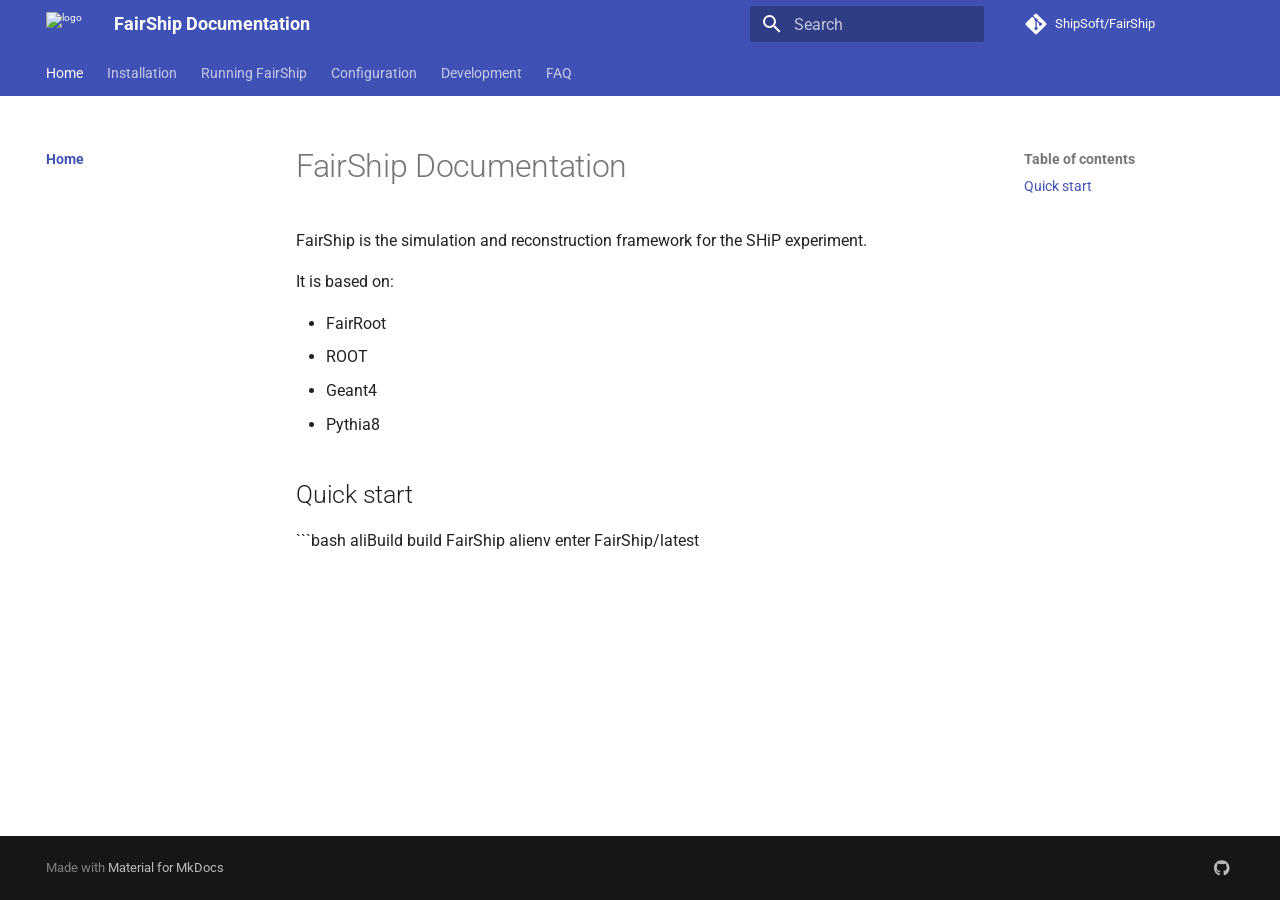
==== index.html @ b45bd94e "Deployed dbec555 with MkDocs version: 1.5.3" ====
<!doctype html>
<html lang="en" class="no-js">
  <head>
    
      <meta charset="utf-8">
      <meta name="viewport" content="width=device-width,initial-scale=1">
      
        <meta name="description" content="Official documentation for the FairShip simulation framework">
      
      
        <meta name="author" content="SHiP Collaboration">
      
      
      
      
        <link rel="next" href="installation/">
      
      
      <link rel="icon" href="https://ship.web.cern.ch/sites/default/files/favicon.ico">
      <meta name="generator" content="mkdocs-1.5.3, mkdocs-material-9.4.0">
    
    
      
        <title>FairShip Documentation</title>
      
    
    
      <link rel="stylesheet" href="assets/stylesheets/main.9f615399.min.css">
      
      


    
    
      
    
    
      
        
        
        <link rel="preconnect" href="https://fonts.gstatic.com" crossorigin>
        <link rel="stylesheet" href="https://fonts.googleapis.com/css?family=Roboto:300,300i,400,400i,700,700i%7CRoboto+Mono:400,400i,700,700i&display=fallback">
        <style>:root{--md-text-font:"Roboto";--md-code-font:"Roboto Mono"}</style>
      
    
    
    <script>__md_scope=new URL(".",location),__md_hash=e=>[...e].reduce((e,_)=>(e<<5)-e+_.charCodeAt(0),0),__md_get=(e,_=localStorage,t=__md_scope)=>JSON.parse(_.getItem(t.pathname+"."+e)),__md_set=(e,_,t=localStorage,a=__md_scope)=>{try{t.setItem(a.pathname+"."+e,JSON.stringify(_))}catch(e){}}</script>
    
      

    
    
    
  </head>
  
  
    <body dir="ltr">
  
    
    
      <script>var palette=__md_get("__palette");if(palette&&"object"==typeof palette.color)for(var key of Object.keys(palette.color))document.body.setAttribute("data-md-color-"+key,palette.color[key])</script>
    
    <input class="md-toggle" data-md-toggle="drawer" type="checkbox" id="__drawer" autocomplete="off">
    <input class="md-toggle" data-md-toggle="search" type="checkbox" id="__search" autocomplete="off">
    <label class="md-overlay" for="__drawer"></label>
    <div data-md-component="skip">
      
        
        <a href="#fairship-documentation" class="md-skip">
          Skip to content
        </a>
      
    </div>
    <div data-md-component="announce">
      
    </div>
    
    
      

<header class="md-header" data-md-component="header">
  <nav class="md-header__inner md-grid" aria-label="Header">
    <a href="." title="FairShip Documentation" class="md-header__button md-logo" aria-label="FairShip Documentation" data-md-component="logo">
      
  <img src="https://ship.web.cern.ch/sites/default/files/SHIP_logo.png" alt="logo">

    </a>
    <label class="md-header__button md-icon" for="__drawer">
      
      <svg xmlns="http://www.w3.org/2000/svg" viewBox="0 0 24 24"><path d="M3 6h18v2H3V6m0 5h18v2H3v-2m0 5h18v2H3v-2Z"/></svg>
    </label>
    <div class="md-header__title" data-md-component="header-title">
      <div class="md-header__ellipsis">
        <div class="md-header__topic">
          <span class="md-ellipsis">
            FairShip Documentation
          </span>
        </div>
        <div class="md-header__topic" data-md-component="header-topic">
          <span class="md-ellipsis">
            
              Home
            
          </span>
        </div>
      </div>
    </div>
    
    
    
      <label class="md-header__button md-icon" for="__search">
        
        <svg xmlns="http://www.w3.org/2000/svg" viewBox="0 0 24 24"><path d="M9.5 3A6.5 6.5 0 0 1 16 9.5c0 1.61-.59 3.09-1.56 4.23l.27.27h.79l5 5-1.5 1.5-5-5v-.79l-.27-.27A6.516 6.516 0 0 1 9.5 16 6.5 6.5 0 0 1 3 9.5 6.5 6.5 0 0 1 9.5 3m0 2C7 5 5 7 5 9.5S7 14 9.5 14 14 12 14 9.5 12 5 9.5 5Z"/></svg>
      </label>
      <div class="md-search" data-md-component="search" role="dialog">
  <label class="md-search__overlay" for="__search"></label>
  <div class="md-search__inner" role="search">
    <form class="md-search__form" name="search">
      <input type="text" class="md-search__input" name="query" aria-label="Search" placeholder="Search" autocapitalize="off" autocorrect="off" autocomplete="off" spellcheck="false" data-md-component="search-query" required>
      <label class="md-search__icon md-icon" for="__search">
        
        <svg xmlns="http://www.w3.org/2000/svg" viewBox="0 0 24 24"><path d="M9.5 3A6.5 6.5 0 0 1 16 9.5c0 1.61-.59 3.09-1.56 4.23l.27.27h.79l5 5-1.5 1.5-5-5v-.79l-.27-.27A6.516 6.516 0 0 1 9.5 16 6.5 6.5 0 0 1 3 9.5 6.5 6.5 0 0 1 9.5 3m0 2C7 5 5 7 5 9.5S7 14 9.5 14 14 12 14 9.5 12 5 9.5 5Z"/></svg>
        
        <svg xmlns="http://www.w3.org/2000/svg" viewBox="0 0 24 24"><path d="M20 11v2H8l5.5 5.5-1.42 1.42L4.16 12l7.92-7.92L13.5 5.5 8 11h12Z"/></svg>
      </label>
      <nav class="md-search__options" aria-label="Search">
        
        <button type="reset" class="md-search__icon md-icon" title="Clear" aria-label="Clear" tabindex="-1">
          
          <svg xmlns="http://www.w3.org/2000/svg" viewBox="0 0 24 24"><path d="M19 6.41 17.59 5 12 10.59 6.41 5 5 6.41 10.59 12 5 17.59 6.41 19 12 13.41 17.59 19 19 17.59 13.41 12 19 6.41Z"/></svg>
        </button>
      </nav>
      
    </form>
    <div class="md-search__output">
      <div class="md-search__scrollwrap" data-md-scrollfix>
        <div class="md-search-result" data-md-component="search-result">
          <div class="md-search-result__meta">
            Initializing search
          </div>
          <ol class="md-search-result__list" role="presentation"></ol>
        </div>
      </div>
    </div>
  </div>
</div>
    
    
      <div class="md-header__source">
        <a href="https://github.com/ShipSoft/FairShip" title="Go to repository" class="md-source" data-md-component="source">
  <div class="md-source__icon md-icon">
    
    <svg xmlns="http://www.w3.org/2000/svg" viewBox="0 0 448 512"><!--! Font Awesome Free 6.4.2 by @fontawesome - https://fontawesome.com License - https://fontawesome.com/license/free (Icons: CC BY 4.0, Fonts: SIL OFL 1.1, Code: MIT License) Copyright 2023 Fonticons, Inc.--><path d="M439.55 236.05 244 40.45a28.87 28.87 0 0 0-40.81 0l-40.66 40.63 51.52 51.52c27.06-9.14 52.68 16.77 43.39 43.68l49.66 49.66c34.23-11.8 61.18 31 35.47 56.69-26.49 26.49-70.21-2.87-56-37.34L240.22 199v121.85c25.3 12.54 22.26 41.85 9.08 55a34.34 34.34 0 0 1-48.55 0c-17.57-17.6-11.07-46.91 11.25-56v-123c-20.8-8.51-24.6-30.74-18.64-45L142.57 101 8.45 235.14a28.86 28.86 0 0 0 0 40.81l195.61 195.6a28.86 28.86 0 0 0 40.8 0l194.69-194.69a28.86 28.86 0 0 0 0-40.81z"/></svg>
  </div>
  <div class="md-source__repository">
    ShipSoft/FairShip
  </div>
</a>
      </div>
    
  </nav>
  
</header>
    
    <div class="md-container" data-md-component="container">
      
      
        
          
            
<nav class="md-tabs" aria-label="Tabs" data-md-component="tabs">
  <div class="md-grid">
    <ul class="md-tabs__list">
      
        
  
  
    
  
  
    <li class="md-tabs__item md-tabs__item--active">
      <a href="." class="md-tabs__link">
        
  
    
  
  Home

      </a>
    </li>
  

      
        
  
  
  
    <li class="md-tabs__item">
      <a href="installation/" class="md-tabs__link">
        
  
    
  
  Installation

      </a>
    </li>
  

      
        
  
  
  
    <li class="md-tabs__item">
      <a href="running/" class="md-tabs__link">
        
  
    
  
  Running FairShip

      </a>
    </li>
  

      
        
  
  
  
    <li class="md-tabs__item">
      <a href="configuration/" class="md-tabs__link">
        
  
    
  
  Configuration

      </a>
    </li>
  

      
        
  
  
  
    <li class="md-tabs__item">
      <a href="development/" class="md-tabs__link">
        
  
    
  
  Development

      </a>
    </li>
  

      
        
  
  
  
    <li class="md-tabs__item">
      <a href="faq/" class="md-tabs__link">
        
  
    
  
  FAQ

      </a>
    </li>
  

      
    </ul>
  </div>
</nav>
          
        
      
      <main class="md-main" data-md-component="main">
        <div class="md-main__inner md-grid">
          
            
              
              <div class="md-sidebar md-sidebar--primary" data-md-component="sidebar" data-md-type="navigation" >
                <div class="md-sidebar__scrollwrap">
                  <div class="md-sidebar__inner">
                    


  


<nav class="md-nav md-nav--primary md-nav--lifted" aria-label="Navigation" data-md-level="0">
  <label class="md-nav__title" for="__drawer">
    <a href="." title="FairShip Documentation" class="md-nav__button md-logo" aria-label="FairShip Documentation" data-md-component="logo">
      
  <img src="https://ship.web.cern.ch/sites/default/files/SHIP_logo.png" alt="logo">

    </a>
    FairShip Documentation
  </label>
  
    <div class="md-nav__source">
      <a href="https://github.com/ShipSoft/FairShip" title="Go to repository" class="md-source" data-md-component="source">
  <div class="md-source__icon md-icon">
    
    <svg xmlns="http://www.w3.org/2000/svg" viewBox="0 0 448 512"><!--! Font Awesome Free 6.4.2 by @fontawesome - https://fontawesome.com License - https://fontawesome.com/license/free (Icons: CC BY 4.0, Fonts: SIL OFL 1.1, Code: MIT License) Copyright 2023 Fonticons, Inc.--><path d="M439.55 236.05 244 40.45a28.87 28.87 0 0 0-40.81 0l-40.66 40.63 51.52 51.52c27.06-9.14 52.68 16.77 43.39 43.68l49.66 49.66c34.23-11.8 61.18 31 35.47 56.69-26.49 26.49-70.21-2.87-56-37.34L240.22 199v121.85c25.3 12.54 22.26 41.85 9.08 55a34.34 34.34 0 0 1-48.55 0c-17.57-17.6-11.07-46.91 11.25-56v-123c-20.8-8.51-24.6-30.74-18.64-45L142.57 101 8.45 235.14a28.86 28.86 0 0 0 0 40.81l195.61 195.6a28.86 28.86 0 0 0 40.8 0l194.69-194.69a28.86 28.86 0 0 0 0-40.81z"/></svg>
  </div>
  <div class="md-source__repository">
    ShipSoft/FairShip
  </div>
</a>
    </div>
  
  <ul class="md-nav__list" data-md-scrollfix>
    
      
      
  
  
    
  
  
    <li class="md-nav__item md-nav__item--active">
      
      <input class="md-nav__toggle md-toggle" type="checkbox" id="__toc">
      
      
        
      
      
        <label class="md-nav__link md-nav__link--active" for="__toc">
          
  
  <span class="md-ellipsis">
    Home
  </span>
  

          <span class="md-nav__icon md-icon"></span>
        </label>
      
      <a href="." class="md-nav__link md-nav__link--active">
        
  
  <span class="md-ellipsis">
    Home
  </span>
  

      </a>
      
        

<nav class="md-nav md-nav--secondary" aria-label="Table of contents">
  
  
  
    
  
  
    <label class="md-nav__title" for="__toc">
      <span class="md-nav__icon md-icon"></span>
      Table of contents
    </label>
    <ul class="md-nav__list" data-md-component="toc" data-md-scrollfix>
      
        <li class="md-nav__item">
  <a href="#quick-start" class="md-nav__link">
    Quick start
  </a>
  
</li>
      
    </ul>
  
</nav>
      
    </li>
  

    
      
      
  
  
  
    <li class="md-nav__item">
      <a href="installation/" class="md-nav__link">
        
  
  <span class="md-ellipsis">
    Installation
  </span>
  

      </a>
    </li>
  

    
      
      
  
  
  
    <li class="md-nav__item">
      <a href="running/" class="md-nav__link">
        
  
  <span class="md-ellipsis">
    Running FairShip
  </span>
  

      </a>
    </li>
  

    
      
      
  
  
  
    <li class="md-nav__item">
      <a href="configuration/" class="md-nav__link">
        
  
  <span class="md-ellipsis">
    Configuration
  </span>
  

      </a>
    </li>
  

    
      
      
  
  
  
    <li class="md-nav__item">
      <a href="development/" class="md-nav__link">
        
  
  <span class="md-ellipsis">
    Development
  </span>
  

      </a>
    </li>
  

    
      
      
  
  
  
    <li class="md-nav__item">
      <a href="faq/" class="md-nav__link">
        
  
  <span class="md-ellipsis">
    FAQ
  </span>
  

      </a>
    </li>
  

    
  </ul>
</nav>
                  </div>
                </div>
              </div>
            
            
              
              <div class="md-sidebar md-sidebar--secondary" data-md-component="sidebar" data-md-type="toc" >
                <div class="md-sidebar__scrollwrap">
                  <div class="md-sidebar__inner">
                    

<nav class="md-nav md-nav--secondary" aria-label="Table of contents">
  
  
  
    
  
  
    <label class="md-nav__title" for="__toc">
      <span class="md-nav__icon md-icon"></span>
      Table of contents
    </label>
    <ul class="md-nav__list" data-md-component="toc" data-md-scrollfix>
      
        <li class="md-nav__item">
  <a href="#quick-start" class="md-nav__link">
    Quick start
  </a>
  
</li>
      
    </ul>
  
</nav>
                  </div>
                </div>
              </div>
            
          
          
            <div class="md-content" data-md-component="content">
              <article class="md-content__inner md-typeset">
                
                  

  
  


<h1 id="fairship-documentation">FairShip Documentation<a class="headerlink" href="#fairship-documentation" title="Permanent link">&para;</a></h1>
<p>FairShip is the simulation and reconstruction framework for the SHiP experiment.</p>
<p>It is based on:</p>
<ul>
<li>FairRoot</li>
<li>ROOT</li>
<li>Geant4</li>
<li>Pythia8</li>
</ul>
<h2 id="quick-start">Quick start<a class="headerlink" href="#quick-start" title="Permanent link">&para;</a></h2>
<p>```bash
aliBuild build FairShip
alienv enter FairShip/latest</p>





                
              </article>
            </div>
          
          
        </div>
        
      </main>
      
        <footer class="md-footer">
  
  <div class="md-footer-meta md-typeset">
    <div class="md-footer-meta__inner md-grid">
      <div class="md-copyright">
  
  
    Made with
    <a href="https://squidfunk.github.io/mkdocs-material/" target="_blank" rel="noopener">
      Material for MkDocs
    </a>
  
</div>
      
        <div class="md-social">
  
    
    
    
    
      
      
    
    <a href="https://github.com/ShipSoft/FairShip" target="_blank" rel="noopener" title="github.com" class="md-social__link">
      <svg xmlns="http://www.w3.org/2000/svg" viewBox="0 0 496 512"><!--! Font Awesome Free 6.4.2 by @fontawesome - https://fontawesome.com License - https://fontawesome.com/license/free (Icons: CC BY 4.0, Fonts: SIL OFL 1.1, Code: MIT License) Copyright 2023 Fonticons, Inc.--><path d="M165.9 397.4c0 2-2.3 3.6-5.2 3.6-3.3.3-5.6-1.3-5.6-3.6 0-2 2.3-3.6 5.2-3.6 3-.3 5.6 1.3 5.6 3.6zm-31.1-4.5c-.7 2 1.3 4.3 4.3 4.9 2.6 1 5.6 0 6.2-2s-1.3-4.3-4.3-5.2c-2.6-.7-5.5.3-6.2 2.3zm44.2-1.7c-2.9.7-4.9 2.6-4.6 4.9.3 2 2.9 3.3 5.9 2.6 2.9-.7 4.9-2.6 4.6-4.6-.3-1.9-3-3.2-5.9-2.9zM244.8 8C106.1 8 0 113.3 0 252c0 110.9 69.8 205.8 169.5 239.2 12.8 2.3 17.3-5.6 17.3-12.1 0-6.2-.3-40.4-.3-61.4 0 0-70 15-84.7-29.8 0 0-11.4-29.1-27.8-36.6 0 0-22.9-15.7 1.6-15.4 0 0 24.9 2 38.6 25.8 21.9 38.6 58.6 27.5 72.9 20.9 2.3-16 8.8-27.1 16-33.7-55.9-6.2-112.3-14.3-112.3-110.5 0-27.5 7.6-41.3 23.6-58.9-2.6-6.5-11.1-33.3 2.6-67.9 20.9-6.5 69 27 69 27 20-5.6 41.5-8.5 62.8-8.5s42.8 2.9 62.8 8.5c0 0 48.1-33.6 69-27 13.7 34.7 5.2 61.4 2.6 67.9 16 17.7 25.8 31.5 25.8 58.9 0 96.5-58.9 104.2-114.8 110.5 9.2 7.9 17 22.9 17 46.4 0 33.7-.3 75.4-.3 83.6 0 6.5 4.6 14.4 17.3 12.1C428.2 457.8 496 362.9 496 252 496 113.3 383.5 8 244.8 8zM97.2 352.9c-1.3 1-1 3.3.7 5.2 1.6 1.6 3.9 2.3 5.2 1 1.3-1 1-3.3-.7-5.2-1.6-1.6-3.9-2.3-5.2-1zm-10.8-8.1c-.7 1.3.3 2.9 2.3 3.9 1.6 1 3.6.7 4.3-.7.7-1.3-.3-2.9-2.3-3.9-2-.6-3.6-.3-4.3.7zm32.4 35.6c-1.6 1.3-1 4.3 1.3 6.2 2.3 2.3 5.2 2.6 6.5 1 1.3-1.3.7-4.3-1.3-6.2-2.2-2.3-5.2-2.6-6.5-1zm-11.4-14.7c-1.6 1-1.6 3.6 0 5.9 1.6 2.3 4.3 3.3 5.6 2.3 1.6-1.3 1.6-3.9 0-6.2-1.4-2.3-4-3.3-5.6-2z"/></svg>
    </a>
  
</div>
      
    </div>
  </div>
</footer>
      
    </div>
    <div class="md-dialog" data-md-component="dialog">
      <div class="md-dialog__inner md-typeset"></div>
    </div>
    
    <script id="__config" type="application/json">{"base": ".", "features": ["navigation.tabs", "navigation.sections", "navigation.expand", "navigation.instant", "content.code.copy", "search.highlight"], "search": "assets/javascripts/workers/search.a264c092.min.js", "translations": {"clipboard.copied": "Copied to clipboard", "clipboard.copy": "Copy to clipboard", "search.result.more.one": "1 more on this page", "search.result.more.other": "# more on this page", "search.result.none": "No matching documents", "search.result.one": "1 matching document", "search.result.other": "# matching documents", "search.result.placeholder": "Type to start searching", "search.result.term.missing": "Missing", "select.version": "Select version"}}</script>
    
    
      <script src="assets/javascripts/bundle.4e0fa4ba.min.js"></script>
      
    
  </body>
</html>
---- assets/stylesheets/main.9f615399.min.css ----
@charset "UTF-8";html{-webkit-text-size-adjust:none;-moz-text-size-adjust:none;text-size-adjust:none;box-sizing:border-box}*,:after,:before{box-sizing:inherit}@media (prefers-reduced-motion){*,:after,:before{transition:none!important}}body{margin:0}a,button,input,label{-webkit-tap-highlight-color:transparent}a{color:inherit;text-decoration:none}hr{border:0;box-sizing:initial;display:block;height:.05rem;overflow:visible;padding:0}small{font-size:80%}sub,sup{line-height:1em}img{border-style:none}table{border-collapse:initial;border-spacing:0}td,th{font-weight:400;vertical-align:top}button{background:#0000;border:0;font-family:inherit;font-size:inherit;margin:0;padding:0}input{border:0;outline:none}:root{--md-primary-fg-color:#4051b5;--md-primary-fg-color--light:#5d6cc0;--md-primary-fg-color--dark:#303fa1;--md-primary-bg-color:#fff;--md-primary-bg-color--light:#ffffffb3;--md-accent-fg-color:#526cfe;--md-accent-fg-color--transparent:#526cfe1a;--md-accent-bg-color:#fff;--md-accent-bg-color--light:#ffffffb3}[data-md-color-scheme=default]{color-scheme:light}[data-md-color-scheme=default] img[src$="#gh-dark-mode-only"],[data-md-color-scheme=default] img[src$="#only-dark"]{display:none}:root,[data-md-color-scheme=default]{--md-hue:230;--md-default-fg-color:#000000de;--md-default-fg-color--light:#0000008a;--md-default-fg-color--lighter:#00000052;--md-default-fg-color--lightest:#00000012;--md-default-bg-color:#fff;--md-default-bg-color--light:#ffffffb3;--md-default-bg-color--lighter:#ffffff4d;--md-default-bg-color--lightest:#ffffff1f;--md-code-fg-color:#36464e;--md-code-bg-color:#f5f5f5;--md-code-hl-color:#4287ff;--md-code-hl-color--light:#4287ff1a;--md-code-hl-number-color:#d52a2a;--md-code-hl-special-color:#db1457;--md-code-hl-function-color:#a846b9;--md-code-hl-constant-color:#6e59d9;--md-code-hl-keyword-color:#3f6ec6;--md-code-hl-string-color:#1c7d4d;--md-code-hl-name-color:var(--md-code-fg-color);--md-code-hl-operator-color:var(--md-default-fg-color--light);--md-code-hl-punctuation-color:var(--md-default-fg-color--light);--md-code-hl-comment-color:var(--md-default-fg-color--light);--md-code-hl-generic-color:var(--md-default-fg-color--light);--md-code-hl-variable-color:var(--md-default-fg-color--light);--md-typeset-color:var(--md-default-fg-color);--md-typeset-a-color:var(--md-primary-fg-color);--md-typeset-del-color:#f5503d26;--md-typeset-ins-color:#0bd57026;--md-typeset-kbd-color:#fafafa;--md-typeset-kbd-accent-color:#fff;--md-typeset-kbd-border-color:#b8b8b8;--md-typeset-mark-color:#ffff0080;--md-typeset-strong-color:var(--md-default-fg-color);--md-typeset-table-color:#0000001f;--md-typeset-table-color--light:rgba(0,0,0,.035);--md-admonition-fg-color:var(--md-default-fg-color);--md-admonition-bg-color:var(--md-default-bg-color);--md-warning-fg-color:#000000de;--md-warning-bg-color:#ff9;--md-footer-fg-color:#fff;--md-footer-fg-color--light:#ffffffb3;--md-footer-fg-color--lighter:#ffffff73;--md-footer-bg-color:#000000de;--md-footer-bg-color--dark:#00000052;--md-shadow-z1:0 0.2rem 0.5rem #0000000d,0 0 0.05rem #0000001a;--md-shadow-z2:0 0.2rem 0.5rem #0000001a,0 0 0.05rem #00000040;--md-shadow-z3:0 0.2rem 0.5rem #0003,0 0 0.05rem #00000059}.md-icon svg{fill:currentcolor;display:block;height:1.2rem;width:1.2rem}body{-webkit-font-smoothing:antialiased;-moz-osx-font-smoothing:grayscale;--md-text-font-family:var(--md-text-font,_),-apple-system,BlinkMacSystemFont,Helvetica,Arial,sans-serif;--md-code-font-family:var(--md-code-font,_),SFMono-Regular,Consolas,Menlo,monospace}aside,body,input{font-feature-settings:"kern","liga";color:var(--md-typeset-color);font-family:var(--md-text-font-family)}code,kbd,pre{font-feature-settings:"kern";font-family:var(--md-code-font-family)}:root{--md-typeset-table-sort-icon:url('data:image/svg+xml;charset=utf-8,<svg xmlns="http://www.w3.org/2000/svg" viewBox="0 0 24 24"><path d="m18 21-4-4h3V7h-3l4-4 4 4h-3v10h3M2 19v-2h10v2M2 13v-2h7v2M2 7V5h4v2H2Z"/></svg>');--md-typeset-table-sort-icon--asc:url('data:image/svg+xml;charset=utf-8,<svg xmlns="http://www.w3.org/2000/svg" viewBox="0 0 24 24"><path d="M19 17h3l-4 4-4-4h3V3h2M2 17h10v2H2M6 5v2H2V5m0 6h7v2H2v-2Z"/></svg>');--md-typeset-table-sort-icon--desc:url('data:image/svg+xml;charset=utf-8,<svg xmlns="http://www.w3.org/2000/svg" viewBox="0 0 24 24"><path d="M19 7h3l-4-4-4 4h3v14h2M2 17h10v2H2M6 5v2H2V5m0 6h7v2H2v-2Z"/></svg>')}.md-typeset{-webkit-print-color-adjust:exact;color-adjust:exact;font-size:.8rem;line-height:1.6}@media print{.md-typeset{font-size:.68rem}}.md-typeset blockquote,.md-typeset dl,.md-typeset figure,.md-typeset ol,.md-typeset pre,.md-typeset ul{margin-bottom:1em;margin-top:1em}.md-typeset h1{color:var(--md-default-fg-color--light);font-size:2em;line-height:1.3;margin:0 0 1.25em}.md-typeset h1,.md-typeset h2{font-weight:300;letter-spacing:-.01em}.md-typeset h2{font-size:1.5625em;line-height:1.4;margin:1.6em 0 .64em}.md-typeset h3{font-size:1.25em;font-weight:400;letter-spacing:-.01em;line-height:1.5;margin:1.6em 0 .8em}.md-typeset h2+h3{margin-top:.8em}.md-typeset h4{font-weight:700;letter-spacing:-.01em;margin:1em 0}.md-typeset h5,.md-typeset h6{color:var(--md-default-fg-color--light);font-size:.8em;font-weight:700;letter-spacing:-.01em;margin:1.25em 0}.md-typeset h5{text-transform:uppercase}.md-typeset hr{border-bottom:.05rem solid var(--md-default-fg-color--lightest);display:flow-root;margin:1.5em 0}.md-typeset a{color:var(--md-typeset-a-color);word-break:break-word}.md-typeset a,.md-typeset a:before{transition:color 125ms}.md-typeset a:focus,.md-typeset a:hover{color:var(--md-accent-fg-color)}.md-typeset a:focus code,.md-typeset a:hover code{background-color:var(--md-accent-fg-color--transparent)}.md-typeset a code{color:currentcolor;transition:background-color 125ms}.md-typeset a strong{color:currentcolor}.md-typeset a.focus-visible{outline-color:var(--md-accent-fg-color);outline-offset:.2rem}.md-typeset code,.md-typeset kbd,.md-typeset pre{color:var(--md-code-fg-color);direction:ltr;font-variant-ligatures:none}@media print{.md-typeset code,.md-typeset kbd,.md-typeset pre{white-space:pre-wrap}}.md-typeset code{background-color:var(--md-code-bg-color);border-radius:.1rem;-webkit-box-decoration-break:clone;box-decoration-break:clone;font-size:.85em;padding:0 .2941176471em;word-break:break-word}.md-typeset code:not(.focus-visible){-webkit-tap-highlight-color:transparent;outline:none}.md-typeset pre{display:flow-root;line-height:1.4;position:relative}.md-typeset pre>code{-webkit-box-decoration-break:slice;box-decoration-break:slice;box-shadow:none;display:block;margin:0;outline-color:var(--md-accent-fg-color);overflow:auto;padding:.7720588235em 1.1764705882em;scrollbar-color:var(--md-default-fg-color--lighter) #0000;scrollbar-width:thin;touch-action:auto;word-break:normal}.md-typeset pre>code:hover{scrollbar-color:var(--md-accent-fg-color) #0000}.md-typeset pre>code::-webkit-scrollbar{height:.2rem;width:.2rem}.md-typeset pre>code::-webkit-scrollbar-thumb{background-color:var(--md-default-fg-color--lighter)}.md-typeset pre>code::-webkit-scrollbar-thumb:hover{background-color:var(--md-accent-fg-color)}.md-typeset kbd{background-color:var(--md-typeset-kbd-color);border-radius:.1rem;box-shadow:0 .1rem 0 .05rem var(--md-typeset-kbd-border-color),0 .1rem 0 var(--md-typeset-kbd-border-color),0 -.1rem .2rem var(--md-typeset-kbd-accent-color) inset;color:var(--md-default-fg-color);display:inline-block;font-size:.75em;padding:0 .6666666667em;vertical-align:text-top;word-break:break-word}.md-typeset mark{background-color:var(--md-typeset-mark-color);-webkit-box-decoration-break:clone;box-decoration-break:clone;color:inherit;word-break:break-word}.md-typeset abbr{border-bottom:.05rem dotted var(--md-default-fg-color--light);cursor:help;text-decoration:none}@media (hover:none){.md-typeset abbr[title]:focus:after,.md-typeset abbr[title]:hover:after{background-color:var(--md-default-fg-color);border-radius:.1rem;box-shadow:var(--md-shadow-z3);color:var(--md-default-bg-color);content:attr(title);font-size:.7rem;left:.8rem;margin-top:2em;padding:.2rem .3rem;position:absolute;right:.8rem}}.md-typeset small{opacity:.75}[dir=ltr] .md-typeset sub,[dir=ltr] .md-typeset sup{margin-left:.078125em}[dir=rtl] .md-typeset sub,[dir=rtl] .md-typeset sup{margin-right:.078125em}.md-typeset strong{color:var(--md-typeset-strong-color)}[dir=ltr] .md-typeset blockquote{padding-left:.6rem}[dir=rtl] .md-typeset blockquote{padding-right:.6rem}[dir=ltr] .md-typeset blockquote{border-left:.2rem solid var(--md-default-fg-color--lighter)}[dir=rtl] .md-typeset blockquote{border-right:.2rem solid var(--md-default-fg-color--lighter)}.md-typeset blockquote{color:var(--md-default-fg-color--light);margin-left:0;margin-right:0}.md-typeset ul{list-style-type:disc}[dir=ltr] .md-typeset ol,[dir=ltr] .md-typeset ul{margin-left:.625em}[dir=rtl] .md-typeset ol,[dir=rtl] .md-typeset ul{margin-right:.625em}.md-typeset ol,.md-typeset ul{padding:0}.md-typeset ol:not([hidden]),.md-typeset ul:not([hidden]){display:flow-root}.md-typeset ol ol,.md-typeset ul ol{list-style-type:lower-alpha}.md-typeset ol ol ol,.md-typeset ul ol ol{list-style-type:lower-roman}[dir=ltr] .md-typeset ol li,[dir=ltr] .md-typeset ul li{margin-left:1.25em}[dir=rtl] .md-typeset ol li,[dir=rtl] .md-typeset ul li{margin-right:1.25em}.md-typeset ol li,.md-typeset ul li{margin-bottom:.5em}.md-typeset ol li blockquote,.md-typeset ol li p,.md-typeset ul li blockquote,.md-typeset ul li p{margin:.5em 0}.md-typeset ol li:last-child,.md-typeset ul li:last-child{margin-bottom:0}[dir=ltr] .md-typeset ol li ol,[dir=ltr] .md-typeset ol li ul,[dir=ltr] .md-typeset ul li ol,[dir=ltr] .md-typeset ul li ul{margin-left:.625em}[dir=rtl] .md-typeset ol li ol,[dir=rtl] .md-typeset ol li ul,[dir=rtl] .md-typeset ul li ol,[dir=rtl] .md-typeset ul li ul{margin-right:.625em}.md-typeset ol li ol,.md-typeset ol li ul,.md-typeset ul li ol,.md-typeset ul li ul{margin-bottom:.5em;margin-top:.5em}[dir=ltr] .md-typeset dd{margin-left:1.875em}[dir=rtl] .md-typeset dd{margin-right:1.875em}.md-typeset dd{margin-bottom:1.5em;margin-top:1em}.md-typeset img,.md-typeset svg,.md-typeset video{height:auto;max-width:100%}.md-typeset img[align=left]{margin:1em 1em 1em 0}.md-typeset img[align=right]{margin:1em 0 1em 1em}.md-typeset img[align]:only-child{margin-top:0}.md-typeset figure{display:flow-root;margin:1em auto;max-width:100%;text-align:center;width:-webkit-fit-content;width:-moz-fit-content;width:fit-content}.md-typeset figure img{display:block}.md-typeset figcaption{font-style:italic;margin:1em auto;max-width:24rem}.md-typeset iframe{max-width:100%}.md-typeset table:not([class]){background-color:var(--md-default-bg-color);border:.05rem solid var(--md-typeset-table-color);border-radius:.1rem;display:inline-block;font-size:.64rem;max-width:100%;overflow:auto;touch-action:auto}@media print{.md-typeset table:not([class]){display:table}}.md-typeset table:not([class])+*{margin-top:1.5em}.md-typeset table:not([class]) td>:first-child,.md-typeset table:not([class]) th>:first-child{margin-top:0}.md-typeset table:not([class]) td>:last-child,.md-typeset table:not([class]) th>:last-child{margin-bottom:0}.md-typeset table:not([class]) td:not([align]),.md-typeset table:not([class]) th:not([align]){text-align:left}[dir=rtl] .md-typeset table:not([class]) td:not([align]),[dir=rtl] .md-typeset table:not([class]) th:not([align]){text-align:right}.md-typeset table:not([class]) th{font-weight:700;min-width:5rem;padding:.9375em 1.25em;vertical-align:top}.md-typeset table:not([class]) td{border-top:.05rem solid var(--md-typeset-table-color);padding:.9375em 1.25em;vertical-align:top}.md-typeset table:not([class]) tbody tr{transition:background-color 125ms}.md-typeset table:not([class]) tbody tr:hover{background-color:var(--md-typeset-table-color--light);box-shadow:0 .05rem 0 var(--md-default-bg-color) inset}.md-typeset table:not([class]) a{word-break:normal}.md-typeset table th[role=columnheader]{cursor:pointer}[dir=ltr] .md-typeset table th[role=columnheader]:after{margin-left:.5em}[dir=rtl] .md-typeset table th[role=columnheader]:after{margin-right:.5em}.md-typeset table th[role=columnheader]:after{content:"";display:inline-block;height:1.2em;-webkit-mask-image:var(--md-typeset-table-sort-icon);mask-image:var(--md-typeset-table-sort-icon);-webkit-mask-repeat:no-repeat;mask-repeat:no-repeat;-webkit-mask-size:contain;mask-size:contain;transition:background-color 125ms;vertical-align:text-bottom;width:1.2em}.md-typeset table th[role=columnheader]:hover:after{background-color:var(--md-default-fg-color--lighter)}.md-typeset table th[role=columnheader][aria-sort=ascending]:after{background-color:var(--md-default-fg-color--light);-webkit-mask-image:var(--md-typeset-table-sort-icon--asc);mask-image:var(--md-typeset-table-sort-icon--asc)}.md-typeset table th[role=columnheader][aria-sort=descending]:after{background-color:var(--md-default-fg-color--light);-webkit-mask-image:var(--md-typeset-table-sort-icon--desc);mask-image:var(--md-typeset-table-sort-icon--desc)}.md-typeset__scrollwrap{margin:1em -.8rem;overflow-x:auto;touch-action:auto}.md-typeset__table{display:inline-block;margin-bottom:.5em;padding:0 .8rem}@media print{.md-typeset__table{display:block}}html .md-typeset__table table{display:table;margin:0;overflow:hidden;width:100%}@media screen and (max-width:44.9375em){.md-content__inner>pre{margin:1em -.8rem}.md-content__inner>pre code{border-radius:0}}.md-typeset .md-author{display:block;flex-shrink:0;height:1.6rem;overflow:hidden;position:relative;transition:color 125ms,transform 125ms;width:1.6rem}.md-typeset .md-author img{border-radius:100%;display:block}.md-typeset .md-author--more{background:var(--md-default-fg-color--lightest);color:var(--md-default-fg-color--lighter);font-size:.6rem;font-weight:700;line-height:1.6rem;text-align:center}.md-typeset .md-author--long{height:2.4rem;width:2.4rem}.md-typeset a.md-author{transform:scale(1)}.md-typeset a.md-author img{filter:grayscale(100%) opacity(75%);transition:filter 125ms}.md-typeset a.md-author:focus,.md-typeset a.md-author:hover{transform:scale(1.1);z-index:1}.md-typeset a.md-author:focus img,.md-typeset a.md-author:hover img{filter:grayscale(0)}.md-banner{background-color:var(--md-footer-bg-color);color:var(--md-footer-fg-color);overflow:auto}@media print{.md-banner{display:none}}.md-banner--warning{background-color:var(--md-warning-bg-color);color:var(--md-warning-fg-color)}.md-banner__inner{font-size:.7rem;margin:.6rem auto;padding:0 .8rem}[dir=ltr] .md-banner__button{float:right}[dir=rtl] .md-banner__button{float:left}.md-banner__button{color:inherit;cursor:pointer;transition:opacity .25s}.no-js .md-banner__button{display:none}.md-banner__button:hover{opacity:.7}html{font-size:125%;height:100%;overflow-x:hidden}@media screen and (min-width:100em){html{font-size:137.5%}}@media screen and (min-width:125em){html{font-size:150%}}body{background-color:var(--md-default-bg-color);display:flex;flex-direction:column;font-size:.5rem;min-height:100%;position:relative;width:100%}@media print{body{display:block}}@media screen and (max-width:59.9375em){body[data-md-scrolllock]{position:fixed}}.md-grid{margin-left:auto;margin-right:auto;max-width:61rem}.md-container{display:flex;flex-direction:column;flex-grow:1}@media print{.md-container{display:block}}.md-main{flex-grow:1}.md-main__inner{display:flex;height:100%;margin-top:1.5rem}.md-ellipsis{overflow:hidden;text-overflow:ellipsis}.md-toggle{display:none}.md-option{height:0;opacity:0;position:absolute;width:0}.md-option:checked+label:not([hidden]){display:block}.md-option.focus-visible+label{outline-color:var(--md-accent-fg-color);outline-style:auto}.md-skip{background-color:var(--md-default-fg-color);border-radius:.1rem;color:var(--md-default-bg-color);font-size:.64rem;margin:.5rem;opacity:0;outline-color:var(--md-accent-fg-color);padding:.3rem .5rem;position:fixed;transform:translateY(.4rem);z-index:-1}.md-skip:focus{opacity:1;transform:translateY(0);transition:transform .25s cubic-bezier(.4,0,.2,1),opacity 175ms 75ms;z-index:10}@page{margin:25mm}:root{--md-clipboard-icon:url('data:image/svg+xml;charset=utf-8,<svg xmlns="http://www.w3.org/2000/svg" viewBox="0 0 24 24"><path d="M19 21H8V7h11m0-2H8a2 2 0 0 0-2 2v14a2 2 0 0 0 2 2h11a2 2 0 0 0 2-2V7a2 2 0 0 0-2-2m-3-4H4a2 2 0 0 0-2 2v14h2V3h12V1Z"/></svg>')}.md-clipboard{border-radius:.1rem;color:var(--md-default-fg-color--lightest);cursor:pointer;height:1.5em;outline-color:var(--md-accent-fg-color);outline-offset:.1rem;position:absolute;right:.5em;top:.5em;transition:color .25s;width:1.5em;z-index:1}@media print{.md-clipboard{display:none}}.md-clipboard:not(.focus-visible){-webkit-tap-highlight-color:transparent;outline:none}:hover>.md-clipboard{color:var(--md-default-fg-color--light)}.md-clipboard:focus,.md-clipboard:hover{color:var(--md-accent-fg-color)}.md-clipboard:after{background-color:currentcolor;content:"";display:block;height:1.125em;margin:0 auto;-webkit-mask-image:var(--md-clipboard-icon);mask-image:var(--md-clipboard-icon);-webkit-mask-position:center;mask-position:center;-webkit-mask-repeat:no-repeat;mask-repeat:no-repeat;-webkit-mask-size:contain;mask-size:contain;width:1.125em}.md-clipboard--inline{cursor:pointer}.md-clipboard--inline code{transition:color .25s,background-color .25s}.md-clipboard--inline:focus code,.md-clipboard--inline:hover code{background-color:var(--md-accent-fg-color--transparent);color:var(--md-accent-fg-color)}@keyframes consent{0%{opacity:0;transform:translateY(100%)}to{opacity:1;transform:translateY(0)}}@keyframes overlay{0%{opacity:0}to{opacity:1}}.md-consent__overlay{animation:overlay .25s both;-webkit-backdrop-filter:blur(.1rem);backdrop-filter:blur(.1rem);background-color:#0000008a;height:100%;opacity:1;position:fixed;top:0;width:100%;z-index:5}.md-consent__inner{animation:consent .5s cubic-bezier(.1,.7,.1,1) both;background-color:var(--md-default-bg-color);border:0;border-radius:.1rem;bottom:0;box-shadow:0 0 .2rem #0000001a,0 .2rem .4rem #0003;max-height:100%;overflow:auto;padding:0;position:fixed;width:100%;z-index:5}.md-consent__form{padding:.8rem}.md-consent__settings{display:none;margin:1em 0}input:checked+.md-consent__settings{display:block}.md-consent__controls{margin-bottom:.8rem}.md-typeset .md-consent__controls .md-button{display:inline}@media screen and (max-width:44.9375em){.md-typeset .md-consent__controls .md-button{display:block;margin-top:.4rem;text-align:center;width:100%}}.md-consent label{cursor:pointer}.md-content{flex-grow:1;min-width:0}.md-content__inner{margin:0 .8rem 1.2rem;padding-top:.6rem}@media screen and (min-width:76.25em){[dir=ltr] .md-sidebar--primary:not([hidden])~.md-content>.md-content__inner{margin-left:1.2rem}[dir=ltr] .md-sidebar--secondary:not([hidden])~.md-content>.md-content__inner,[dir=rtl] .md-sidebar--primary:not([hidden])~.md-content>.md-content__inner{margin-right:1.2rem}[dir=rtl] .md-sidebar--secondary:not([hidden])~.md-content>.md-content__inner{margin-left:1.2rem}}.md-content__inner:before{content:"";display:block;height:.4rem}.md-content__inner>:last-child{margin-bottom:0}[dir=ltr] .md-content__button{float:right}[dir=rtl] .md-content__button{float:left}[dir=ltr] .md-content__button{margin-left:.4rem}[dir=rtl] .md-content__button{margin-right:.4rem}.md-content__button{margin:.4rem 0;padding:0}@media print{.md-content__button{display:none}}.md-typeset .md-content__button{color:var(--md-default-fg-color--lighter)}.md-content__button svg{display:inline;vertical-align:top}[dir=rtl] .md-content__button svg{transform:scaleX(-1)}[dir=ltr] .md-dialog{right:.8rem}[dir=rtl] .md-dialog{left:.8rem}.md-dialog{background-color:var(--md-default-fg-color);border-radius:.1rem;bottom:.8rem;box-shadow:var(--md-shadow-z3);min-width:11.1rem;opacity:0;padding:.4rem .6rem;pointer-events:none;position:fixed;transform:translateY(100%);transition:transform 0ms .4s,opacity .4s;z-index:4}@media print{.md-dialog{display:none}}.md-dialog--active{opacity:1;pointer-events:auto;transform:translateY(0);transition:transform .4s cubic-bezier(.075,.85,.175,1),opacity .4s}.md-dialog__inner{color:var(--md-default-bg-color);font-size:.7rem}.md-feedback{margin:2em 0 1em;text-align:center}.md-feedback fieldset{border:none;margin:0;padding:0}.md-feedback__title{font-weight:700;margin:1em auto}.md-feedback__inner{position:relative}.md-feedback__list{align-content:baseline;display:flex;flex-wrap:wrap;justify-content:center;position:relative}.md-feedback__list:hover .md-icon:not(:disabled){color:var(--md-default-fg-color--lighter)}:disabled .md-feedback__list{min-height:1.8rem}.md-feedback__icon{color:var(--md-default-fg-color--light);cursor:pointer;flex-shrink:0;margin:0 .1rem;transition:color 125ms}.md-feedback__icon:not(:disabled).md-icon:hover{color:var(--md-accent-fg-color)}.md-feedback__icon:disabled{color:var(--md-default-fg-color--lightest);pointer-events:none}.md-feedback__note{opacity:0;position:relative;transform:translateY(.4rem);transition:transform .4s cubic-bezier(.1,.7,.1,1),opacity .15s}.md-feedback__note>*{margin:0 auto;max-width:16rem}:disabled .md-feedback__note{opacity:1;transform:translateY(0)}.md-footer{background-color:var(--md-footer-bg-color);color:var(--md-footer-fg-color)}@media print{.md-footer{display:none}}.md-footer__inner{justify-content:space-between;overflow:auto;padding:.2rem}.md-footer__inner:not([hidden]){display:flex}.md-footer__link{align-items:end;display:flex;flex-grow:0.01;margin-bottom:.4rem;margin-top:1rem;max-width:100%;outline-color:var(--md-accent-fg-color);overflow:hidden;transition:opacity .25s}.md-footer__link:focus,.md-footer__link:hover{opacity:.7}[dir=rtl] .md-footer__link svg{transform:scaleX(-1)}@media screen and (max-width:44.9375em){.md-footer__link--prev{flex-shrink:0}.md-footer__link--prev .md-footer__title{display:none}}[dir=ltr] .md-footer__link--next{margin-left:auto}[dir=rtl] .md-footer__link--next{margin-right:auto}.md-footer__link--next{text-align:right}[dir=rtl] .md-footer__link--next{text-align:left}.md-footer__title{flex-grow:1;font-size:.9rem;margin-bottom:.7rem;max-width:calc(100% - 2.4rem);padding:0 1rem;white-space:nowrap}.md-footer__button{margin:.2rem;padding:.4rem}.md-footer__direction{font-size:.64rem;opacity:.7}.md-footer-meta{background-color:var(--md-footer-bg-color--dark)}.md-footer-meta__inner{display:flex;flex-wrap:wrap;justify-content:space-between;padding:.2rem}html .md-footer-meta.md-typeset a{color:var(--md-footer-fg-color--light)}html .md-footer-meta.md-typeset a:focus,html .md-footer-meta.md-typeset a:hover{color:var(--md-footer-fg-color)}.md-copyright{color:var(--md-footer-fg-color--lighter);font-size:.64rem;margin:auto .6rem;padding:.4rem 0;width:100%}@media screen and (min-width:45em){.md-copyright{width:auto}}.md-copyright__highlight{color:var(--md-footer-fg-color--light)}.md-social{display:inline-flex;gap:.2rem;margin:0 .4rem;padding:.2rem 0 .6rem}@media screen and (min-width:45em){.md-social{padding:.6rem 0}}.md-social__link{display:inline-block;height:1.6rem;text-align:center;width:1.6rem}.md-social__link:before{line-height:1.9}.md-social__link svg{fill:currentcolor;max-height:.8rem;vertical-align:-25%}.md-typeset .md-button{border:.1rem solid;border-radius:.1rem;color:var(--md-primary-fg-color);cursor:pointer;display:inline-block;font-weight:700;padding:.625em 2em;transition:color 125ms,background-color 125ms,border-color 125ms}.md-typeset .md-button--primary{background-color:var(--md-primary-fg-color);border-color:var(--md-primary-fg-color);color:var(--md-primary-bg-color)}.md-typeset .md-button:focus,.md-typeset .md-button:hover{background-color:var(--md-accent-fg-color);border-color:var(--md-accent-fg-color);color:var(--md-accent-bg-color)}[dir=ltr] .md-typeset .md-input{border-top-left-radius:.1rem}[dir=ltr] .md-typeset .md-input,[dir=rtl] .md-typeset .md-input{border-top-right-radius:.1rem}[dir=rtl] .md-typeset .md-input{border-top-left-radius:.1rem}.md-typeset .md-input{border-bottom:.1rem solid var(--md-default-fg-color--lighter);box-shadow:var(--md-shadow-z1);font-size:.8rem;height:1.8rem;padding:0 .6rem;transition:border .25s,box-shadow .25s}.md-typeset .md-input:focus,.md-typeset .md-input:hover{border-bottom-color:var(--md-accent-fg-color);box-shadow:var(--md-shadow-z2)}.md-typeset .md-input--stretch{width:100%}.md-header{background-color:var(--md-primary-fg-color);box-shadow:0 0 .2rem #0000,0 .2rem .4rem #0000;color:var(--md-primary-bg-color);display:block;left:0;position:sticky;right:0;top:0;z-index:4}@media print{.md-header{display:none}}.md-header[hidden]{transform:translateY(-100%);transition:transform .25s cubic-bezier(.8,0,.6,1),box-shadow .25s}.md-header--shadow{box-shadow:0 0 .2rem #0000001a,0 .2rem .4rem #0003;transition:transform .25s cubic-bezier(.1,.7,.1,1),box-shadow .25s}.md-header__inner{align-items:center;display:flex;padding:0 .2rem}.md-header__button{color:currentcolor;cursor:pointer;margin:.2rem;outline-color:var(--md-accent-fg-color);padding:.4rem;position:relative;transition:opacity .25s;vertical-align:middle;z-index:1}.md-header__button:hover{opacity:.7}.md-header__button:not([hidden]){display:inline-block}.md-header__button:not(.focus-visible){-webkit-tap-highlight-color:transparent;outline:none}.md-header__button.md-logo{margin:.2rem;padding:.4rem}@media screen and (max-width:76.1875em){.md-header__button.md-logo{display:none}}.md-header__button.md-logo img,.md-header__button.md-logo svg{fill:currentcolor;display:block;height:1.2rem;width:auto}@media screen and (min-width:60em){.md-header__button[for=__search]{display:none}}.no-js .md-header__button[for=__search]{display:none}[dir=rtl] .md-header__button[for=__search] svg{transform:scaleX(-1)}@media screen and (min-width:76.25em){.md-header__button[for=__drawer]{display:none}}.md-header__topic{display:flex;max-width:100%;position:absolute;transition:transform .4s cubic-bezier(.1,.7,.1,1),opacity .15s;white-space:nowrap}.md-header__topic+.md-header__topic{opacity:0;pointer-events:none;transform:translateX(1.25rem);transition:transform .4s cubic-bezier(1,.7,.1,.1),opacity .15s;z-index:-1}[dir=rtl] .md-header__topic+.md-header__topic{transform:translateX(-1.25rem)}.md-header__topic:first-child{font-weight:700}[dir=ltr] .md-header__title{margin-left:1rem}[dir=rtl] .md-header__title{margin-right:1rem}[dir=ltr] .md-header__title{margin-right:.4rem}[dir=rtl] .md-header__title{margin-left:.4rem}.md-header__title{flex-grow:1;font-size:.9rem;height:2.4rem;line-height:2.4rem}.md-header__title--active .md-header__topic{opacity:0;pointer-events:none;transform:translateX(-1.25rem);transition:transform .4s cubic-bezier(1,.7,.1,.1),opacity .15s;z-index:-1}[dir=rtl] .md-header__title--active .md-header__topic{transform:translateX(1.25rem)}.md-header__title--active .md-header__topic+.md-header__topic{opacity:1;pointer-events:auto;transform:translateX(0);transition:transform .4s cubic-bezier(.1,.7,.1,1),opacity .15s;z-index:0}.md-header__title>.md-header__ellipsis{height:100%;position:relative;width:100%}.md-header__option{display:flex;flex-shrink:0;max-width:100%;transition:max-width 0ms .25s,opacity .25s .25s;white-space:nowrap}[data-md-toggle=search]:checked~.md-header .md-header__option{max-width:0;opacity:0;transition:max-width 0ms,opacity 0ms}.md-header__option>input{bottom:0}.md-header__source{display:none}@media screen and (min-width:60em){[dir=ltr] .md-header__source{margin-left:1rem}[dir=rtl] .md-header__source{margin-right:1rem}.md-header__source{display:block;max-width:11.7rem;width:11.7rem}}@media screen and (min-width:76.25em){[dir=ltr] .md-header__source{margin-left:1.4rem}[dir=rtl] .md-header__source{margin-right:1.4rem}}.md-meta{color:var(--md-default-fg-color--light);font-size:.7rem;line-height:1.3}.md-meta__list{display:inline-flex;flex-wrap:wrap;list-style:none;margin:0;padding:0}.md-meta__item:not(:last-child):after{content:"·";margin-left:.2rem;margin-right:.2rem}.md-meta__link{color:var(--md-typeset-a-color)}.md-meta__link:focus,.md-meta__link:hover{color:var(--md-accent-fg-color)}.md-draft{background-color:#ff1744;border-radius:.125em;color:#fff;display:inline-block;font-weight:700;padding-left:.5714285714em;padding-right:.5714285714em}:root{--md-nav-icon--prev:url('data:image/svg+xml;charset=utf-8,<svg xmlns="http://www.w3.org/2000/svg" viewBox="0 0 24 24"><path d="M20 11v2H8l5.5 5.5-1.42 1.42L4.16 12l7.92-7.92L13.5 5.5 8 11h12Z"/></svg>');--md-nav-icon--next:url('data:image/svg+xml;charset=utf-8,<svg xmlns="http://www.w3.org/2000/svg" viewBox="0 0 24 24"><path d="M8.59 16.58 13.17 12 8.59 7.41 10 6l6 6-6 6-1.41-1.42Z"/></svg>');--md-toc-icon:url('data:image/svg+xml;charset=utf-8,<svg xmlns="http://www.w3.org/2000/svg" viewBox="0 0 24 24"><path d="M3 9h14V7H3v2m0 4h14v-2H3v2m0 4h14v-2H3v2m16 0h2v-2h-2v2m0-10v2h2V7h-2m0 6h2v-2h-2v2Z"/></svg>')}.md-nav{font-size:.7rem;line-height:1.3}.md-nav__title{color:var(--md-default-fg-color--light);display:block;font-weight:700;overflow:hidden;padding:0 .6rem;text-overflow:ellipsis}.md-nav__title .md-nav__button{display:none}.md-nav__title .md-nav__button img{height:100%;width:auto}.md-nav__title .md-nav__button.md-logo img,.md-nav__title .md-nav__button.md-logo svg{fill:currentcolor;display:block;height:2.4rem;max-width:100%;object-fit:contain;width:auto}.md-nav__list{list-style:none;margin:0;padding:0}.md-nav__item{padding:0 .6rem}[dir=ltr] .md-nav__item .md-nav__item{padding-right:0}[dir=rtl] .md-nav__item .md-nav__item{padding-left:0}.md-nav__link{align-items:flex-start;display:flex;margin-top:.625em;scroll-snap-align:start;transition:color 125ms}.md-nav__link--passed{color:var(--md-default-fg-color--light)}.md-nav__item .md-nav__link--active,.md-nav__item .md-nav__link--active code{color:var(--md-typeset-a-color)}.md-nav__link .md-ellipsis{position:relative}.md-nav__link .md-icon:last-child{margin-left:auto}.md-nav__link svg{fill:currentcolor;flex-shrink:0;height:1.3em}[dir=ltr] .md-nav__link svg+*{margin-left:.4rem}[dir=rtl] .md-nav__link svg+*{margin-right:.4rem}.md-nav__link:not(.md-nav__container):focus,.md-nav__link:not(.md-nav__container):hover{color:var(--md-accent-fg-color);cursor:pointer}.md-nav__link.focus-visible{outline-color:var(--md-accent-fg-color);outline-offset:.2rem}.md-nav--primary .md-nav__link[for=__toc]{display:none}.md-nav--primary .md-nav__link[for=__toc] .md-icon:after{background-color:currentcolor;display:block;height:100%;-webkit-mask-image:var(--md-toc-icon);mask-image:var(--md-toc-icon);width:100%}.md-nav--primary .md-nav__link[for=__toc]~.md-nav{display:none}.md-nav__container>.md-nav__link{color:var(--md-typeset-strong-color);margin-top:0}.md-nav__container>.md-nav__link:first-child{flex-grow:1}.md-nav__icon{flex-shrink:0}.md-nav__source{display:none}@media screen and (max-width:76.1875em){.md-nav--primary,.md-nav--primary .md-nav{background-color:var(--md-default-bg-color);display:flex;flex-direction:column;height:100%;left:0;position:absolute;right:0;top:0;z-index:1}.md-nav--primary .md-nav__item,.md-nav--primary .md-nav__title{font-size:.8rem;line-height:1.5}.md-nav--primary .md-nav__title{background-color:var(--md-default-fg-color--lightest);color:var(--md-default-fg-color--light);cursor:pointer;height:5.6rem;line-height:2.4rem;padding:3rem .8rem .2rem;position:relative;white-space:nowrap}[dir=ltr] .md-nav--primary .md-nav__title .md-nav__icon{left:.4rem}[dir=rtl] .md-nav--primary .md-nav__title .md-nav__icon{right:.4rem}.md-nav--primary .md-nav__title .md-nav__icon{display:block;height:1.2rem;margin:.2rem;position:absolute;top:.4rem;width:1.2rem}.md-nav--primary .md-nav__title .md-nav__icon:after{background-color:currentcolor;content:"";display:block;height:100%;-webkit-mask-image:var(--md-nav-icon--prev);mask-image:var(--md-nav-icon--prev);-webkit-mask-position:center;mask-position:center;-webkit-mask-repeat:no-repeat;mask-repeat:no-repeat;-webkit-mask-size:contain;mask-size:contain;width:100%}.md-nav--primary .md-nav__title~.md-nav__list{background-color:var(--md-default-bg-color);box-shadow:0 .05rem 0 var(--md-default-fg-color--lightest) inset;overflow-y:auto;scroll-snap-type:y mandatory;touch-action:pan-y}.md-nav--primary .md-nav__title~.md-nav__list>:first-child{border-top:0}.md-nav--primary .md-nav__title[for=__drawer]{background-color:var(--md-primary-fg-color);color:var(--md-primary-bg-color);font-weight:700}.md-nav--primary .md-nav__title .md-logo{display:block;left:.2rem;margin:.2rem;padding:.4rem;position:absolute;right:.2rem;top:.2rem}.md-nav--primary .md-nav__list{flex:1}.md-nav--primary .md-nav__item{border-top:.05rem solid var(--md-default-fg-color--lightest);padding:0}.md-nav--primary .md-nav__item--active>.md-nav__link{color:var(--md-typeset-a-color)}.md-nav--primary .md-nav__item--active>.md-nav__link:focus,.md-nav--primary .md-nav__item--active>.md-nav__link:hover{color:var(--md-accent-fg-color)}.md-nav--primary .md-nav__link{margin-top:0;padding:.6rem .8rem}.md-nav--primary .md-nav__link svg{margin-top:.1em}.md-nav--primary .md-nav__link>.md-nav__link{padding:0}[dir=ltr] .md-nav--primary .md-nav__link .md-nav__icon{margin-right:-.2rem}[dir=rtl] .md-nav--primary .md-nav__link .md-nav__icon{margin-left:-.2rem}.md-nav--primary .md-nav__link .md-nav__icon{font-size:1.2rem;height:1.2rem;width:1.2rem}.md-nav--primary .md-nav__link .md-nav__icon:after{background-color:currentcolor;content:"";display:block;height:100%;-webkit-mask-image:var(--md-nav-icon--next);mask-image:var(--md-nav-icon--next);-webkit-mask-position:center;mask-position:center;-webkit-mask-repeat:no-repeat;mask-repeat:no-repeat;-webkit-mask-size:contain;mask-size:contain;width:100%}[dir=rtl] .md-nav--primary .md-nav__icon:after{transform:scale(-1)}.md-nav--primary .md-nav--secondary .md-nav{background-color:initial;position:static}[dir=ltr] .md-nav--primary .md-nav--secondary .md-nav .md-nav__link{padding-left:1.4rem}[dir=rtl] .md-nav--primary .md-nav--secondary .md-nav .md-nav__link{padding-right:1.4rem}[dir=ltr] .md-nav--primary .md-nav--secondary .md-nav .md-nav .md-nav__link{padding-left:2rem}[dir=rtl] .md-nav--primary .md-nav--secondary .md-nav .md-nav .md-nav__link{padding-right:2rem}[dir=ltr] .md-nav--primary .md-nav--secondary .md-nav .md-nav .md-nav .md-nav__link{padding-left:2.6rem}[dir=rtl] .md-nav--primary .md-nav--secondary .md-nav .md-nav .md-nav .md-nav__link{padding-right:2.6rem}[dir=ltr] .md-nav--primary .md-nav--secondary .md-nav .md-nav .md-nav .md-nav .md-nav__link{padding-left:3.2rem}[dir=rtl] .md-nav--primary .md-nav--secondary .md-nav .md-nav .md-nav .md-nav .md-nav__link{padding-right:3.2rem}.md-nav--secondary{background-color:initial}.md-nav__toggle~.md-nav{display:flex;opacity:0;transform:translateX(100%);transition:transform .25s cubic-bezier(.8,0,.6,1),opacity 125ms 50ms}[dir=rtl] .md-nav__toggle~.md-nav{transform:translateX(-100%)}.md-nav__toggle:checked~.md-nav{opacity:1;transform:translateX(0);transition:transform .25s cubic-bezier(.4,0,.2,1),opacity 125ms 125ms}.md-nav__toggle:checked~.md-nav>.md-nav__list{-webkit-backface-visibility:hidden;backface-visibility:hidden}}@media screen and (max-width:59.9375em){.md-nav--primary .md-nav__link[for=__toc]{display:flex}.md-nav--primary .md-nav__link[for=__toc] .md-icon:after{content:""}.md-nav--primary .md-nav__link[for=__toc]+.md-nav__link{display:none}.md-nav--primary .md-nav__link[for=__toc]~.md-nav{display:flex}.md-nav__source{background-color:var(--md-primary-fg-color--dark);color:var(--md-primary-bg-color);display:block;padding:0 .2rem}}@media screen and (min-width:60em) and (max-width:76.1875em){.md-nav--integrated .md-nav__link[for=__toc]{display:flex}.md-nav--integrated .md-nav__link[for=__toc] .md-icon:after{content:""}.md-nav--integrated .md-nav__link[for=__toc]+.md-nav__link{display:none}.md-nav--integrated .md-nav__link[for=__toc]~.md-nav{display:flex}}@media screen and (min-width:60em){.md-nav--secondary .md-nav__title{background:var(--md-default-bg-color);box-shadow:0 0 .4rem .4rem var(--md-default-bg-color);position:sticky;top:0;z-index:1}.md-nav--secondary .md-nav__title[for=__toc]{scroll-snap-align:start}.md-nav--secondary .md-nav__title .md-nav__icon{display:none}}@media screen and (min-width:76.25em){.md-nav{transition:max-height .25s cubic-bezier(.86,0,.07,1)}.md-nav--primary .md-nav__title{background:var(--md-default-bg-color);box-shadow:0 0 .4rem .4rem var(--md-default-bg-color);position:sticky;top:0;z-index:1}.md-nav--primary .md-nav__title[for=__drawer]{scroll-snap-align:start}.md-nav--primary .md-nav__title .md-nav__icon,.md-nav__toggle~.md-nav{display:none}.md-nav__toggle:checked~.md-nav,.md-nav__toggle:indeterminate~.md-nav{display:block}.md-nav__item--nested>.md-nav>.md-nav__title{display:none}.md-nav__item--section{display:block;margin:1.25em 0}.md-nav__item--section:last-child{margin-bottom:0}.md-nav__item--section>.md-nav__link{font-weight:700}.md-nav__item--section>.md-nav__link[for]{color:var(--md-default-fg-color--light)}.md-nav__item--section>.md-nav__link:not(.md-nav__container){pointer-events:none}.md-nav__item--section>.md-nav__link .md-nav__icon{display:none}.md-nav__item--section>.md-nav{display:block}.md-nav__item--section>.md-nav>.md-nav__list>.md-nav__item{padding:0}.md-nav__icon{border-radius:100%;height:.9rem;transition:background-color .25s;width:.9rem}.md-nav__icon:hover{background-color:var(--md-accent-fg-color--transparent)}.md-nav__icon:after{background-color:currentcolor;border-radius:100%;content:"";display:inline-block;height:100%;-webkit-mask-image:var(--md-nav-icon--next);mask-image:var(--md-nav-icon--next);-webkit-mask-position:center;mask-position:center;-webkit-mask-repeat:no-repeat;mask-repeat:no-repeat;-webkit-mask-size:contain;mask-size:contain;transition:transform .25s;vertical-align:-.1rem;width:100%}[dir=rtl] .md-nav__icon:after{transform:rotate(180deg)}.md-nav__item--nested .md-nav__toggle:checked~.md-nav__link .md-nav__icon:after,.md-nav__item--nested .md-nav__toggle:indeterminate~.md-nav__link .md-nav__icon:after{transform:rotate(90deg)}.md-nav--lifted>.md-nav__list>.md-nav__item,.md-nav--lifted>.md-nav__list>.md-nav__item--nested,.md-nav--lifted>.md-nav__title{display:none}.md-nav--lifted>.md-nav__list>.md-nav__item--active{display:block;padding:0}.md-nav--lifted>.md-nav__list>.md-nav__item--active>.md-nav__link{background:var(--md-default-bg-color);box-shadow:0 0 .4rem .4rem var(--md-default-bg-color);font-weight:700;margin-top:0;padding:0 .6rem;position:sticky;top:0;z-index:1}.md-nav--lifted>.md-nav__list>.md-nav__item--active>.md-nav__link:not(.md-nav__container){pointer-events:none}.md-nav--lifted>.md-nav__list>.md-nav__item--active>.md-nav__link .md-nav__icon{display:none}.md-nav--lifted>.md-nav__list>.md-nav__item>[for]{color:var(--md-default-fg-color--light)}.md-nav--lifted .md-nav[data-md-level="1"]{display:block}[dir=ltr] .md-nav--lifted .md-nav[data-md-level="1"]>.md-nav__list>.md-nav__item{padding-right:.6rem}[dir=rtl] .md-nav--lifted .md-nav[data-md-level="1"]>.md-nav__list>.md-nav__item{padding-left:.6rem}.md-nav--integrated>.md-nav__list>.md-nav__item--active:not(.md-nav__item--nested){padding:0 .6rem}.md-nav--integrated>.md-nav__list>.md-nav__item--active:not(.md-nav__item--nested)>.md-nav__link{padding:0}[dir=ltr] .md-nav--integrated>.md-nav__list>.md-nav__item--active .md-nav--secondary{border-left:.05rem solid var(--md-primary-fg-color)}[dir=rtl] .md-nav--integrated>.md-nav__list>.md-nav__item--active .md-nav--secondary{border-right:.05rem solid var(--md-primary-fg-color)}.md-nav--integrated>.md-nav__list>.md-nav__item--active .md-nav--secondary{display:block;margin-bottom:1.25em}.md-nav--integrated>.md-nav__list>.md-nav__item--active .md-nav--secondary>.md-nav__title{display:none}}.md-pagination{font-size:.8rem;font-weight:700;gap:.4rem}.md-pagination,.md-pagination>*{align-items:center;display:flex;justify-content:center}.md-pagination>*{border-radius:.2rem;height:1.8rem;min-width:1.8rem;text-align:center}.md-pagination__current{background-color:var(--md-default-fg-color--lightest);color:var(--md-default-fg-color--light)}.md-pagination__link{transition:color 125ms,background-color 125ms}.md-pagination__link:focus,.md-pagination__link:hover{background-color:var(--md-accent-fg-color--transparent);color:var(--md-accent-fg-color)}.md-pagination__link:focus svg,.md-pagination__link:hover svg{color:var(--md-accent-fg-color)}.md-pagination__link.focus-visible{outline-color:var(--md-accent-fg-color);outline-offset:.2rem}.md-pagination__link svg{fill:currentcolor;color:var(--md-default-fg-color--lighter);display:block;max-height:100%;width:1.2rem}.md-post__back{border-bottom:.05rem solid var(--md-default-fg-color--lightest);margin-bottom:1.2rem;padding-bottom:1.2rem}@media screen and (max-width:76.1875em){.md-post__back{display:none}}[dir=rtl] .md-post__back svg{transform:scaleX(-1)}.md-post__authors{display:flex;flex-direction:column;gap:.6rem;margin:0 .6rem}.md-post .md-post__meta a{transition:color 125ms}.md-post .md-post__meta a:focus,.md-post .md-post__meta a:hover{color:var(--md-accent-fg-color)}.md-post--excerpt{margin-bottom:3.2rem}.md-post--excerpt .md-post__header{align-items:center;display:flex;gap:.6rem;min-height:1.6rem}.md-post--excerpt .md-post__authors{align-items:center;display:inline-flex;flex-direction:row;gap:.2rem;margin:0;min-height:2.4rem}[dir=ltr] .md-post--excerpt .md-post__meta .md-meta__list{margin-right:.4rem}[dir=rtl] .md-post--excerpt .md-post__meta .md-meta__list{margin-left:.4rem}.md-post--excerpt .md-post__content>:first-child{--md-scroll-margin:6rem;margin-top:0}.md-post>.md-nav--secondary,.md-post>.md-nav:first-child>.md-nav__list{margin:1em 0}.md-profile{align-items:center;display:flex;font-size:.7rem;gap:.6rem;line-height:1.4;width:100%}.md-profile__description{flex-grow:1}.md-content--post{display:flex}@media screen and (max-width:76.1875em){.md-content--post{flex-flow:column-reverse}}.md-content--post>.md-content__inner{min-width:0}@media screen and (min-width:76.25em){[dir=ltr] .md-content--post>.md-content__inner{margin-left:1.2rem}[dir=rtl] .md-content--post>.md-content__inner{margin-right:1.2rem}}@media screen and (max-width:76.1875em){.md-sidebar.md-sidebar--post{padding:0}}:root{--md-search-result-icon:url('data:image/svg+xml;charset=utf-8,<svg xmlns="http://www.w3.org/2000/svg" viewBox="0 0 24 24"><path d="M14 2H6a2 2 0 0 0-2 2v16a2 2 0 0 0 2 2h7c-.41-.25-.8-.56-1.14-.9-.33-.33-.61-.7-.86-1.1H6V4h7v5h5v1.18c.71.16 1.39.43 2 .82V8l-6-6m6.31 16.9c1.33-2.11.69-4.9-1.4-6.22-2.11-1.33-4.91-.68-6.22 1.4-1.34 2.11-.69 4.89 1.4 6.22 1.46.93 3.32.93 4.79.02L22 23.39 23.39 22l-3.08-3.1m-3.81.1a2.5 2.5 0 0 1-2.5-2.5 2.5 2.5 0 0 1 2.5-2.5 2.5 2.5 0 0 1 2.5 2.5 2.5 2.5 0 0 1-2.5 2.5Z"/></svg>')}.md-search{position:relative}@media screen and (min-width:60em){.md-search{padding:.2rem 0}}.no-js .md-search{display:none}.md-search__overlay{opacity:0;z-index:1}@media screen and (max-width:59.9375em){[dir=ltr] .md-search__overlay{left:-2.2rem}[dir=rtl] .md-search__overlay{right:-2.2rem}.md-search__overlay{background-color:var(--md-default-bg-color);border-radius:1rem;height:2rem;overflow:hidden;pointer-events:none;position:absolute;top:-1rem;transform-origin:center;transition:transform .3s .1s,opacity .2s .2s;width:2rem}[data-md-toggle=search]:checked~.md-header .md-search__overlay{opacity:1;transition:transform .4s,opacity .1s}}@media screen and (min-width:60em){[dir=ltr] .md-search__overlay{left:0}[dir=rtl] .md-search__overlay{right:0}.md-search__overlay{background-color:#0000008a;cursor:pointer;height:0;position:fixed;top:0;transition:width 0ms .25s,height 0ms .25s,opacity .25s;width:0}[data-md-toggle=search]:checked~.md-header .md-search__overlay{height:200vh;opacity:1;transition:width 0ms,height 0ms,opacity .25s;width:100%}}@media screen and (max-width:29.9375em){[data-md-toggle=search]:checked~.md-header .md-search__overlay{transform:scale(45)}}@media screen and (min-width:30em) and (max-width:44.9375em){[data-md-toggle=search]:checked~.md-header .md-search__overlay{transform:scale(60)}}@media screen and (min-width:45em) and (max-width:59.9375em){[data-md-toggle=search]:checked~.md-header .md-search__overlay{transform:scale(75)}}.md-search__inner{-webkit-backface-visibility:hidden;backface-visibility:hidden}@media screen and (max-width:59.9375em){[dir=ltr] .md-search__inner{left:0}[dir=rtl] .md-search__inner{right:0}.md-search__inner{height:0;opacity:0;overflow:hidden;position:fixed;top:0;transform:translateX(5%);transition:width 0ms .3s,height 0ms .3s,transform .15s cubic-bezier(.4,0,.2,1) .15s,opacity .15s .15s;width:0;z-index:2}[dir=rtl] .md-search__inner{transform:translateX(-5%)}[data-md-toggle=search]:checked~.md-header .md-search__inner{height:100%;opacity:1;transform:translateX(0);transition:width 0ms 0ms,height 0ms 0ms,transform .15s cubic-bezier(.1,.7,.1,1) .15s,opacity .15s .15s;width:100%}}@media screen and (min-width:60em){[dir=ltr] .md-search__inner{float:right}[dir=rtl] .md-search__inner{float:left}.md-search__inner{padding:.1rem 0;position:relative;transition:width .25s cubic-bezier(.1,.7,.1,1);width:11.7rem}}@media screen and (min-width:60em) and (max-width:76.1875em){[data-md-toggle=search]:checked~.md-header .md-search__inner{width:23.4rem}}@media screen and (min-width:76.25em){[data-md-toggle=search]:checked~.md-header .md-search__inner{width:34.4rem}}.md-search__form{background-color:var(--md-default-bg-color);box-shadow:0 0 .6rem #0000;height:2.4rem;position:relative;transition:color .25s,background-color .25s;z-index:2}@media screen and (min-width:60em){.md-search__form{background-color:#00000042;border-radius:.1rem;height:1.8rem}.md-search__form:hover{background-color:#ffffff1f}}[data-md-toggle=search]:checked~.md-header .md-search__form{background-color:var(--md-default-bg-color);border-radius:.1rem .1rem 0 0;box-shadow:0 0 .6rem #00000012;color:var(--md-default-fg-color)}[dir=ltr] .md-search__input{padding-left:3.6rem;padding-right:2.2rem}[dir=rtl] .md-search__input{padding-left:2.2rem;padding-right:3.6rem}.md-search__input{background:#0000;font-size:.9rem;height:100%;position:relative;text-overflow:ellipsis;width:100%;z-index:2}.md-search__input::placeholder{transition:color .25s}.md-search__input::placeholder,.md-search__input~.md-search__icon{color:var(--md-default-fg-color--light)}.md-search__input::-ms-clear{display:none}@media screen and (max-width:59.9375em){.md-search__input{font-size:.9rem;height:2.4rem;width:100%}}@media screen and (min-width:60em){[dir=ltr] .md-search__input{padding-left:2.2rem}[dir=rtl] .md-search__input{padding-right:2.2rem}.md-search__input{color:inherit;font-size:.8rem}.md-search__input::placeholder{color:var(--md-primary-bg-color--light)}.md-search__input+.md-search__icon{color:var(--md-primary-bg-color)}[data-md-toggle=search]:checked~.md-header .md-search__input{text-overflow:clip}[data-md-toggle=search]:checked~.md-header .md-search__input+.md-search__icon{color:var(--md-default-fg-color--light)}[data-md-toggle=search]:checked~.md-header .md-search__input::placeholder{color:#0000}}.md-search__icon{cursor:pointer;display:inline-block;height:1.2rem;transition:color .25s,opacity .25s;width:1.2rem}.md-search__icon:hover{opacity:.7}[dir=ltr] .md-search__icon[for=__search]{left:.5rem}[dir=rtl] .md-search__icon[for=__search]{right:.5rem}.md-search__icon[for=__search]{position:absolute;top:.3rem;z-index:2}[dir=rtl] .md-search__icon[for=__search] svg{transform:scaleX(-1)}@media screen and (max-width:59.9375em){[dir=ltr] .md-search__icon[for=__search]{left:.8rem}[dir=rtl] .md-search__icon[for=__search]{right:.8rem}.md-search__icon[for=__search]{top:.6rem}.md-search__icon[for=__search] svg:first-child{display:none}}@media screen and (min-width:60em){.md-search__icon[for=__search]{pointer-events:none}.md-search__icon[for=__search] svg:last-child{display:none}}[dir=ltr] .md-search__options{right:.5rem}[dir=rtl] .md-search__options{left:.5rem}.md-search__options{pointer-events:none;position:absolute;top:.3rem;z-index:2}@media screen and (max-width:59.9375em){[dir=ltr] .md-search__options{right:.8rem}[dir=rtl] .md-search__options{left:.8rem}.md-search__options{top:.6rem}}[dir=ltr] .md-search__options>.md-icon{margin-left:.2rem}[dir=rtl] .md-search__options>.md-icon{margin-right:.2rem}.md-search__options>.md-icon{color:var(--md-default-fg-color--light);opacity:0;transform:scale(.75);transition:transform .15s cubic-bezier(.1,.7,.1,1),opacity .15s}.md-search__options>.md-icon:not(.focus-visible){-webkit-tap-highlight-color:transparent;outline:none}[data-md-toggle=search]:checked~.md-header .md-search__input:valid~.md-search__options>.md-icon{opacity:1;pointer-events:auto;transform:scale(1)}[data-md-toggle=search]:checked~.md-header .md-search__input:valid~.md-search__options>.md-icon:hover{opacity:.7}[dir=ltr] .md-search__suggest{padding-left:3.6rem;padding-right:2.2rem}[dir=rtl] .md-search__suggest{padding-left:2.2rem;padding-right:3.6rem}.md-search__suggest{align-items:center;color:var(--md-default-fg-color--lighter);display:flex;font-size:.9rem;height:100%;opacity:0;position:absolute;top:0;transition:opacity 50ms;white-space:nowrap;width:100%}@media screen and (min-width:60em){[dir=ltr] .md-search__suggest{padding-left:2.2rem}[dir=rtl] .md-search__suggest{padding-right:2.2rem}.md-search__suggest{font-size:.8rem}}[data-md-toggle=search]:checked~.md-header .md-search__suggest{opacity:1;transition:opacity .3s .1s}[dir=ltr] .md-search__output{border-bottom-left-radius:.1rem}[dir=ltr] .md-search__output,[dir=rtl] .md-search__output{border-bottom-right-radius:.1rem}[dir=rtl] .md-search__output{border-bottom-left-radius:.1rem}.md-search__output{overflow:hidden;position:absolute;width:100%;z-index:1}@media screen and (max-width:59.9375em){.md-search__output{bottom:0;top:2.4rem}}@media screen and (min-width:60em){.md-search__output{opacity:0;top:1.9rem;transition:opacity .4s}[data-md-toggle=search]:checked~.md-header .md-search__output{box-shadow:var(--md-shadow-z3);opacity:1}}.md-search__scrollwrap{-webkit-backface-visibility:hidden;backface-visibility:hidden;background-color:var(--md-default-bg-color);height:100%;overflow-y:auto;touch-action:pan-y}@media (-webkit-max-device-pixel-ratio:1),(max-resolution:1dppx){.md-search__scrollwrap{transform:translateZ(0)}}@media screen and (min-width:60em) and (max-width:76.1875em){.md-search__scrollwrap{width:23.4rem}}@media screen and (min-width:76.25em){.md-search__scrollwrap{width:34.4rem}}@media screen and (min-width:60em){.md-search__scrollwrap{max-height:0;scrollbar-color:var(--md-default-fg-color--lighter) #0000;scrollbar-width:thin}[data-md-toggle=search]:checked~.md-header .md-search__scrollwrap{max-height:75vh}.md-search__scrollwrap:hover{scrollbar-color:var(--md-accent-fg-color) #0000}.md-search__scrollwrap::-webkit-scrollbar{height:.2rem;width:.2rem}.md-search__scrollwrap::-webkit-scrollbar-thumb{background-color:var(--md-default-fg-color--lighter)}.md-search__scrollwrap::-webkit-scrollbar-thumb:hover{background-color:var(--md-accent-fg-color)}}.md-search-result{color:var(--md-default-fg-color);word-break:break-word}.md-search-result__meta{background-color:var(--md-default-fg-color--lightest);color:var(--md-default-fg-color--light);font-size:.64rem;line-height:1.8rem;padding:0 .8rem;scroll-snap-align:start}@media screen and (min-width:60em){[dir=ltr] .md-search-result__meta{padding-left:2.2rem}[dir=rtl] .md-search-result__meta{padding-right:2.2rem}}.md-search-result__list{list-style:none;margin:0;padding:0;-webkit-user-select:none;user-select:none}.md-search-result__item{box-shadow:0 -.05rem var(--md-default-fg-color--lightest)}.md-search-result__item:first-child{box-shadow:none}.md-search-result__link{display:block;outline:none;scroll-snap-align:start;transition:background-color .25s}.md-search-result__link:focus,.md-search-result__link:hover{background-color:var(--md-accent-fg-color--transparent)}.md-search-result__link:last-child p:last-child{margin-bottom:.6rem}.md-search-result__more>summary{cursor:pointer;display:block;outline:none;position:sticky;scroll-snap-align:start;top:0;z-index:1}.md-search-result__more>summary::marker{display:none}.md-search-result__more>summary::-webkit-details-marker{display:none}.md-search-result__more>summary>div{color:var(--md-typeset-a-color);font-size:.64rem;padding:.75em .8rem;transition:color .25s,background-color .25s}@media screen and (min-width:60em){[dir=ltr] .md-search-result__more>summary>div{padding-left:2.2rem}[dir=rtl] .md-search-result__more>summary>div{padding-right:2.2rem}}.md-search-result__more>summary:focus>div,.md-search-result__more>summary:hover>div{background-color:var(--md-accent-fg-color--transparent);color:var(--md-accent-fg-color)}.md-search-result__more[open]>summary{background-color:var(--md-default-bg-color)}.md-search-result__article{overflow:hidden;padding:0 .8rem;position:relative}@media screen and (min-width:60em){[dir=ltr] .md-search-result__article{padding-left:2.2rem}[dir=rtl] .md-search-result__article{padding-right:2.2rem}}[dir=ltr] .md-search-result__icon{left:0}[dir=rtl] .md-search-result__icon{right:0}.md-search-result__icon{color:var(--md-default-fg-color--light);height:1.2rem;margin:.5rem;position:absolute;width:1.2rem}@media screen and (max-width:59.9375em){.md-search-result__icon{display:none}}.md-search-result__icon:after{background-color:currentcolor;content:"";display:inline-block;height:100%;-webkit-mask-image:var(--md-search-result-icon);mask-image:var(--md-search-result-icon);-webkit-mask-position:center;mask-position:center;-webkit-mask-repeat:no-repeat;mask-repeat:no-repeat;-webkit-mask-size:contain;mask-size:contain;width:100%}[dir=rtl] .md-search-result__icon:after{transform:scaleX(-1)}.md-search-result .md-typeset{color:var(--md-default-fg-color--light);font-size:.64rem;line-height:1.6}.md-search-result .md-typeset h1{color:var(--md-default-fg-color);font-size:.8rem;font-weight:400;line-height:1.4;margin:.55rem 0}.md-search-result .md-typeset h1 mark{text-decoration:none}.md-search-result .md-typeset h2{color:var(--md-default-fg-color);font-size:.64rem;font-weight:700;line-height:1.6;margin:.5em 0}.md-search-result .md-typeset h2 mark{text-decoration:none}.md-search-result__terms{color:var(--md-default-fg-color);display:block;font-size:.64rem;font-style:italic;margin:.5em 0}.md-search-result mark{background-color:initial;color:var(--md-accent-fg-color);text-decoration:underline}.md-select{position:relative;z-index:1}.md-select__inner{background-color:var(--md-default-bg-color);border-radius:.1rem;box-shadow:var(--md-shadow-z2);color:var(--md-default-fg-color);left:50%;margin-top:.2rem;max-height:0;opacity:0;position:absolute;top:calc(100% - .2rem);transform:translate3d(-50%,.3rem,0);transition:transform .25s 375ms,opacity .25s .25s,max-height 0ms .5s}.md-select:focus-within .md-select__inner,.md-select:hover .md-select__inner{max-height:10rem;opacity:1;transform:translate3d(-50%,0,0);transition:transform .25s cubic-bezier(.1,.7,.1,1),opacity .25s,max-height 0ms}.md-select__inner:after{border-bottom:.2rem solid #0000;border-bottom-color:var(--md-default-bg-color);border-left:.2rem solid #0000;border-right:.2rem solid #0000;border-top:0;content:"";height:0;left:50%;margin-left:-.2rem;margin-top:-.2rem;position:absolute;top:0;width:0}.md-select__list{border-radius:.1rem;font-size:.8rem;list-style-type:none;margin:0;max-height:inherit;overflow:auto;padding:0}.md-select__item{line-height:1.8rem}[dir=ltr] .md-select__link{padding-left:.6rem;padding-right:1.2rem}[dir=rtl] .md-select__link{padding-left:1.2rem;padding-right:.6rem}.md-select__link{cursor:pointer;display:block;outline:none;scroll-snap-align:start;transition:background-color .25s,color .25s;width:100%}.md-select__link:focus,.md-select__link:hover{color:var(--md-accent-fg-color)}.md-select__link:focus{background-color:var(--md-default-fg-color--lightest)}.md-sidebar{align-self:flex-start;flex-shrink:0;padding:1.2rem 0;position:sticky;top:2.4rem;width:12.1rem}@media print{.md-sidebar{display:none}}@media screen and (max-width:76.1875em){[dir=ltr] .md-sidebar--primary{left:-12.1rem}[dir=rtl] .md-sidebar--primary{right:-12.1rem}.md-sidebar--primary{background-color:var(--md-default-bg-color);display:block;height:100%;position:fixed;top:0;transform:translateX(0);transition:transform .25s cubic-bezier(.4,0,.2,1),box-shadow .25s;width:12.1rem;z-index:5}[data-md-toggle=drawer]:checked~.md-container .md-sidebar--primary{box-shadow:var(--md-shadow-z3);transform:translateX(12.1rem)}[dir=rtl] [data-md-toggle=drawer]:checked~.md-container .md-sidebar--primary{transform:translateX(-12.1rem)}.md-sidebar--primary .md-sidebar__scrollwrap{bottom:0;left:0;margin:0;overflow:hidden;position:absolute;right:0;scroll-snap-type:none;top:0}}@media screen and (min-width:76.25em){.md-sidebar{height:0}.no-js .md-sidebar{height:auto}.md-header--lifted~.md-container .md-sidebar{top:4.8rem}}.md-sidebar--secondary{display:none;order:2}@media screen and (min-width:60em){.md-sidebar--secondary{height:0}.no-js .md-sidebar--secondary{height:auto}.md-sidebar--secondary:not([hidden]){display:block}.md-sidebar--secondary .md-sidebar__scrollwrap{touch-action:pan-y}}.md-sidebar__scrollwrap{scrollbar-gutter:stable;-webkit-backface-visibility:hidden;backface-visibility:hidden;margin:0 .2rem;overflow-y:auto;scrollbar-color:var(--md-default-fg-color--lighter) #0000;scrollbar-width:thin}.md-sidebar__scrollwrap::-webkit-scrollbar{height:.2rem;width:.2rem}.md-sidebar__scrollwrap:focus-within,.md-sidebar__scrollwrap:hover{scrollbar-color:var(--md-accent-fg-color) #0000}.md-sidebar__scrollwrap:focus-within::-webkit-scrollbar-thumb,.md-sidebar__scrollwrap:hover::-webkit-scrollbar-thumb{background-color:var(--md-default-fg-color--lighter)}.md-sidebar__scrollwrap:focus-within::-webkit-scrollbar-thumb:hover,.md-sidebar__scrollwrap:hover::-webkit-scrollbar-thumb:hover{background-color:var(--md-accent-fg-color)}@supports selector(::-webkit-scrollbar){.md-sidebar__scrollwrap{scrollbar-gutter:auto}[dir=ltr] .md-sidebar__inner{padding-right:calc(100% - 11.5rem)}[dir=rtl] .md-sidebar__inner{padding-left:calc(100% - 11.5rem)}}@media screen and (max-width:76.1875em){.md-overlay{background-color:#0000008a;height:0;opacity:0;position:fixed;top:0;transition:width 0ms .25s,height 0ms .25s,opacity .25s;width:0;z-index:5}[data-md-toggle=drawer]:checked~.md-overlay{height:100%;opacity:1;transition:width 0ms,height 0ms,opacity .25s;width:100%}}@keyframes facts{0%{height:0}to{height:.65rem}}@keyframes fact{0%{opacity:0;transform:translateY(100%)}50%{opacity:0}to{opacity:1;transform:translateY(0)}}:root{--md-source-forks-icon:url('data:image/svg+xml;charset=utf-8,<svg xmlns="http://www.w3.org/2000/svg" viewBox="0 0 16 16"><path d="M5 5.372v.878c0 .414.336.75.75.75h4.5a.75.75 0 0 0 .75-.75v-.878a2.25 2.25 0 1 1 1.5 0v.878a2.25 2.25 0 0 1-2.25 2.25h-1.5v2.128a2.251 2.251 0 1 1-1.5 0V8.5h-1.5A2.25 2.25 0 0 1 3.5 6.25v-.878a2.25 2.25 0 1 1 1.5 0ZM5 3.25a.75.75 0 1 0-1.5 0 .75.75 0 0 0 1.5 0Zm6.75.75a.75.75 0 1 0 0-1.5.75.75 0 0 0 0 1.5Zm-3 8.75a.75.75 0 1 0-1.5 0 .75.75 0 0 0 1.5 0Z"/></svg>');--md-source-repositories-icon:url('data:image/svg+xml;charset=utf-8,<svg xmlns="http://www.w3.org/2000/svg" viewBox="0 0 16 16"><path d="M2 2.5A2.5 2.5 0 0 1 4.5 0h8.75a.75.75 0 0 1 .75.75v12.5a.75.75 0 0 1-.75.75h-2.5a.75.75 0 0 1 0-1.5h1.75v-2h-8a1 1 0 0 0-.714 1.7.75.75 0 1 1-1.072 1.05A2.495 2.495 0 0 1 2 11.5Zm10.5-1h-8a1 1 0 0 0-1 1v6.708A2.486 2.486 0 0 1 4.5 9h8ZM5 12.25a.25.25 0 0 1 .25-.25h3.5a.25.25 0 0 1 .25.25v3.25a.25.25 0 0 1-.4.2l-1.45-1.087a.249.249 0 0 0-.3 0L5.4 15.7a.25.25 0 0 1-.4-.2Z"/></svg>');--md-source-stars-icon:url('data:image/svg+xml;charset=utf-8,<svg xmlns="http://www.w3.org/2000/svg" viewBox="0 0 16 16"><path d="M8 .25a.75.75 0 0 1 .673.418l1.882 3.815 4.21.612a.75.75 0 0 1 .416 1.279l-3.046 2.97.719 4.192a.751.751 0 0 1-1.088.791L8 12.347l-3.766 1.98a.75.75 0 0 1-1.088-.79l.72-4.194L.818 6.374a.75.75 0 0 1 .416-1.28l4.21-.611L7.327.668A.75.75 0 0 1 8 .25Zm0 2.445L6.615 5.5a.75.75 0 0 1-.564.41l-3.097.45 2.24 2.184a.75.75 0 0 1 .216.664l-.528 3.084 2.769-1.456a.75.75 0 0 1 .698 0l2.77 1.456-.53-3.084a.75.75 0 0 1 .216-.664l2.24-2.183-3.096-.45a.75.75 0 0 1-.564-.41L8 2.694Z"/></svg>');--md-source-version-icon:url('data:image/svg+xml;charset=utf-8,<svg xmlns="http://www.w3.org/2000/svg" viewBox="0 0 16 16"><path d="M1 7.775V2.75C1 1.784 1.784 1 2.75 1h5.025c.464 0 .91.184 1.238.513l6.25 6.25a1.75 1.75 0 0 1 0 2.474l-5.026 5.026a1.75 1.75 0 0 1-2.474 0l-6.25-6.25A1.752 1.752 0 0 1 1 7.775Zm1.5 0c0 .066.026.13.073.177l6.25 6.25a.25.25 0 0 0 .354 0l5.025-5.025a.25.25 0 0 0 0-.354l-6.25-6.25a.25.25 0 0 0-.177-.073H2.75a.25.25 0 0 0-.25.25ZM6 5a1 1 0 1 1 0 2 1 1 0 0 1 0-2Z"/></svg>')}.md-source{-webkit-backface-visibility:hidden;backface-visibility:hidden;display:block;font-size:.65rem;line-height:1.2;outline-color:var(--md-accent-fg-color);transition:opacity .25s;white-space:nowrap}.md-source:hover{opacity:.7}.md-source__icon{display:inline-block;height:2.4rem;vertical-align:middle;width:2rem}[dir=ltr] .md-source__icon svg{margin-left:.6rem}[dir=rtl] .md-source__icon svg{margin-right:.6rem}.md-source__icon svg{margin-top:.6rem}[dir=ltr] .md-source__icon+.md-source__repository{padding-left:2rem}[dir=rtl] .md-source__icon+.md-source__repository{padding-right:2rem}[dir=ltr] .md-source__icon+.md-source__repository{margin-left:-2rem}[dir=rtl] .md-source__icon+.md-source__repository{margin-right:-2rem}[dir=ltr] .md-source__repository{margin-left:.6rem}[dir=rtl] .md-source__repository{margin-right:.6rem}.md-source__repository{display:inline-block;max-width:calc(100% - 1.2rem);overflow:hidden;text-overflow:ellipsis;vertical-align:middle}.md-source__facts{display:flex;font-size:.55rem;gap:.4rem;list-style-type:none;margin:.1rem 0 0;opacity:.75;overflow:hidden;padding:0;width:100%}.md-source__repository--active .md-source__facts{animation:facts .25s ease-in}.md-source__fact{overflow:hidden;text-overflow:ellipsis}.md-source__repository--active .md-source__fact{animation:fact .4s ease-out}[dir=ltr] .md-source__fact:before{margin-right:.1rem}[dir=rtl] .md-source__fact:before{margin-left:.1rem}.md-source__fact:before{background-color:currentcolor;content:"";display:inline-block;height:.6rem;-webkit-mask-position:center;mask-position:center;-webkit-mask-repeat:no-repeat;mask-repeat:no-repeat;-webkit-mask-size:contain;mask-size:contain;vertical-align:text-top;width:.6rem}.md-source__fact:nth-child(1n+2){flex-shrink:0}.md-source__fact--version:before{-webkit-mask-image:var(--md-source-version-icon);mask-image:var(--md-source-version-icon)}.md-source__fact--stars:before{-webkit-mask-image:var(--md-source-stars-icon);mask-image:var(--md-source-stars-icon)}.md-source__fact--forks:before{-webkit-mask-image:var(--md-source-forks-icon);mask-image:var(--md-source-forks-icon)}.md-source__fact--repositories:before{-webkit-mask-image:var(--md-source-repositories-icon);mask-image:var(--md-source-repositories-icon)}:root{--md-status:url('data:image/svg+xml;charset=utf-8,<svg xmlns="http://www.w3.org/2000/svg" viewBox="0 0 24 24"><path d="M11 9h2V7h-2m1 13c-4.41 0-8-3.59-8-8s3.59-8 8-8 8 3.59 8 8-3.59 8-8 8m0-18A10 10 0 0 0 2 12a10 10 0 0 0 10 10 10 10 0 0 0 10-10A10 10 0 0 0 12 2m-1 15h2v-6h-2v6Z"/></svg>');--md-status--new:url('data:image/svg+xml;charset=utf-8,<svg xmlns="http://www.w3.org/2000/svg" viewBox="0 0 24 24"><path d="m23 12-2.44-2.78.34-3.68-3.61-.82-1.89-3.18L12 3 8.6 1.54 6.71 4.72l-3.61.81.34 3.68L1 12l2.44 2.78-.34 3.69 3.61.82 1.89 3.18L12 21l3.4 1.46 1.89-3.18 3.61-.82-.34-3.68L23 12m-10 5h-2v-2h2v2m0-4h-2V7h2v6Z"/></svg>');--md-status--deprecated:url('data:image/svg+xml;charset=utf-8,<svg xmlns="http://www.w3.org/2000/svg" viewBox="0 0 24 24"><path d="M9 3v1H4v2h1v13a2 2 0 0 0 2 2h10a2 2 0 0 0 2-2V6h1V4h-5V3H9m0 5h2v9H9V8m4 0h2v9h-2V8Z"/></svg>');--md-status--encrypted:url('data:image/svg+xml;charset=utf-8,<svg xmlns="http://www.w3.org/2000/svg" viewBox="0 0 24 24"><path d="M12 1 3 5v6c0 5.55 3.84 10.74 9 12 5.16-1.26 9-6.45 9-12V5l-9-4m0 6c1.4 0 2.8 1.1 2.8 2.5V11c.6 0 1.2.6 1.2 1.3v3.5c0 .6-.6 1.2-1.3 1.2H9.2c-.6 0-1.2-.6-1.2-1.3v-3.5c0-.6.6-1.2 1.2-1.2V9.5C9.2 8.1 10.6 7 12 7m0 1.2c-.8 0-1.5.5-1.5 1.3V11h3V9.5c0-.8-.7-1.3-1.5-1.3Z"/></svg>')}.md-status{margin-left:.2rem}.md-status:after{background-color:var(--md-default-fg-color--light);content:"";display:inline-block;height:1.125em;-webkit-mask-image:var(--md-status);mask-image:var(--md-status);-webkit-mask-position:center;mask-position:center;-webkit-mask-repeat:no-repeat;mask-repeat:no-repeat;-webkit-mask-size:contain;mask-size:contain;vertical-align:text-bottom;width:1.125em}.md-status:hover:after{background-color:currentcolor}.md-status--new:after{-webkit-mask-image:var(--md-status--new);mask-image:var(--md-status--new)}.md-status--deprecated:after{-webkit-mask-image:var(--md-status--deprecated);mask-image:var(--md-status--deprecated)}.md-status--encrypted:after{-webkit-mask-image:var(--md-status--encrypted);mask-image:var(--md-status--encrypted)}.md-tabs{background-color:var(--md-primary-fg-color);color:var(--md-primary-bg-color);display:block;line-height:1.3;overflow:auto;width:100%;z-index:3}@media print{.md-tabs{display:none}}@media screen and (max-width:76.1875em){.md-tabs{display:none}}.md-tabs[hidden]{pointer-events:none}[dir=ltr] .md-tabs__list{margin-left:.2rem}[dir=rtl] .md-tabs__list{margin-right:.2rem}.md-tabs__list{contain:content;display:flex;list-style:none;margin:0;overflow:auto;padding:0;scrollbar-width:none;white-space:nowrap}.md-tabs__list::-webkit-scrollbar{display:none}.md-tabs__item{height:2.4rem;padding-left:.6rem;padding-right:.6rem}.md-tabs__item--active .md-tabs__link{color:inherit;opacity:1}.md-tabs__link{-webkit-backface-visibility:hidden;backface-visibility:hidden;display:flex;font-size:.7rem;margin-top:.8rem;opacity:.7;outline-color:var(--md-accent-fg-color);outline-offset:.2rem;transition:transform .4s cubic-bezier(.1,.7,.1,1),opacity .25s}.md-tabs__link:focus,.md-tabs__link:hover{color:inherit;opacity:1}[dir=ltr] .md-tabs__link svg{margin-right:.4rem}[dir=rtl] .md-tabs__link svg{margin-left:.4rem}.md-tabs__link svg{fill:currentcolor;height:1.3em}.md-tabs__item:nth-child(2) .md-tabs__link{transition-delay:20ms}.md-tabs__item:nth-child(3) .md-tabs__link{transition-delay:40ms}.md-tabs__item:nth-child(4) .md-tabs__link{transition-delay:60ms}.md-tabs__item:nth-child(5) .md-tabs__link{transition-delay:80ms}.md-tabs__item:nth-child(6) .md-tabs__link{transition-delay:.1s}.md-tabs__item:nth-child(7) .md-tabs__link{transition-delay:.12s}.md-tabs__item:nth-child(8) .md-tabs__link{transition-delay:.14s}.md-tabs__item:nth-child(9) .md-tabs__link{transition-delay:.16s}.md-tabs__item:nth-child(10) .md-tabs__link{transition-delay:.18s}.md-tabs__item:nth-child(11) .md-tabs__link{transition-delay:.2s}.md-tabs__item:nth-child(12) .md-tabs__link{transition-delay:.22s}.md-tabs__item:nth-child(13) .md-tabs__link{transition-delay:.24s}.md-tabs__item:nth-child(14) .md-tabs__link{transition-delay:.26s}.md-tabs__item:nth-child(15) .md-tabs__link{transition-delay:.28s}.md-tabs__item:nth-child(16) .md-tabs__link{transition-delay:.3s}.md-tabs[hidden] .md-tabs__link{opacity:0;transform:translateY(50%);transition:transform 0ms .1s,opacity .1s}:root{--md-tag-icon:url('data:image/svg+xml;charset=utf-8,<svg xmlns="http://www.w3.org/2000/svg" viewBox="0 0 24 24"><path d="m5.41 21 .71-4h-4l.35-2h4l1.06-6h-4l.35-2h4l.71-4h2l-.71 4h6l.71-4h2l-.71 4h4l-.35 2h-4l-1.06 6h4l-.35 2h-4l-.71 4h-2l.71-4h-6l-.71 4h-2M9.53 9l-1.06 6h6l1.06-6h-6Z"/></svg>')}.md-typeset .md-tags{margin-bottom:.75em;margin-top:-.125em}[dir=ltr] .md-typeset .md-tag{margin-right:.5em}[dir=rtl] .md-typeset .md-tag{margin-left:.5em}.md-typeset .md-tag{background:var(--md-default-fg-color--lightest);border-radius:2.4rem;display:inline-block;font-size:.64rem;font-weight:700;letter-spacing:normal;line-height:1.6;margin-bottom:.5em;padding:.3125em .9375em}.md-typeset .md-tag[href]{-webkit-tap-highlight-color:transparent;color:inherit;outline:none;transition:color 125ms,background-color 125ms}.md-typeset .md-tag[href]:focus,.md-typeset .md-tag[href]:hover{background-color:var(--md-accent-fg-color);color:var(--md-accent-bg-color)}[id]>.md-typeset .md-tag{vertical-align:text-top}.md-typeset .md-tag-icon:before{background-color:var(--md-default-fg-color--lighter);content:"";display:inline-block;height:1.2em;margin-right:.4em;-webkit-mask-image:var(--md-tag-icon);mask-image:var(--md-tag-icon);-webkit-mask-position:center;mask-position:center;-webkit-mask-repeat:no-repeat;mask-repeat:no-repeat;-webkit-mask-size:contain;mask-size:contain;transition:background-color 125ms;vertical-align:text-bottom;width:1.2em}.md-typeset .md-tag-icon[href]:focus:before,.md-typeset .md-tag-icon[href]:hover:before{background-color:var(--md-accent-bg-color)}@keyframes pulse{0%{transform:scale(.95)}75%{transform:scale(1)}to{transform:scale(.95)}}:root{--md-annotation-bg-icon:url('data:image/svg+xml;charset=utf-8,<svg xmlns="http://www.w3.org/2000/svg" viewBox="0 0 24 24"><path d="M12 2A10 10 0 0 0 2 12a10 10 0 0 0 10 10 10 10 0 0 0 10-10A10 10 0 0 0 12 2Z"/></svg>');--md-annotation-icon:url('data:image/svg+xml;charset=utf-8,<svg xmlns="http://www.w3.org/2000/svg" viewBox="0 0 24 24"><path d="M17 13h-4v4h-2v-4H7v-2h4V7h2v4h4m-5-9A10 10 0 0 0 2 12a10 10 0 0 0 10 10 10 10 0 0 0 10-10A10 10 0 0 0 12 2Z"/></svg>');--md-tooltip-width:20rem}.md-tooltip{-webkit-backface-visibility:hidden;backface-visibility:hidden;background-color:var(--md-default-bg-color);border-radius:.1rem;box-shadow:var(--md-shadow-z2);color:var(--md-default-fg-color);font-family:var(--md-text-font-family);left:clamp(var(--md-tooltip-0,0rem) + .8rem,var(--md-tooltip-x),100vw + var(--md-tooltip-0,0rem) + .8rem - var(--md-tooltip-width) - 2 * .8rem);max-width:calc(100vw - 1.6rem);opacity:0;position:absolute;top:var(--md-tooltip-y);transform:translateY(-.4rem);transition:transform 0ms .25s,opacity .25s,z-index .25s;width:var(--md-tooltip-width);z-index:0}.md-tooltip--active{opacity:1;transform:translateY(0);transition:transform .25s cubic-bezier(.1,.7,.1,1),opacity .25s,z-index 0ms;z-index:2}.focus-visible>.md-tooltip,.md-tooltip:target{outline:var(--md-accent-fg-color) auto}.md-tooltip__inner{font-size:.64rem;padding:.8rem}.md-tooltip__inner.md-typeset>:first-child{margin-top:0}.md-tooltip__inner.md-typeset>:last-child{margin-bottom:0}.md-annotation{font-weight:400;outline:none;vertical-align:text-bottom;white-space:normal}[dir=rtl] .md-annotation{direction:rtl}code .md-annotation{font-family:var(--md-code-font-family);font-size:inherit}.md-annotation:not([hidden]){display:inline-block;line-height:1.25}.md-annotation__index{border-radius:.01px;cursor:pointer;display:inline-block;margin-left:.4ch;margin-right:.4ch;outline:none;overflow:hidden;position:relative;-webkit-user-select:none;user-select:none;vertical-align:text-top;z-index:0}.md-annotation .md-annotation__index{transition:z-index .25s}@media screen{.md-annotation__index{width:2.2ch}[data-md-visible]>.md-annotation__index{animation:pulse 2s infinite}.md-annotation__index:before{background:var(--md-default-bg-color);-webkit-mask-image:var(--md-annotation-bg-icon);mask-image:var(--md-annotation-bg-icon)}.md-annotation__index:after,.md-annotation__index:before{content:"";height:2.2ch;-webkit-mask-position:center;mask-position:center;-webkit-mask-repeat:no-repeat;mask-repeat:no-repeat;-webkit-mask-size:contain;mask-size:contain;position:absolute;top:-.1ch;width:2.2ch;z-index:-1}.md-annotation__index:after{background-color:var(--md-default-fg-color--lighter);-webkit-mask-image:var(--md-annotation-icon);mask-image:var(--md-annotation-icon);transform:scale(1.0001);transition:background-color .25s,transform .25s}.md-tooltip--active+.md-annotation__index:after{transform:rotate(45deg)}.md-tooltip--active+.md-annotation__index:after,:hover>.md-annotation__index:after{background-color:var(--md-accent-fg-color)}}.md-tooltip--active+.md-annotation__index{animation-play-state:paused;transition-duration:0ms;z-index:2}.md-annotation__index [data-md-annotation-id]{display:inline-block}@media print{.md-annotation__index [data-md-annotation-id]{background:var(--md-default-fg-color--lighter);border-radius:2ch;color:var(--md-default-bg-color);font-weight:700;padding:0 .6ch;white-space:nowrap}.md-annotation__index [data-md-annotation-id]:after{content:attr(data-md-annotation-id)}}.md-typeset .md-annotation-list{counter-reset:xxx;list-style:none}.md-typeset .md-annotation-list li{position:relative}[dir=ltr] .md-typeset .md-annotation-list li:before{left:-2.125em}[dir=rtl] .md-typeset .md-annotation-list li:before{right:-2.125em}.md-typeset .md-annotation-list li:before{background:var(--md-default-fg-color--lighter);border-radius:2ch;color:var(--md-default-bg-color);content:counter(xxx);counter-increment:xxx;font-size:.8875em;font-weight:700;height:2ch;line-height:1.25;min-width:2ch;padding:0 .6ch;position:absolute;text-align:center;top:.25em}[dir=ltr] .md-top{margin-left:50%}[dir=rtl] .md-top{margin-right:50%}.md-top{background-color:var(--md-default-bg-color);border-radius:1.6rem;box-shadow:var(--md-shadow-z2);color:var(--md-default-fg-color--light);cursor:pointer;display:block;font-size:.7rem;outline:none;padding:.4rem .8rem;position:fixed;top:3.2rem;transform:translate(-50%);transition:color 125ms,background-color 125ms,transform 125ms cubic-bezier(.4,0,.2,1),opacity 125ms;z-index:2}@media print{.md-top{display:none}}[dir=rtl] .md-top{transform:translate(50%)}.md-top[hidden]{opacity:0;pointer-events:none;transform:translate(-50%,.2rem);transition-duration:0ms}[dir=rtl] .md-top[hidden]{transform:translate(50%,.2rem)}.md-top:focus,.md-top:hover{background-color:var(--md-accent-fg-color);color:var(--md-accent-bg-color)}.md-top svg{display:inline-block;vertical-align:-.5em}@keyframes hoverfix{0%{pointer-events:none}}:root{--md-version-icon:url('data:image/svg+xml;charset=utf-8,<svg xmlns="http://www.w3.org/2000/svg" viewBox="0 0 320 512"><!--! Font Awesome Free 6.4.2 by @fontawesome - https://fontawesome.com License - https://fontawesome.com/license/free (Icons: CC BY 4.0, Fonts: SIL OFL 1.1, Code: MIT License) Copyright 2023 Fonticons, Inc.--><path d="M137.4 374.6c12.5 12.5 32.8 12.5 45.3 0l128-128c9.2-9.2 11.9-22.9 6.9-34.9S301 191.9 288 191.9L32 192c-12.9 0-24.6 7.8-29.6 19.8s-2.2 25.7 6.9 34.9l128 128z"/></svg>')}.md-version{flex-shrink:0;font-size:.8rem;height:2.4rem}[dir=ltr] .md-version__current{margin-left:1.4rem;margin-right:.4rem}[dir=rtl] .md-version__current{margin-left:.4rem;margin-right:1.4rem}.md-version__current{color:inherit;cursor:pointer;outline:none;position:relative;top:.05rem}[dir=ltr] .md-version__current:after{margin-left:.4rem}[dir=rtl] .md-version__current:after{margin-right:.4rem}.md-version__current:after{background-color:currentcolor;content:"";display:inline-block;height:.6rem;-webkit-mask-image:var(--md-version-icon);mask-image:var(--md-version-icon);-webkit-mask-position:center;mask-position:center;-webkit-mask-repeat:no-repeat;mask-repeat:no-repeat;-webkit-mask-size:contain;mask-size:contain;width:.4rem}.md-version__list{background-color:var(--md-default-bg-color);border-radius:.1rem;box-shadow:var(--md-shadow-z2);color:var(--md-default-fg-color);list-style-type:none;margin:.2rem .8rem;max-height:0;opacity:0;overflow:auto;padding:0;position:absolute;scroll-snap-type:y mandatory;top:.15rem;transition:max-height 0ms .5s,opacity .25s .25s;z-index:3}.md-version:focus-within .md-version__list,.md-version:hover .md-version__list{max-height:10rem;opacity:1;transition:max-height 0ms,opacity .25s}@media (hover:none),(pointer:coarse){.md-version:hover .md-version__list{animation:hoverfix .25s forwards}.md-version:focus-within .md-version__list{animation:none}}.md-version__item{line-height:1.8rem}[dir=ltr] .md-version__link{padding-left:.6rem;padding-right:1.2rem}[dir=rtl] .md-version__link{padding-left:1.2rem;padding-right:.6rem}.md-version__link{cursor:pointer;display:block;outline:none;scroll-snap-align:start;transition:color .25s,background-color .25s;white-space:nowrap;width:100%}.md-version__link:focus,.md-version__link:hover{color:var(--md-accent-fg-color)}.md-version__link:focus{background-color:var(--md-default-fg-color--lightest)}:root{--md-admonition-icon--note:url('data:image/svg+xml;charset=utf-8,<svg xmlns="http://www.w3.org/2000/svg" viewBox="0 0 24 24"><path d="M12 2C6.47 2 2 6.47 2 12s4.47 10 10 10 10-4.47 10-10S17.53 2 12 2m3.1 5.07c.14 0 .28.05.4.16l1.27 1.27c.23.22.23.57 0 .78l-1 1-2.05-2.05 1-1c.1-.11.24-.16.38-.16m-1.97 1.74 2.06 2.06-6.06 6.06H7.07v-2.06l6.06-6.06Z"/></svg>');--md-admonition-icon--abstract:url('data:image/svg+xml;charset=utf-8,<svg xmlns="http://www.w3.org/2000/svg" viewBox="0 0 24 24"><path d="M17 9H7V7h10m0 6H7v-2h10m-3 6H7v-2h7M12 3a1 1 0 0 1 1 1 1 1 0 0 1-1 1 1 1 0 0 1-1-1 1 1 0 0 1 1-1m7 0h-4.18C14.4 1.84 13.3 1 12 1c-1.3 0-2.4.84-2.82 2H5a2 2 0 0 0-2 2v14a2 2 0 0 0 2 2h14a2 2 0 0 0 2-2V5a2 2 0 0 0-2-2Z"/></svg>');--md-admonition-icon--info:url('data:image/svg+xml;charset=utf-8,<svg xmlns="http://www.w3.org/2000/svg" viewBox="0 0 24 24"><path d="M13 9h-2V7h2m0 10h-2v-6h2m-1-9A10 10 0 0 0 2 12a10 10 0 0 0 10 10 10 10 0 0 0 10-10A10 10 0 0 0 12 2Z"/></svg>');--md-admonition-icon--tip:url('data:image/svg+xml;charset=utf-8,<svg xmlns="http://www.w3.org/2000/svg" viewBox="0 0 24 24"><path d="M17.66 11.2c-.23-.3-.51-.56-.77-.82-.67-.6-1.43-1.03-2.07-1.66C13.33 7.26 13 4.85 13.95 3c-.95.23-1.78.75-2.49 1.32-2.59 2.08-3.61 5.75-2.39 8.9.04.1.08.2.08.33 0 .22-.15.42-.35.5-.23.1-.47.04-.66-.12a.58.58 0 0 1-.14-.17c-1.13-1.43-1.31-3.48-.55-5.12C5.78 10 4.87 12.3 5 14.47c.06.5.12 1 .29 1.5.14.6.41 1.2.71 1.73 1.08 1.73 2.95 2.97 4.96 3.22 2.14.27 4.43-.12 6.07-1.6 1.83-1.66 2.47-4.32 1.53-6.6l-.13-.26c-.21-.46-.77-1.26-.77-1.26m-3.16 6.3c-.28.24-.74.5-1.1.6-1.12.4-2.24-.16-2.9-.82 1.19-.28 1.9-1.16 2.11-2.05.17-.8-.15-1.46-.28-2.23-.12-.74-.1-1.37.17-2.06.19.38.39.76.63 1.06.77 1 1.98 1.44 2.24 2.8.04.14.06.28.06.43.03.82-.33 1.72-.93 2.27Z"/></svg>');--md-admonition-icon--success:url('data:image/svg+xml;charset=utf-8,<svg xmlns="http://www.w3.org/2000/svg" viewBox="0 0 24 24"><path d="M21 7 9 19l-5.5-5.5 1.41-1.41L9 16.17 19.59 5.59 21 7Z"/></svg>');--md-admonition-icon--question:url('data:image/svg+xml;charset=utf-8,<svg xmlns="http://www.w3.org/2000/svg" viewBox="0 0 24 24"><path d="m15.07 11.25-.9.92C13.45 12.89 13 13.5 13 15h-2v-.5c0-1.11.45-2.11 1.17-2.83l1.24-1.26c.37-.36.59-.86.59-1.41a2 2 0 0 0-2-2 2 2 0 0 0-2 2H8a4 4 0 0 1 4-4 4 4 0 0 1 4 4 3.2 3.2 0 0 1-.93 2.25M13 19h-2v-2h2M12 2A10 10 0 0 0 2 12a10 10 0 0 0 10 10 10 10 0 0 0 10-10c0-5.53-4.5-10-10-10Z"/></svg>');--md-admonition-icon--warning:url('data:image/svg+xml;charset=utf-8,<svg xmlns="http://www.w3.org/2000/svg" viewBox="0 0 24 24"><path d="M13 14h-2V9h2m0 9h-2v-2h2M1 21h22L12 2 1 21Z"/></svg>');--md-admonition-icon--failure:url('data:image/svg+xml;charset=utf-8,<svg xmlns="http://www.w3.org/2000/svg" viewBox="0 0 24 24"><path d="M19 6.41 17.59 5 12 10.59 6.41 5 5 6.41 10.59 12 5 17.59 6.41 19 12 13.41 17.59 19 19 17.59 13.41 12 19 6.41Z"/></svg>');--md-admonition-icon--danger:url('data:image/svg+xml;charset=utf-8,<svg xmlns="http://www.w3.org/2000/svg" viewBox="0 0 24 24"><path d="m11.5 20 4.86-9.73H13V4l-5 9.73h3.5V20M12 2c2.75 0 5.1 1 7.05 2.95C21 6.9 22 9.25 22 12s-1 5.1-2.95 7.05C17.1 21 14.75 22 12 22s-5.1-1-7.05-2.95C3 17.1 2 14.75 2 12s1-5.1 2.95-7.05C6.9 3 9.25 2 12 2Z"/></svg>');--md-admonition-icon--bug:url('data:image/svg+xml;charset=utf-8,<svg xmlns="http://www.w3.org/2000/svg" viewBox="0 0 24 24"><path d="M11 13h2v1h-2v-1m10-8v6c0 5.5-3.8 10.7-9 12-5.2-1.3-9-6.5-9-12V5l9-4 9 4m-4 5h-2.2c-.2-.6-.6-1.1-1.1-1.5l1.2-1.2-.7-.7L12.8 8H12c-.2 0-.5 0-.7.1L9.9 6.6l-.8.8 1.2 1.2c-.5.3-.9.8-1.1 1.4H7v1h2v1H7v1h2v1H7v1h2.2c.4 1.2 1.5 2 2.8 2s2.4-.8 2.8-2H17v-1h-2v-1h2v-1h-2v-1h2v-1m-6 2h2v-1h-2v1Z"/></svg>');--md-admonition-icon--example:url('data:image/svg+xml;charset=utf-8,<svg xmlns="http://www.w3.org/2000/svg" viewBox="0 0 24 24"><path d="M7 2v2h1v14a4 4 0 0 0 4 4 4 4 0 0 0 4-4V4h1V2H7m4 14c-.6 0-1-.4-1-1s.4-1 1-1 1 .4 1 1-.4 1-1 1m2-4c-.6 0-1-.4-1-1s.4-1 1-1 1 .4 1 1-.4 1-1 1m1-5h-4V4h4v3Z"/></svg>');--md-admonition-icon--quote:url('data:image/svg+xml;charset=utf-8,<svg xmlns="http://www.w3.org/2000/svg" viewBox="0 0 24 24"><path d="M14 17h3l2-4V7h-6v6h3M6 17h3l2-4V7H5v6h3l-2 4Z"/></svg>')}.md-typeset .admonition,.md-typeset details{background-color:var(--md-admonition-bg-color);border:.05rem solid #448aff;border-radius:.2rem;box-shadow:var(--md-shadow-z1);color:var(--md-admonition-fg-color);display:flow-root;font-size:.64rem;margin:1.5625em 0;padding:0 .6rem;page-break-inside:avoid;transition:box-shadow 125ms}@media print{.md-typeset .admonition,.md-typeset details{box-shadow:none}}.md-typeset .admonition:focus-within,.md-typeset details:focus-within{box-shadow:0 0 0 .2rem #448aff1a}.md-typeset .admonition>*,.md-typeset details>*{box-sizing:border-box}.md-typeset .admonition .admonition,.md-typeset .admonition details,.md-typeset details .admonition,.md-typeset details details{margin-bottom:1em;margin-top:1em}.md-typeset .admonition .md-typeset__scrollwrap,.md-typeset details .md-typeset__scrollwrap{margin:1em -.6rem}.md-typeset .admonition .md-typeset__table,.md-typeset details .md-typeset__table{padding:0 .6rem}.md-typeset .admonition>.tabbed-set:only-child,.md-typeset details>.tabbed-set:only-child{margin-top:0}html .md-typeset .admonition>:last-child,html .md-typeset details>:last-child{margin-bottom:.6rem}[dir=ltr] .md-typeset .admonition-title,[dir=ltr] .md-typeset summary{padding-left:2rem;padding-right:.6rem}[dir=rtl] .md-typeset .admonition-title,[dir=rtl] .md-typeset summary{padding-left:.6rem;padding-right:2rem}[dir=ltr] .md-typeset .admonition-title,[dir=ltr] .md-typeset summary{border-left-width:.2rem}[dir=rtl] .md-typeset .admonition-title,[dir=rtl] .md-typeset summary{border-right-width:.2rem}[dir=ltr] .md-typeset .admonition-title,[dir=ltr] .md-typeset summary{border-top-left-radius:.1rem}[dir=ltr] .md-typeset .admonition-title,[dir=ltr] .md-typeset summary,[dir=rtl] .md-typeset .admonition-title,[dir=rtl] .md-typeset summary{border-top-right-radius:.1rem}[dir=rtl] .md-typeset .admonition-title,[dir=rtl] .md-typeset summary{border-top-left-radius:.1rem}.md-typeset .admonition-title,.md-typeset summary{background-color:#448aff1a;border:none;font-weight:700;margin:0 -.6rem;padding-bottom:.4rem;padding-top:.4rem;position:relative}html .md-typeset .admonition-title:last-child,html .md-typeset summary:last-child{margin-bottom:0}[dir=ltr] .md-typeset .admonition-title:before,[dir=ltr] .md-typeset summary:before{left:.6rem}[dir=rtl] .md-typeset .admonition-title:before,[dir=rtl] .md-typeset summary:before{right:.6rem}.md-typeset .admonition-title:before,.md-typeset summary:before{background-color:#448aff;content:"";height:1rem;-webkit-mask-image:var(--md-admonition-icon--note);mask-image:var(--md-admonition-icon--note);-webkit-mask-position:center;mask-position:center;-webkit-mask-repeat:no-repeat;mask-repeat:no-repeat;-webkit-mask-size:contain;mask-size:contain;position:absolute;top:.625em;width:1rem}.md-typeset .admonition-title code,.md-typeset summary code{box-shadow:0 0 0 .05rem var(--md-default-fg-color--lightest)}.md-typeset .admonition.note,.md-typeset details.note{border-color:#448aff}.md-typeset .admonition.note:focus-within,.md-typeset details.note:focus-within{box-shadow:0 0 0 .2rem #448aff1a}.md-typeset .note>.admonition-title,.md-typeset .note>summary{background-color:#448aff1a}.md-typeset .note>.admonition-title:before,.md-typeset .note>summary:before{background-color:#448aff;-webkit-mask-image:var(--md-admonition-icon--note);mask-image:var(--md-admonition-icon--note)}.md-typeset .note>.admonition-title:after,.md-typeset .note>summary:after{color:#448aff}.md-typeset .admonition.abstract,.md-typeset details.abstract{border-color:#00b0ff}.md-typeset .admonition.abstract:focus-within,.md-typeset details.abstract:focus-within{box-shadow:0 0 0 .2rem #00b0ff1a}.md-typeset .abstract>.admonition-title,.md-typeset .abstract>summary{background-color:#00b0ff1a}.md-typeset .abstract>.admonition-title:before,.md-typeset .abstract>summary:before{background-color:#00b0ff;-webkit-mask-image:var(--md-admonition-icon--abstract);mask-image:var(--md-admonition-icon--abstract)}.md-typeset .abstract>.admonition-title:after,.md-typeset .abstract>summary:after{color:#00b0ff}.md-typeset .admonition.info,.md-typeset details.info{border-color:#00b8d4}.md-typeset .admonition.info:focus-within,.md-typeset details.info:focus-within{box-shadow:0 0 0 .2rem #00b8d41a}.md-typeset .info>.admonition-title,.md-typeset .info>summary{background-color:#00b8d41a}.md-typeset .info>.admonition-title:before,.md-typeset .info>summary:before{background-color:#00b8d4;-webkit-mask-image:var(--md-admonition-icon--info);mask-image:var(--md-admonition-icon--info)}.md-typeset .info>.admonition-title:after,.md-typeset .info>summary:after{color:#00b8d4}.md-typeset .admonition.tip,.md-typeset details.tip{border-color:#00bfa5}.md-typeset .admonition.tip:focus-within,.md-typeset details.tip:focus-within{box-shadow:0 0 0 .2rem #00bfa51a}.md-typeset .tip>.admonition-title,.md-typeset .tip>summary{background-color:#00bfa51a}.md-typeset .tip>.admonition-title:before,.md-typeset .tip>summary:before{background-color:#00bfa5;-webkit-mask-image:var(--md-admonition-icon--tip);mask-image:var(--md-admonition-icon--tip)}.md-typeset .tip>.admonition-title:after,.md-typeset .tip>summary:after{color:#00bfa5}.md-typeset .admonition.success,.md-typeset details.success{border-color:#00c853}.md-typeset .admonition.success:focus-within,.md-typeset details.success:focus-within{box-shadow:0 0 0 .2rem #00c8531a}.md-typeset .success>.admonition-title,.md-typeset .success>summary{background-color:#00c8531a}.md-typeset .success>.admonition-title:before,.md-typeset .success>summary:before{background-color:#00c853;-webkit-mask-image:var(--md-admonition-icon--success);mask-image:var(--md-admonition-icon--success)}.md-typeset .success>.admonition-title:after,.md-typeset .success>summary:after{color:#00c853}.md-typeset .admonition.question,.md-typeset details.question{border-color:#64dd17}.md-typeset .admonition.question:focus-within,.md-typeset details.question:focus-within{box-shadow:0 0 0 .2rem #64dd171a}.md-typeset .question>.admonition-title,.md-typeset .question>summary{background-color:#64dd171a}.md-typeset .question>.admonition-title:before,.md-typeset .question>summary:before{background-color:#64dd17;-webkit-mask-image:var(--md-admonition-icon--question);mask-image:var(--md-admonition-icon--question)}.md-typeset .question>.admonition-title:after,.md-typeset .question>summary:after{color:#64dd17}.md-typeset .admonition.warning,.md-typeset details.warning{border-color:#ff9100}.md-typeset .admonition.warning:focus-within,.md-typeset details.warning:focus-within{box-shadow:0 0 0 .2rem #ff91001a}.md-typeset .warning>.admonition-title,.md-typeset .warning>summary{background-color:#ff91001a}.md-typeset .warning>.admonition-title:before,.md-typeset .warning>summary:before{background-color:#ff9100;-webkit-mask-image:var(--md-admonition-icon--warning);mask-image:var(--md-admonition-icon--warning)}.md-typeset .warning>.admonition-title:after,.md-typeset .warning>summary:after{color:#ff9100}.md-typeset .admonition.failure,.md-typeset details.failure{border-color:#ff5252}.md-typeset .admonition.failure:focus-within,.md-typeset details.failure:focus-within{box-shadow:0 0 0 .2rem #ff52521a}.md-typeset .failure>.admonition-title,.md-typeset .failure>summary{background-color:#ff52521a}.md-typeset .failure>.admonition-title:before,.md-typeset .failure>summary:before{background-color:#ff5252;-webkit-mask-image:var(--md-admonition-icon--failure);mask-image:var(--md-admonition-icon--failure)}.md-typeset .failure>.admonition-title:after,.md-typeset .failure>summary:after{color:#ff5252}.md-typeset .admonition.danger,.md-typeset details.danger{border-color:#ff1744}.md-typeset .admonition.danger:focus-within,.md-typeset details.danger:focus-within{box-shadow:0 0 0 .2rem #ff17441a}.md-typeset .danger>.admonition-title,.md-typeset .danger>summary{background-color:#ff17441a}.md-typeset .danger>.admonition-title:before,.md-typeset .danger>summary:before{background-color:#ff1744;-webkit-mask-image:var(--md-admonition-icon--danger);mask-image:var(--md-admonition-icon--danger)}.md-typeset .danger>.admonition-title:after,.md-typeset .danger>summary:after{color:#ff1744}.md-typeset .admonition.bug,.md-typeset details.bug{border-color:#f50057}.md-typeset .admonition.bug:focus-within,.md-typeset details.bug:focus-within{box-shadow:0 0 0 .2rem #f500571a}.md-typeset .bug>.admonition-title,.md-typeset .bug>summary{background-color:#f500571a}.md-typeset .bug>.admonition-title:before,.md-typeset .bug>summary:before{background-color:#f50057;-webkit-mask-image:var(--md-admonition-icon--bug);mask-image:var(--md-admonition-icon--bug)}.md-typeset .bug>.admonition-title:after,.md-typeset .bug>summary:after{color:#f50057}.md-typeset .admonition.example,.md-typeset details.example{border-color:#7c4dff}.md-typeset .admonition.example:focus-within,.md-typeset details.example:focus-within{box-shadow:0 0 0 .2rem #7c4dff1a}.md-typeset .example>.admonition-title,.md-typeset .example>summary{background-color:#7c4dff1a}.md-typeset .example>.admonition-title:before,.md-typeset .example>summary:before{background-color:#7c4dff;-webkit-mask-image:var(--md-admonition-icon--example);mask-image:var(--md-admonition-icon--example)}.md-typeset .example>.admonition-title:after,.md-typeset .example>summary:after{color:#7c4dff}.md-typeset .admonition.quote,.md-typeset details.quote{border-color:#9e9e9e}.md-typeset .admonition.quote:focus-within,.md-typeset details.quote:focus-within{box-shadow:0 0 0 .2rem #9e9e9e1a}.md-typeset .quote>.admonition-title,.md-typeset .quote>summary{background-color:#9e9e9e1a}.md-typeset .quote>.admonition-title:before,.md-typeset .quote>summary:before{background-color:#9e9e9e;-webkit-mask-image:var(--md-admonition-icon--quote);mask-image:var(--md-admonition-icon--quote)}.md-typeset .quote>.admonition-title:after,.md-typeset .quote>summary:after{color:#9e9e9e}:root{--md-footnotes-icon:url('data:image/svg+xml;charset=utf-8,<svg xmlns="http://www.w3.org/2000/svg" viewBox="0 0 24 24"><path d="M19 7v4H5.83l3.58-3.59L8 6l-6 6 6 6 1.41-1.42L5.83 13H21V7h-2Z"/></svg>')}.md-typeset .footnote{color:var(--md-default-fg-color--light);font-size:.64rem}[dir=ltr] .md-typeset .footnote>ol{margin-left:0}[dir=rtl] .md-typeset .footnote>ol{margin-right:0}.md-typeset .footnote>ol>li{transition:color 125ms}.md-typeset .footnote>ol>li:target{color:var(--md-default-fg-color)}.md-typeset .footnote>ol>li:focus-within .footnote-backref{opacity:1;transform:translateX(0);transition:none}.md-typeset .footnote>ol>li:hover .footnote-backref,.md-typeset .footnote>ol>li:target .footnote-backref{opacity:1;transform:translateX(0)}.md-typeset .footnote>ol>li>:first-child{margin-top:0}.md-typeset .footnote-ref{font-size:.75em;font-weight:700}html .md-typeset .footnote-ref{outline-offset:.1rem}.md-typeset [id^="fnref:"]:target>.footnote-ref{outline:auto}.md-typeset .footnote-backref{color:var(--md-typeset-a-color);display:inline-block;font-size:0;opacity:0;transform:translateX(.25rem);transition:color .25s,transform .25s .25s,opacity 125ms .25s;vertical-align:text-bottom}@media print{.md-typeset .footnote-backref{color:var(--md-typeset-a-color);opacity:1;transform:translateX(0)}}[dir=rtl] .md-typeset .footnote-backref{transform:translateX(-.25rem)}.md-typeset .footnote-backref:hover{color:var(--md-accent-fg-color)}.md-typeset .footnote-backref:before{background-color:currentcolor;content:"";display:inline-block;height:.8rem;-webkit-mask-image:var(--md-footnotes-icon);mask-image:var(--md-footnotes-icon);-webkit-mask-position:center;mask-position:center;-webkit-mask-repeat:no-repeat;mask-repeat:no-repeat;-webkit-mask-size:contain;mask-size:contain;width:.8rem}[dir=rtl] .md-typeset .footnote-backref:before svg{transform:scaleX(-1)}[dir=ltr] .md-typeset .headerlink{margin-left:.5rem}[dir=rtl] .md-typeset .headerlink{margin-right:.5rem}.md-typeset .headerlink{color:var(--md-default-fg-color--lighter);display:inline-block;opacity:0;transition:color .25s,opacity 125ms}@media print{.md-typeset .headerlink{display:none}}.md-typeset .headerlink:focus,.md-typeset :hover>.headerlink,.md-typeset :target>.headerlink{opacity:1;transition:color .25s,opacity 125ms}.md-typeset .headerlink:focus,.md-typeset .headerlink:hover,.md-typeset :target>.headerlink{color:var(--md-accent-fg-color)}.md-typeset :target{--md-scroll-margin:3.6rem;--md-scroll-offset:0rem;scroll-margin-top:calc(var(--md-scroll-margin) - var(--md-scroll-offset))}@media screen and (min-width:76.25em){.md-header--lifted~.md-container .md-typeset :target{--md-scroll-margin:6rem}}.md-typeset h1:target,.md-typeset h2:target,.md-typeset h3:target{--md-scroll-offset:0.2rem}.md-typeset h4:target{--md-scroll-offset:0.15rem}.md-typeset div.arithmatex{overflow:auto}@media screen and (max-width:44.9375em){.md-typeset div.arithmatex{margin:0 -.8rem}}.md-typeset div.arithmatex>*{margin-left:auto!important;margin-right:auto!important;padding:0 .8rem;touch-action:auto;width:-webkit-min-content;width:min-content}.md-typeset div.arithmatex>* mjx-container{margin:0!important}.md-typeset del.critic{background-color:var(--md-typeset-del-color)}.md-typeset del.critic,.md-typeset ins.critic{-webkit-box-decoration-break:clone;box-decoration-break:clone}.md-typeset ins.critic{background-color:var(--md-typeset-ins-color)}.md-typeset .critic.comment{-webkit-box-decoration-break:clone;box-decoration-break:clone;color:var(--md-code-hl-comment-color)}.md-typeset .critic.comment:before{content:"/* "}.md-typeset .critic.comment:after{content:" */"}.md-typeset .critic.block{box-shadow:none;display:block;margin:1em 0;overflow:auto;padding-left:.8rem;padding-right:.8rem}.md-typeset .critic.block>:first-child{margin-top:.5em}.md-typeset .critic.block>:last-child{margin-bottom:.5em}:root{--md-details-icon:url('data:image/svg+xml;charset=utf-8,<svg xmlns="http://www.w3.org/2000/svg" viewBox="0 0 24 24"><path d="M8.59 16.58 13.17 12 8.59 7.41 10 6l6 6-6 6-1.41-1.42Z"/></svg>')}.md-typeset details{display:flow-root;overflow:visible;padding-top:0}.md-typeset details[open]>summary:after{transform:rotate(90deg)}.md-typeset details:not([open]){box-shadow:none;padding-bottom:0}.md-typeset details:not([open])>summary{border-radius:.1rem}[dir=ltr] .md-typeset summary{padding-right:1.8rem}[dir=rtl] .md-typeset summary{padding-left:1.8rem}[dir=ltr] .md-typeset summary{border-top-left-radius:.1rem}[dir=ltr] .md-typeset summary,[dir=rtl] .md-typeset summary{border-top-right-radius:.1rem}[dir=rtl] .md-typeset summary{border-top-left-radius:.1rem}.md-typeset summary{cursor:pointer;display:block;min-height:1rem}.md-typeset summary.focus-visible{outline-color:var(--md-accent-fg-color);outline-offset:.2rem}.md-typeset summary:not(.focus-visible){-webkit-tap-highlight-color:transparent;outline:none}[dir=ltr] .md-typeset summary:after{right:.4rem}[dir=rtl] .md-typeset summary:after{left:.4rem}.md-typeset summary:after{background-color:currentcolor;content:"";height:1rem;-webkit-mask-image:var(--md-details-icon);mask-image:var(--md-details-icon);-webkit-mask-position:center;mask-position:center;-webkit-mask-repeat:no-repeat;mask-repeat:no-repeat;-webkit-mask-size:contain;mask-size:contain;position:absolute;top:.625em;transform:rotate(0deg);transition:transform .25s;width:1rem}[dir=rtl] .md-typeset summary:after{transform:rotate(180deg)}.md-typeset summary::marker{display:none}.md-typeset summary::-webkit-details-marker{display:none}.md-typeset .emojione,.md-typeset .gemoji,.md-typeset .twemoji{display:inline-flex;height:1.125em;vertical-align:text-top}.md-typeset .emojione svg,.md-typeset .gemoji svg,.md-typeset .twemoji svg{fill:currentcolor;max-height:100%;width:1.125em}.highlight .o,.highlight .ow{color:var(--md-code-hl-operator-color)}.highlight .p{color:var(--md-code-hl-punctuation-color)}.highlight .cpf,.highlight .l,.highlight .s,.highlight .s1,.highlight .s2,.highlight .sb,.highlight .sc,.highlight .si,.highlight .ss{color:var(--md-code-hl-string-color)}.highlight .cp,.highlight .se,.highlight .sh,.highlight .sr,.highlight .sx{color:var(--md-code-hl-special-color)}.highlight .il,.highlight .m,.highlight .mb,.highlight .mf,.highlight .mh,.highlight .mi,.highlight .mo{color:var(--md-code-hl-number-color)}.highlight .k,.highlight .kd,.highlight .kn,.highlight .kp,.highlight .kr,.highlight .kt{color:var(--md-code-hl-keyword-color)}.highlight .kc,.highlight .n{color:var(--md-code-hl-name-color)}.highlight .bp,.highlight .nb,.highlight .no{color:var(--md-code-hl-constant-color)}.highlight .nc,.highlight .ne,.highlight .nf,.highlight .nn{color:var(--md-code-hl-function-color)}.highlight .nd,.highlight .ni,.highlight .nl,.highlight .nt{color:var(--md-code-hl-keyword-color)}.highlight .c,.highlight .c1,.highlight .ch,.highlight .cm,.highlight .cs,.highlight .sd{color:var(--md-code-hl-comment-color)}.highlight .na,.highlight .nv,.highlight .vc,.highlight .vg,.highlight .vi{color:var(--md-code-hl-variable-color)}.highlight .ge,.highlight .gh,.highlight .go,.highlight .gp,.highlight .gr,.highlight .gs,.highlight .gt,.highlight .gu{color:var(--md-code-hl-generic-color)}.highlight .gd,.highlight .gi{border-radius:.1rem;margin:0 -.125em;padding:0 .125em}.highlight .gd{background-color:var(--md-typeset-del-color)}.highlight .gi{background-color:var(--md-typeset-ins-color)}.highlight .hll{background-color:var(--md-code-hl-color--light);box-shadow:2px 0 0 0 var(--md-code-hl-color) inset;display:block;margin:0 -1.1764705882em;padding:0 1.1764705882em}.highlight span.filename{background-color:var(--md-code-bg-color);border-bottom:.05rem solid var(--md-default-fg-color--lightest);border-top-left-radius:.1rem;border-top-right-radius:.1rem;display:flow-root;font-size:.85em;font-weight:700;margin-top:1em;padding:.6617647059em 1.1764705882em;position:relative}.highlight span.filename+pre{margin-top:0}.highlight span.filename+pre>code{border-top-left-radius:0;border-top-right-radius:0}.highlight [data-linenos]:before{background-color:var(--md-code-bg-color);box-shadow:-.05rem 0 var(--md-default-fg-color--lightest) inset;color:var(--md-default-fg-color--light);content:attr(data-linenos);float:left;left:-1.1764705882em;margin-left:-1.1764705882em;margin-right:1.1764705882em;padding-left:1.1764705882em;position:sticky;-webkit-user-select:none;user-select:none;z-index:3}.highlight code a[id]{position:absolute;visibility:hidden}.highlight code[data-md-copying] .hll{display:contents}.highlight code[data-md-copying] .md-annotation{display:none}.highlighttable{display:flow-root}.highlighttable tbody,.highlighttable td{display:block;padding:0}.highlighttable tr{display:flex}.highlighttable pre{margin:0}.highlighttable th.filename{flex-grow:1;padding:0;text-align:left}.highlighttable th.filename span.filename{margin-top:0}.highlighttable .linenos{background-color:var(--md-code-bg-color);border-bottom-left-radius:.1rem;border-top-left-radius:.1rem;font-size:.85em;padding:.7720588235em 0 .7720588235em 1.1764705882em;-webkit-user-select:none;user-select:none}.highlighttable .linenodiv{box-shadow:-.05rem 0 var(--md-default-fg-color--lightest) inset;padding-right:.5882352941em}.highlighttable .linenodiv pre{color:var(--md-default-fg-color--light);text-align:right}.highlighttable .code{flex:1;min-width:0}.linenodiv a{color:inherit}.md-typeset .highlighttable{direction:ltr;margin:1em 0}.md-typeset .highlighttable>tbody>tr>.code>div>pre>code{border-bottom-left-radius:0;border-top-left-radius:0}.md-typeset .highlight+.result{border:.05rem solid var(--md-code-bg-color);border-bottom-left-radius:.1rem;border-bottom-right-radius:.1rem;border-top-width:.1rem;margin-top:-1.125em;overflow:visible;padding:0 1em}.md-typeset .highlight+.result:after{clear:both;content:"";display:block}@media screen and (max-width:44.9375em){.md-content__inner>.highlight{margin:1em -.8rem}.md-content__inner>.highlight>.filename,.md-content__inner>.highlight>.highlighttable>tbody>tr>.code>div>pre>code,.md-content__inner>.highlight>.highlighttable>tbody>tr>.filename span.filename,.md-content__inner>.highlight>.highlighttable>tbody>tr>.linenos,.md-content__inner>.highlight>pre>code{border-radius:0}.md-content__inner>.highlight+.result{border-left-width:0;border-radius:0;border-right-width:0;margin-left:-.8rem;margin-right:-.8rem}}.md-typeset .keys kbd:after,.md-typeset .keys kbd:before{-moz-osx-font-smoothing:initial;-webkit-font-smoothing:initial;color:inherit;margin:0;position:relative}.md-typeset .keys span{color:var(--md-default-fg-color--light);padding:0 .2em}.md-typeset .keys .key-alt:before,.md-typeset .keys .key-left-alt:before,.md-typeset .keys .key-right-alt:before{content:"⎇";padding-right:.4em}.md-typeset .keys .key-command:before,.md-typeset .keys .key-left-command:before,.md-typeset .keys .key-right-command:before{content:"⌘";padding-right:.4em}.md-typeset .keys .key-control:before,.md-typeset .keys .key-left-control:before,.md-typeset .keys .key-right-control:before{content:"⌃";padding-right:.4em}.md-typeset .keys .key-left-meta:before,.md-typeset .keys .key-meta:before,.md-typeset .keys .key-right-meta:before{content:"◆";padding-right:.4em}.md-typeset .keys .key-left-option:before,.md-typeset .keys .key-option:before,.md-typeset .keys .key-right-option:before{content:"⌥";padding-right:.4em}.md-typeset .keys .key-left-shift:before,.md-typeset .keys .key-right-shift:before,.md-typeset .keys .key-shift:before{content:"⇧";padding-right:.4em}.md-typeset .keys .key-left-super:before,.md-typeset .keys .key-right-super:before,.md-typeset .keys .key-super:before{content:"❖";padding-right:.4em}.md-typeset .keys .key-left-windows:before,.md-typeset .keys .key-right-windows:before,.md-typeset .keys .key-windows:before{content:"⊞";padding-right:.4em}.md-typeset .keys .key-arrow-down:before{content:"↓";padding-right:.4em}.md-typeset .keys .key-arrow-left:before{content:"←";padding-right:.4em}.md-typeset .keys .key-arrow-right:before{content:"→";padding-right:.4em}.md-typeset .keys .key-arrow-up:before{content:"↑";padding-right:.4em}.md-typeset .keys .key-backspace:before{content:"⌫";padding-right:.4em}.md-typeset .keys .key-backtab:before{content:"⇤";padding-right:.4em}.md-typeset .keys .key-caps-lock:before{content:"⇪";padding-right:.4em}.md-typeset .keys .key-clear:before{content:"⌧";padding-right:.4em}.md-typeset .keys .key-context-menu:before{content:"☰";padding-right:.4em}.md-typeset .keys .key-delete:before{content:"⌦";padding-right:.4em}.md-typeset .keys .key-eject:before{content:"⏏";padding-right:.4em}.md-typeset .keys .key-end:before{content:"⤓";padding-right:.4em}.md-typeset .keys .key-escape:before{content:"⎋";padding-right:.4em}.md-typeset .keys .key-home:before{content:"⤒";padding-right:.4em}.md-typeset .keys .key-insert:before{content:"⎀";padding-right:.4em}.md-typeset .keys .key-page-down:before{content:"⇟";padding-right:.4em}.md-typeset .keys .key-page-up:before{content:"⇞";padding-right:.4em}.md-typeset .keys .key-print-screen:before{content:"⎙";padding-right:.4em}.md-typeset .keys .key-tab:after{content:"⇥";padding-left:.4em}.md-typeset .keys .key-num-enter:after{content:"⌤";padding-left:.4em}.md-typeset .keys .key-enter:after{content:"⏎";padding-left:.4em}:root{--md-tabbed-icon--prev:url('data:image/svg+xml;charset=utf-8,<svg xmlns="http://www.w3.org/2000/svg" viewBox="0 0 24 24"><path d="M15.41 16.58 10.83 12l4.58-4.59L14 6l-6 6 6 6 1.41-1.42Z"/></svg>');--md-tabbed-icon--next:url('data:image/svg+xml;charset=utf-8,<svg xmlns="http://www.w3.org/2000/svg" viewBox="0 0 24 24"><path d="M8.59 16.58 13.17 12 8.59 7.41 10 6l6 6-6 6-1.41-1.42Z"/></svg>')}.md-typeset .tabbed-set{border-radius:.1rem;display:flex;flex-flow:column wrap;margin:1em 0;position:relative}.md-typeset .tabbed-set>input{height:0;opacity:0;position:absolute;width:0}.md-typeset .tabbed-set>input:target{--md-scroll-offset:0.625em}.md-typeset .tabbed-labels{-ms-overflow-style:none;box-shadow:0 -.05rem var(--md-default-fg-color--lightest) inset;display:flex;max-width:100%;overflow:auto;scrollbar-width:none}@media print{.md-typeset .tabbed-labels{display:contents}}@media screen{.js .md-typeset .tabbed-labels{position:relative}.js .md-typeset .tabbed-labels:before{background:var(--md-accent-fg-color);bottom:0;content:"";display:block;height:2px;left:0;position:absolute;transform:translateX(var(--md-indicator-x));transition:width 225ms,transform .25s;transition-timing-function:cubic-bezier(.4,0,.2,1);width:var(--md-indicator-width)}}.md-typeset .tabbed-labels::-webkit-scrollbar{display:none}.md-typeset .tabbed-labels>label{border-bottom:.1rem solid #0000;border-radius:.1rem .1rem 0 0;color:var(--md-default-fg-color--light);cursor:pointer;flex-shrink:0;font-size:.64rem;font-weight:700;padding:.78125em 1.25em .625em;scroll-margin-inline-start:1rem;transition:background-color .25s,color .25s;white-space:nowrap;width:auto}@media print{.md-typeset .tabbed-labels>label:first-child{order:1}.md-typeset .tabbed-labels>label:nth-child(2){order:2}.md-typeset .tabbed-labels>label:nth-child(3){order:3}.md-typeset .tabbed-labels>label:nth-child(4){order:4}.md-typeset .tabbed-labels>label:nth-child(5){order:5}.md-typeset .tabbed-labels>label:nth-child(6){order:6}.md-typeset .tabbed-labels>label:nth-child(7){order:7}.md-typeset .tabbed-labels>label:nth-child(8){order:8}.md-typeset .tabbed-labels>label:nth-child(9){order:9}.md-typeset .tabbed-labels>label:nth-child(10){order:10}.md-typeset .tabbed-labels>label:nth-child(11){order:11}.md-typeset .tabbed-labels>label:nth-child(12){order:12}.md-typeset .tabbed-labels>label:nth-child(13){order:13}.md-typeset .tabbed-labels>label:nth-child(14){order:14}.md-typeset .tabbed-labels>label:nth-child(15){order:15}.md-typeset .tabbed-labels>label:nth-child(16){order:16}.md-typeset .tabbed-labels>label:nth-child(17){order:17}.md-typeset .tabbed-labels>label:nth-child(18){order:18}.md-typeset .tabbed-labels>label:nth-child(19){order:19}.md-typeset .tabbed-labels>label:nth-child(20){order:20}}.md-typeset .tabbed-labels>label:hover{color:var(--md-accent-fg-color)}.md-typeset .tabbed-content{width:100%}@media print{.md-typeset .tabbed-content{display:contents}}.md-typeset .tabbed-block{display:none}@media print{.md-typeset .tabbed-block{display:block}.md-typeset .tabbed-block:first-child{order:1}.md-typeset .tabbed-block:nth-child(2){order:2}.md-typeset .tabbed-block:nth-child(3){order:3}.md-typeset .tabbed-block:nth-child(4){order:4}.md-typeset .tabbed-block:nth-child(5){order:5}.md-typeset .tabbed-block:nth-child(6){order:6}.md-typeset .tabbed-block:nth-child(7){order:7}.md-typeset .tabbed-block:nth-child(8){order:8}.md-typeset .tabbed-block:nth-child(9){order:9}.md-typeset .tabbed-block:nth-child(10){order:10}.md-typeset .tabbed-block:nth-child(11){order:11}.md-typeset .tabbed-block:nth-child(12){order:12}.md-typeset .tabbed-block:nth-child(13){order:13}.md-typeset .tabbed-block:nth-child(14){order:14}.md-typeset .tabbed-block:nth-child(15){order:15}.md-typeset .tabbed-block:nth-child(16){order:16}.md-typeset .tabbed-block:nth-child(17){order:17}.md-typeset .tabbed-block:nth-child(18){order:18}.md-typeset .tabbed-block:nth-child(19){order:19}.md-typeset .tabbed-block:nth-child(20){order:20}}.md-typeset .tabbed-block>.highlight:first-child>pre,.md-typeset .tabbed-block>pre:first-child{margin:0}.md-typeset .tabbed-block>.highlight:first-child>pre>code,.md-typeset .tabbed-block>pre:first-child>code{border-top-left-radius:0;border-top-right-radius:0}.md-typeset .tabbed-block>.highlight:first-child>.filename{border-top-left-radius:0;border-top-right-radius:0;margin:0}.md-typeset .tabbed-block>.highlight:first-child>.highlighttable{margin:0}.md-typeset .tabbed-block>.highlight:first-child>.highlighttable>tbody>tr>.filename span.filename,.md-typeset .tabbed-block>.highlight:first-child>.highlighttable>tbody>tr>.linenos{border-top-left-radius:0;border-top-right-radius:0;margin:0}.md-typeset .tabbed-block>.highlight:first-child>.highlighttable>tbody>tr>.code>div>pre>code{border-top-left-radius:0;border-top-right-radius:0}.md-typeset .tabbed-block>.highlight:first-child+.result{margin-top:-.125em}.md-typeset .tabbed-block>.tabbed-set{margin:0}.md-typeset .tabbed-button{align-self:center;border-radius:100%;color:var(--md-default-fg-color--light);cursor:pointer;display:block;height:.9rem;margin-top:.1rem;pointer-events:auto;transition:background-color .25s;width:.9rem}.md-typeset .tabbed-button:hover{background-color:var(--md-accent-fg-color--transparent);color:var(--md-accent-fg-color)}.md-typeset .tabbed-button:after{background-color:currentcolor;content:"";display:block;height:100%;-webkit-mask-image:var(--md-tabbed-icon--prev);mask-image:var(--md-tabbed-icon--prev);-webkit-mask-position:center;mask-position:center;-webkit-mask-repeat:no-repeat;mask-repeat:no-repeat;-webkit-mask-size:contain;mask-size:contain;transition:background-color .25s,transform .25s;width:100%}.md-typeset .tabbed-control{background:linear-gradient(to right,var(--md-default-bg-color) 60%,#0000);display:flex;height:1.9rem;justify-content:start;pointer-events:none;position:absolute;transition:opacity 125ms;width:1.2rem}[dir=rtl] .md-typeset .tabbed-control{transform:rotate(180deg)}.md-typeset .tabbed-control[hidden]{opacity:0}.md-typeset .tabbed-control--next{background:linear-gradient(to left,var(--md-default-bg-color) 60%,#0000);justify-content:end;right:0}.md-typeset .tabbed-control--next .tabbed-button:after{-webkit-mask-image:var(--md-tabbed-icon--next);mask-image:var(--md-tabbed-icon--next)}@media screen and (max-width:44.9375em){[dir=ltr] .md-content__inner>.tabbed-set .tabbed-labels{padding-left:.8rem}[dir=rtl] .md-content__inner>.tabbed-set .tabbed-labels{padding-right:.8rem}.md-content__inner>.tabbed-set .tabbed-labels{margin:0 -.8rem;max-width:100vw;scroll-padding-inline-start:.8rem}[dir=ltr] .md-content__inner>.tabbed-set .tabbed-labels:after{padding-right:.8rem}[dir=rtl] .md-content__inner>.tabbed-set .tabbed-labels:after{padding-left:.8rem}.md-content__inner>.tabbed-set .tabbed-labels:after{content:""}[dir=ltr] .md-content__inner>.tabbed-set .tabbed-labels~.tabbed-control--prev{padding-left:.8rem}[dir=rtl] .md-content__inner>.tabbed-set .tabbed-labels~.tabbed-control--prev{padding-right:.8rem}[dir=ltr] .md-content__inner>.tabbed-set .tabbed-labels~.tabbed-control--prev{margin-left:-.8rem}[dir=rtl] .md-content__inner>.tabbed-set .tabbed-labels~.tabbed-control--prev{margin-right:-.8rem}.md-content__inner>.tabbed-set .tabbed-labels~.tabbed-control--prev{width:2rem}[dir=ltr] .md-content__inner>.tabbed-set .tabbed-labels~.tabbed-control--next{padding-right:.8rem}[dir=rtl] .md-content__inner>.tabbed-set .tabbed-labels~.tabbed-control--next{padding-left:.8rem}[dir=ltr] .md-content__inner>.tabbed-set .tabbed-labels~.tabbed-control--next{margin-right:-.8rem}[dir=rtl] .md-content__inner>.tabbed-set .tabbed-labels~.tabbed-control--next{margin-left:-.8rem}.md-content__inner>.tabbed-set .tabbed-labels~.tabbed-control--next{width:2rem}}@media screen{.md-typeset .tabbed-set>input:first-child:checked~.tabbed-labels>:first-child,.md-typeset .tabbed-set>input:nth-child(10):checked~.tabbed-labels>:nth-child(10),.md-typeset .tabbed-set>input:nth-child(11):checked~.tabbed-labels>:nth-child(11),.md-typeset .tabbed-set>input:nth-child(12):checked~.tabbed-labels>:nth-child(12),.md-typeset .tabbed-set>input:nth-child(13):checked~.tabbed-labels>:nth-child(13),.md-typeset .tabbed-set>input:nth-child(14):checked~.tabbed-labels>:nth-child(14),.md-typeset .tabbed-set>input:nth-child(15):checked~.tabbed-labels>:nth-child(15),.md-typeset .tabbed-set>input:nth-child(16):checked~.tabbed-labels>:nth-child(16),.md-typeset .tabbed-set>input:nth-child(17):checked~.tabbed-labels>:nth-child(17),.md-typeset .tabbed-set>input:nth-child(18):checked~.tabbed-labels>:nth-child(18),.md-typeset .tabbed-set>input:nth-child(19):checked~.tabbed-labels>:nth-child(19),.md-typeset .tabbed-set>input:nth-child(2):checked~.tabbed-labels>:nth-child(2),.md-typeset .tabbed-set>input:nth-child(20):checked~.tabbed-labels>:nth-child(20),.md-typeset .tabbed-set>input:nth-child(3):checked~.tabbed-labels>:nth-child(3),.md-typeset .tabbed-set>input:nth-child(4):checked~.tabbed-labels>:nth-child(4),.md-typeset .tabbed-set>input:nth-child(5):checked~.tabbed-labels>:nth-child(5),.md-typeset .tabbed-set>input:nth-child(6):checked~.tabbed-labels>:nth-child(6),.md-typeset .tabbed-set>input:nth-child(7):checked~.tabbed-labels>:nth-child(7),.md-typeset .tabbed-set>input:nth-child(8):checked~.tabbed-labels>:nth-child(8),.md-typeset .tabbed-set>input:nth-child(9):checked~.tabbed-labels>:nth-child(9){color:var(--md-accent-fg-color)}.md-typeset .no-js .tabbed-set>input:first-child:checked~.tabbed-labels>:first-child,.md-typeset .no-js .tabbed-set>input:nth-child(10):checked~.tabbed-labels>:nth-child(10),.md-typeset .no-js .tabbed-set>input:nth-child(11):checked~.tabbed-labels>:nth-child(11),.md-typeset .no-js .tabbed-set>input:nth-child(12):checked~.tabbed-labels>:nth-child(12),.md-typeset .no-js .tabbed-set>input:nth-child(13):checked~.tabbed-labels>:nth-child(13),.md-typeset .no-js .tabbed-set>input:nth-child(14):checked~.tabbed-labels>:nth-child(14),.md-typeset .no-js .tabbed-set>input:nth-child(15):checked~.tabbed-labels>:nth-child(15),.md-typeset .no-js .tabbed-set>input:nth-child(16):checked~.tabbed-labels>:nth-child(16),.md-typeset .no-js .tabbed-set>input:nth-child(17):checked~.tabbed-labels>:nth-child(17),.md-typeset .no-js .tabbed-set>input:nth-child(18):checked~.tabbed-labels>:nth-child(18),.md-typeset .no-js .tabbed-set>input:nth-child(19):checked~.tabbed-labels>:nth-child(19),.md-typeset .no-js .tabbed-set>input:nth-child(2):checked~.tabbed-labels>:nth-child(2),.md-typeset .no-js .tabbed-set>input:nth-child(20):checked~.tabbed-labels>:nth-child(20),.md-typeset .no-js .tabbed-set>input:nth-child(3):checked~.tabbed-labels>:nth-child(3),.md-typeset .no-js .tabbed-set>input:nth-child(4):checked~.tabbed-labels>:nth-child(4),.md-typeset .no-js .tabbed-set>input:nth-child(5):checked~.tabbed-labels>:nth-child(5),.md-typeset .no-js .tabbed-set>input:nth-child(6):checked~.tabbed-labels>:nth-child(6),.md-typeset .no-js .tabbed-set>input:nth-child(7):checked~.tabbed-labels>:nth-child(7),.md-typeset .no-js .tabbed-set>input:nth-child(8):checked~.tabbed-labels>:nth-child(8),.md-typeset .no-js .tabbed-set>input:nth-child(9):checked~.tabbed-labels>:nth-child(9),.no-js .md-typeset .tabbed-set>input:first-child:checked~.tabbed-labels>:first-child,.no-js .md-typeset .tabbed-set>input:nth-child(10):checked~.tabbed-labels>:nth-child(10),.no-js .md-typeset .tabbed-set>input:nth-child(11):checked~.tabbed-labels>:nth-child(11),.no-js .md-typeset .tabbed-set>input:nth-child(12):checked~.tabbed-labels>:nth-child(12),.no-js .md-typeset .tabbed-set>input:nth-child(13):checked~.tabbed-labels>:nth-child(13),.no-js .md-typeset .tabbed-set>input:nth-child(14):checked~.tabbed-labels>:nth-child(14),.no-js .md-typeset .tabbed-set>input:nth-child(15):checked~.tabbed-labels>:nth-child(15),.no-js .md-typeset .tabbed-set>input:nth-child(16):checked~.tabbed-labels>:nth-child(16),.no-js .md-typeset .tabbed-set>input:nth-child(17):checked~.tabbed-labels>:nth-child(17),.no-js .md-typeset .tabbed-set>input:nth-child(18):checked~.tabbed-labels>:nth-child(18),.no-js .md-typeset .tabbed-set>input:nth-child(19):checked~.tabbed-labels>:nth-child(19),.no-js .md-typeset .tabbed-set>input:nth-child(2):checked~.tabbed-labels>:nth-child(2),.no-js .md-typeset .tabbed-set>input:nth-child(20):checked~.tabbed-labels>:nth-child(20),.no-js .md-typeset .tabbed-set>input:nth-child(3):checked~.tabbed-labels>:nth-child(3),.no-js .md-typeset .tabbed-set>input:nth-child(4):checked~.tabbed-labels>:nth-child(4),.no-js .md-typeset .tabbed-set>input:nth-child(5):checked~.tabbed-labels>:nth-child(5),.no-js .md-typeset .tabbed-set>input:nth-child(6):checked~.tabbed-labels>:nth-child(6),.no-js .md-typeset .tabbed-set>input:nth-child(7):checked~.tabbed-labels>:nth-child(7),.no-js .md-typeset .tabbed-set>input:nth-child(8):checked~.tabbed-labels>:nth-child(8),.no-js .md-typeset .tabbed-set>input:nth-child(9):checked~.tabbed-labels>:nth-child(9){border-color:var(--md-accent-fg-color)}}.md-typeset .tabbed-set>input:first-child.focus-visible~.tabbed-labels>:first-child,.md-typeset .tabbed-set>input:nth-child(10).focus-visible~.tabbed-labels>:nth-child(10),.md-typeset .tabbed-set>input:nth-child(11).focus-visible~.tabbed-labels>:nth-child(11),.md-typeset .tabbed-set>input:nth-child(12).focus-visible~.tabbed-labels>:nth-child(12),.md-typeset .tabbed-set>input:nth-child(13).focus-visible~.tabbed-labels>:nth-child(13),.md-typeset .tabbed-set>input:nth-child(14).focus-visible~.tabbed-labels>:nth-child(14),.md-typeset .tabbed-set>input:nth-child(15).focus-visible~.tabbed-labels>:nth-child(15),.md-typeset .tabbed-set>input:nth-child(16).focus-visible~.tabbed-labels>:nth-child(16),.md-typeset .tabbed-set>input:nth-child(17).focus-visible~.tabbed-labels>:nth-child(17),.md-typeset .tabbed-set>input:nth-child(18).focus-visible~.tabbed-labels>:nth-child(18),.md-typeset .tabbed-set>input:nth-child(19).focus-visible~.tabbed-labels>:nth-child(19),.md-typeset .tabbed-set>input:nth-child(2).focus-visible~.tabbed-labels>:nth-child(2),.md-typeset .tabbed-set>input:nth-child(20).focus-visible~.tabbed-labels>:nth-child(20),.md-typeset .tabbed-set>input:nth-child(3).focus-visible~.tabbed-labels>:nth-child(3),.md-typeset .tabbed-set>input:nth-child(4).focus-visible~.tabbed-labels>:nth-child(4),.md-typeset .tabbed-set>input:nth-child(5).focus-visible~.tabbed-labels>:nth-child(5),.md-typeset .tabbed-set>input:nth-child(6).focus-visible~.tabbed-labels>:nth-child(6),.md-typeset .tabbed-set>input:nth-child(7).focus-visible~.tabbed-labels>:nth-child(7),.md-typeset .tabbed-set>input:nth-child(8).focus-visible~.tabbed-labels>:nth-child(8),.md-typeset .tabbed-set>input:nth-child(9).focus-visible~.tabbed-labels>:nth-child(9){background-color:var(--md-accent-fg-color--transparent)}.md-typeset .tabbed-set>input:first-child:checked~.tabbed-content>:first-child,.md-typeset .tabbed-set>input:nth-child(10):checked~.tabbed-content>:nth-child(10),.md-typeset .tabbed-set>input:nth-child(11):checked~.tabbed-content>:nth-child(11),.md-typeset .tabbed-set>input:nth-child(12):checked~.tabbed-content>:nth-child(12),.md-typeset .tabbed-set>input:nth-child(13):checked~.tabbed-content>:nth-child(13),.md-typeset .tabbed-set>input:nth-child(14):checked~.tabbed-content>:nth-child(14),.md-typeset .tabbed-set>input:nth-child(15):checked~.tabbed-content>:nth-child(15),.md-typeset .tabbed-set>input:nth-child(16):checked~.tabbed-content>:nth-child(16),.md-typeset .tabbed-set>input:nth-child(17):checked~.tabbed-content>:nth-child(17),.md-typeset .tabbed-set>input:nth-child(18):checked~.tabbed-content>:nth-child(18),.md-typeset .tabbed-set>input:nth-child(19):checked~.tabbed-content>:nth-child(19),.md-typeset .tabbed-set>input:nth-child(2):checked~.tabbed-content>:nth-child(2),.md-typeset .tabbed-set>input:nth-child(20):checked~.tabbed-content>:nth-child(20),.md-typeset .tabbed-set>input:nth-child(3):checked~.tabbed-content>:nth-child(3),.md-typeset .tabbed-set>input:nth-child(4):checked~.tabbed-content>:nth-child(4),.md-typeset .tabbed-set>input:nth-child(5):checked~.tabbed-content>:nth-child(5),.md-typeset .tabbed-set>input:nth-child(6):checked~.tabbed-content>:nth-child(6),.md-typeset .tabbed-set>input:nth-child(7):checked~.tabbed-content>:nth-child(7),.md-typeset .tabbed-set>input:nth-child(8):checked~.tabbed-content>:nth-child(8),.md-typeset .tabbed-set>input:nth-child(9):checked~.tabbed-content>:nth-child(9){display:block}:root{--md-tasklist-icon:url('data:image/svg+xml;charset=utf-8,<svg xmlns="http://www.w3.org/2000/svg" viewBox="0 0 24 24"><path d="M1 12C1 5.925 5.925 1 12 1s11 4.925 11 11-4.925 11-11 11S1 18.075 1 12Zm16.28-2.72a.751.751 0 0 0-.018-1.042.751.751 0 0 0-1.042-.018l-5.97 5.97-2.47-2.47a.751.751 0 0 0-1.042.018.751.751 0 0 0-.018 1.042l3 3a.75.75 0 0 0 1.06 0Z"/></svg>');--md-tasklist-icon--checked:url('data:image/svg+xml;charset=utf-8,<svg xmlns="http://www.w3.org/2000/svg" viewBox="0 0 24 24"><path d="M1 12C1 5.925 5.925 1 12 1s11 4.925 11 11-4.925 11-11 11S1 18.075 1 12Zm16.28-2.72a.751.751 0 0 0-.018-1.042.751.751 0 0 0-1.042-.018l-5.97 5.97-2.47-2.47a.751.751 0 0 0-1.042.018.751.751 0 0 0-.018 1.042l3 3a.75.75 0 0 0 1.06 0Z"/></svg>')}.md-typeset .task-list-item{list-style-type:none;position:relative}[dir=ltr] .md-typeset .task-list-item [type=checkbox]{left:-2em}[dir=rtl] .md-typeset .task-list-item [type=checkbox]{right:-2em}.md-typeset .task-list-item [type=checkbox]{position:absolute;top:.45em}.md-typeset .task-list-control [type=checkbox]{opacity:0;z-index:-1}[dir=ltr] .md-typeset .task-list-indicator:before{left:-1.5em}[dir=rtl] .md-typeset .task-list-indicator:before{right:-1.5em}.md-typeset .task-list-indicator:before{background-color:var(--md-default-fg-color--lightest);content:"";height:1.25em;-webkit-mask-image:var(--md-tasklist-icon);mask-image:var(--md-tasklist-icon);-webkit-mask-position:center;mask-position:center;-webkit-mask-repeat:no-repeat;mask-repeat:no-repeat;-webkit-mask-size:contain;mask-size:contain;position:absolute;top:.15em;width:1.25em}.md-typeset [type=checkbox]:checked+.task-list-indicator:before{background-color:#00e676;-webkit-mask-image:var(--md-tasklist-icon--checked);mask-image:var(--md-tasklist-icon--checked)}:root>*{--md-mermaid-font-family:var(--md-text-font-family),sans-serif;--md-mermaid-edge-color:var(--md-code-fg-color);--md-mermaid-node-bg-color:var(--md-accent-fg-color--transparent);--md-mermaid-node-fg-color:var(--md-accent-fg-color);--md-mermaid-label-bg-color:var(--md-default-bg-color);--md-mermaid-label-fg-color:var(--md-code-fg-color);--md-mermaid-sequence-actor-bg-color:var(--md-mermaid-label-bg-color);--md-mermaid-sequence-actor-fg-color:var(--md-mermaid-label-fg-color);--md-mermaid-sequence-actor-border-color:var(--md-mermaid-node-fg-color);--md-mermaid-sequence-actor-line-color:var(--md-default-fg-color--lighter);--md-mermaid-sequence-actorman-bg-color:var(--md-mermaid-label-bg-color);--md-mermaid-sequence-actorman-line-color:var(--md-mermaid-node-fg-color);--md-mermaid-sequence-box-bg-color:var(--md-mermaid-node-bg-color);--md-mermaid-sequence-box-fg-color:var(--md-mermaid-edge-color);--md-mermaid-sequence-label-bg-color:var(--md-mermaid-node-bg-color);--md-mermaid-sequence-label-fg-color:var(--md-mermaid-node-fg-color);--md-mermaid-sequence-loop-bg-color:var(--md-mermaid-node-bg-color);--md-mermaid-sequence-loop-fg-color:var(--md-mermaid-edge-color);--md-mermaid-sequence-loop-border-color:var(--md-mermaid-node-fg-color);--md-mermaid-sequence-message-fg-color:var(--md-mermaid-edge-color);--md-mermaid-sequence-message-line-color:var(--md-mermaid-edge-color);--md-mermaid-sequence-note-bg-color:var(--md-mermaid-label-bg-color);--md-mermaid-sequence-note-fg-color:var(--md-mermaid-edge-color);--md-mermaid-sequence-note-border-color:var(--md-mermaid-label-fg-color);--md-mermaid-sequence-number-bg-color:var(--md-mermaid-node-fg-color);--md-mermaid-sequence-number-fg-color:var(--md-accent-bg-color)}.mermaid{line-height:normal;margin:1em 0}@media screen and (min-width:45em){[dir=ltr] .md-typeset .inline{float:left}[dir=rtl] .md-typeset .inline{float:right}[dir=ltr] .md-typeset .inline{margin-right:.8rem}[dir=rtl] .md-typeset .inline{margin-left:.8rem}.md-typeset .inline{margin-bottom:.8rem;margin-top:0;width:11.7rem}[dir=ltr] .md-typeset .inline.end{float:right}[dir=rtl] .md-typeset .inline.end{float:left}[dir=ltr] .md-typeset .inline.end{margin-left:.8rem;margin-right:0}[dir=rtl] .md-typeset .inline.end{margin-left:0;margin-right:.8rem}}
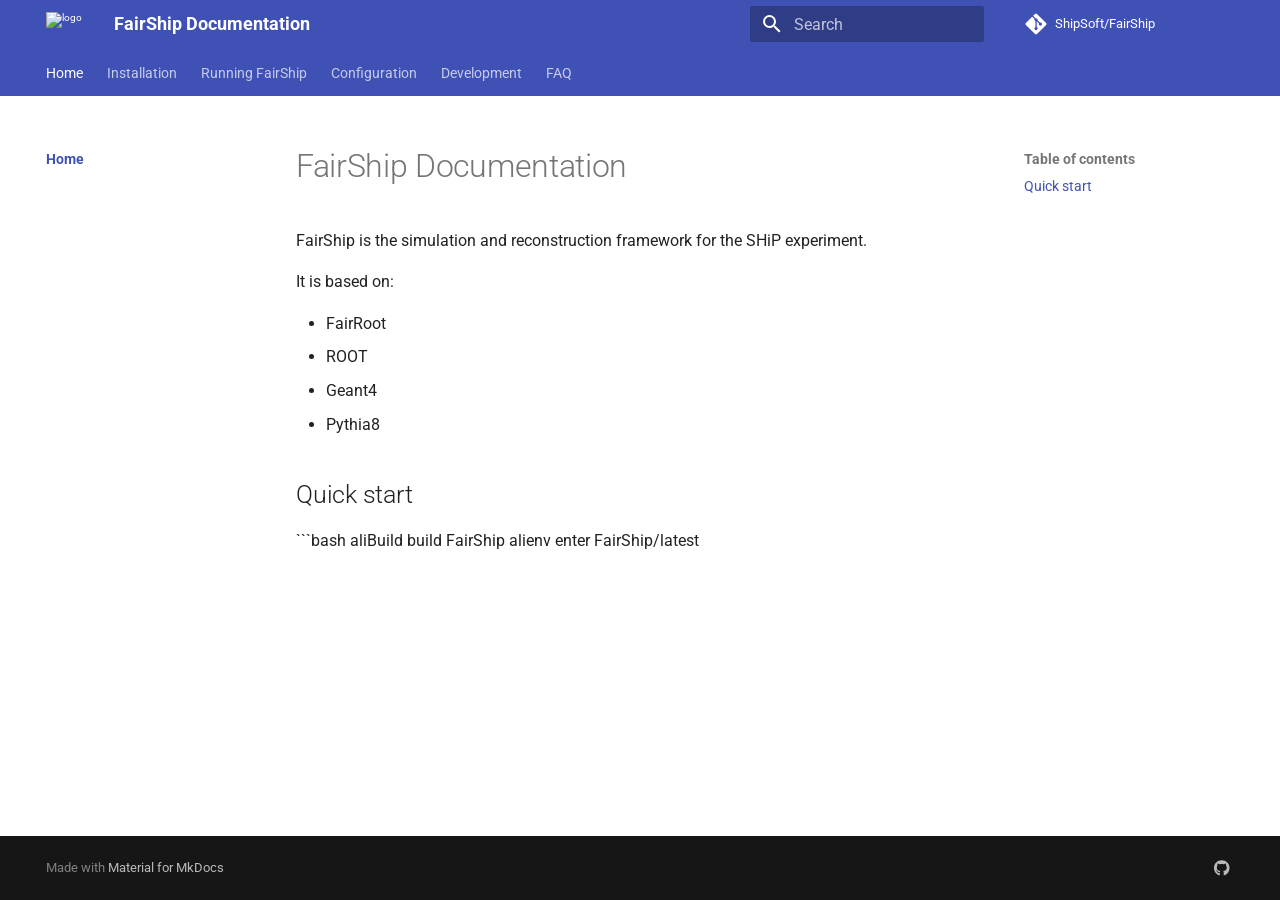
==== commit 6c502d06: "Deployed dbec555 with MkDocs version: 1.5.3" ====
--- a/index.html
+++ b/index.html
@@ -11,6 +11,8 @@
       
         <meta name="author" content="SHiP Collaboration">
       
+      
+        <link rel="canonical" href="https://shipsoft.github.io/Documentation/">
       
       
       
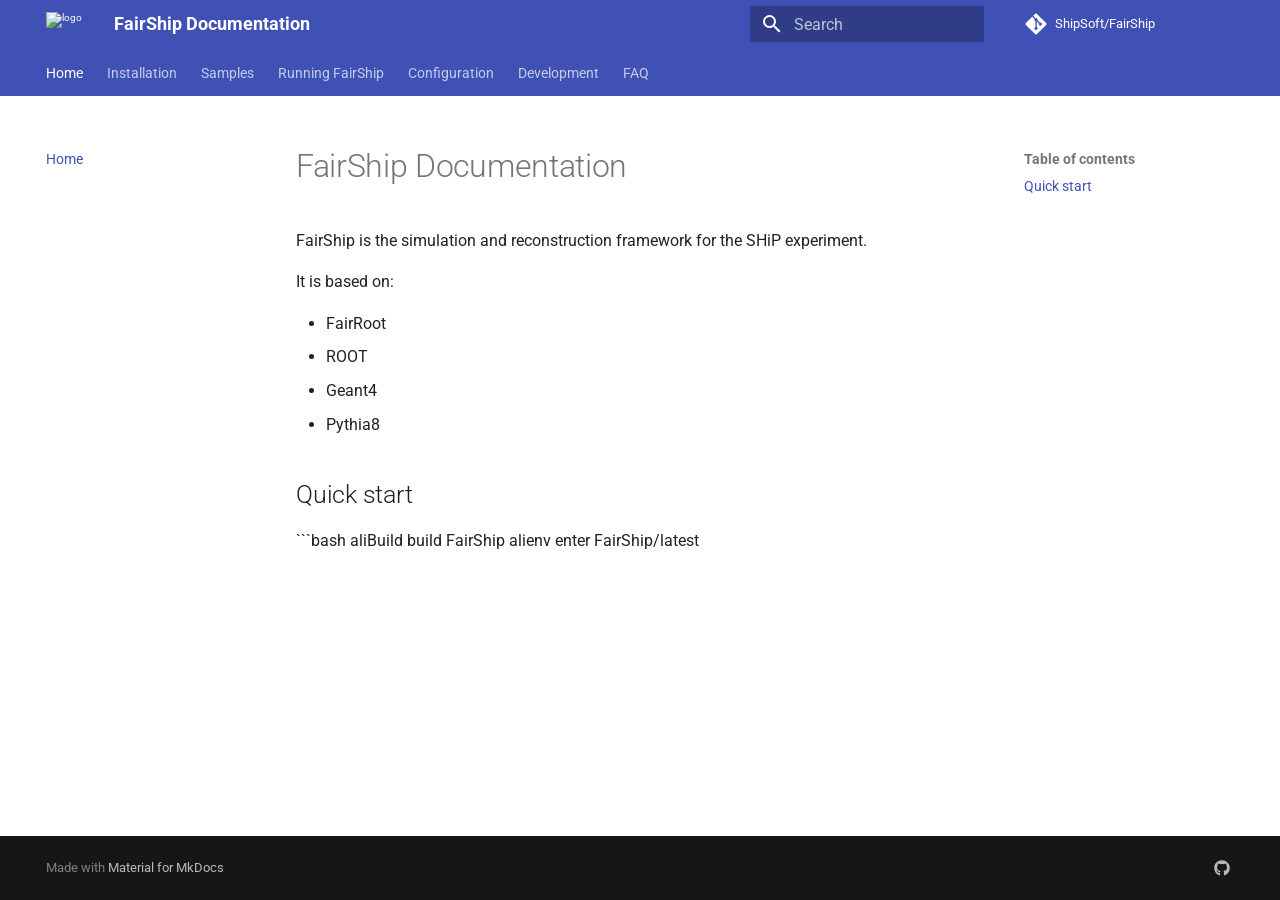
==== commit a8dfd510: "Deployed 947e2d8 with MkDocs version: 1.6.1" ====
--- a/index.html
+++ b/index.html
@@ -12,15 +12,16 @@
         <meta name="author" content="SHiP Collaboration">
       
       
-        <link rel="canonical" href="https://shipsoft.github.io/Documentation/">
-      
       
       
         <link rel="next" href="installation/">
       
       
+        
+      
+      
       <link rel="icon" href="https://ship.web.cern.ch/sites/default/files/favicon.ico">
-      <meta name="generator" content="mkdocs-1.5.3, mkdocs-material-9.4.0">
+      <meta name="generator" content="mkdocs-1.6.1, mkdocs-material-9.7.2">
     
     
       
@@ -28,7 +29,7 @@
       
     
     
-      <link rel="stylesheet" href="assets/stylesheets/main.9f615399.min.css">
+      <link rel="stylesheet" href="assets/stylesheets/main.484c7ddc.min.css">
       
       
 
@@ -47,11 +48,10 @@
       
     
     
-    <script>__md_scope=new URL(".",location),__md_hash=e=>[...e].reduce((e,_)=>(e<<5)-e+_.charCodeAt(0),0),__md_get=(e,_=localStorage,t=__md_scope)=>JSON.parse(_.getItem(t.pathname+"."+e)),__md_set=(e,_,t=localStorage,a=__md_scope)=>{try{t.setItem(a.pathname+"."+e,JSON.stringify(_))}catch(e){}}</script>
-    
-      
-
-    
+    <script>__md_scope=new URL(".",location),__md_hash=e=>[...e].reduce(((e,_)=>(e<<5)-e+_.charCodeAt(0)),0),__md_get=(e,_=localStorage,t=__md_scope)=>JSON.parse(_.getItem(t.pathname+"."+e)),__md_set=(e,_,t=localStorage,a=__md_scope)=>{try{t.setItem(a.pathname+"."+e,JSON.stringify(_))}catch(e){}}</script>
+    
+      
+
     
     
   </head>
@@ -59,9 +59,6 @@
   
     <body dir="ltr">
   
-    
-    
-      <script>var palette=__md_get("__palette");if(palette&&"object"==typeof palette.color)for(var key of Object.keys(palette.color))document.body.setAttribute("data-md-color-"+key,palette.color[key])</script>
     
     <input class="md-toggle" data-md-toggle="drawer" type="checkbox" id="__drawer" autocomplete="off">
     <input class="md-toggle" data-md-toggle="search" type="checkbox" id="__search" autocomplete="off">
@@ -90,7 +87,7 @@
     </a>
     <label class="md-header__button md-icon" for="__drawer">
       
-      <svg xmlns="http://www.w3.org/2000/svg" viewBox="0 0 24 24"><path d="M3 6h18v2H3V6m0 5h18v2H3v-2m0 5h18v2H3v-2Z"/></svg>
+      <svg xmlns="http://www.w3.org/2000/svg" viewBox="0 0 24 24"><path d="M3 6h18v2H3zm0 5h18v2H3zm0 5h18v2H3z"/></svg>
     </label>
     <div class="md-header__title" data-md-component="header-title">
       <div class="md-header__ellipsis">
@@ -110,33 +107,38 @@
     </div>
     
     
-    
-      <label class="md-header__button md-icon" for="__search">
-        
-        <svg xmlns="http://www.w3.org/2000/svg" viewBox="0 0 24 24"><path d="M9.5 3A6.5 6.5 0 0 1 16 9.5c0 1.61-.59 3.09-1.56 4.23l.27.27h.79l5 5-1.5 1.5-5-5v-.79l-.27-.27A6.516 6.516 0 0 1 9.5 16 6.5 6.5 0 0 1 3 9.5 6.5 6.5 0 0 1 9.5 3m0 2C7 5 5 7 5 9.5S7 14 9.5 14 14 12 14 9.5 12 5 9.5 5Z"/></svg>
-      </label>
-      <div class="md-search" data-md-component="search" role="dialog">
+      <script>var palette=__md_get("__palette");if(palette&&palette.color){if("(prefers-color-scheme)"===palette.color.media){var media=matchMedia("(prefers-color-scheme: light)"),input=document.querySelector(media.matches?"[data-md-color-media='(prefers-color-scheme: light)']":"[data-md-color-media='(prefers-color-scheme: dark)']");palette.color.media=input.getAttribute("data-md-color-media"),palette.color.scheme=input.getAttribute("data-md-color-scheme"),palette.color.primary=input.getAttribute("data-md-color-primary"),palette.color.accent=input.getAttribute("data-md-color-accent")}for(var[key,value]of Object.entries(palette.color))document.body.setAttribute("data-md-color-"+key,value)}</script>
+    
+    
+    
+      
+      
+        <label class="md-header__button md-icon" for="__search">
+          
+          <svg xmlns="http://www.w3.org/2000/svg" viewBox="0 0 24 24"><path d="M9.5 3A6.5 6.5 0 0 1 16 9.5c0 1.61-.59 3.09-1.56 4.23l.27.27h.79l5 5-1.5 1.5-5-5v-.79l-.27-.27A6.52 6.52 0 0 1 9.5 16 6.5 6.5 0 0 1 3 9.5 6.5 6.5 0 0 1 9.5 3m0 2C7 5 5 7 5 9.5S7 14 9.5 14 14 12 14 9.5 12 5 9.5 5"/></svg>
+        </label>
+        <div class="md-search" data-md-component="search" role="dialog">
   <label class="md-search__overlay" for="__search"></label>
   <div class="md-search__inner" role="search">
     <form class="md-search__form" name="search">
       <input type="text" class="md-search__input" name="query" aria-label="Search" placeholder="Search" autocapitalize="off" autocorrect="off" autocomplete="off" spellcheck="false" data-md-component="search-query" required>
       <label class="md-search__icon md-icon" for="__search">
         
-        <svg xmlns="http://www.w3.org/2000/svg" viewBox="0 0 24 24"><path d="M9.5 3A6.5 6.5 0 0 1 16 9.5c0 1.61-.59 3.09-1.56 4.23l.27.27h.79l5 5-1.5 1.5-5-5v-.79l-.27-.27A6.516 6.516 0 0 1 9.5 16 6.5 6.5 0 0 1 3 9.5 6.5 6.5 0 0 1 9.5 3m0 2C7 5 5 7 5 9.5S7 14 9.5 14 14 12 14 9.5 12 5 9.5 5Z"/></svg>
-        
-        <svg xmlns="http://www.w3.org/2000/svg" viewBox="0 0 24 24"><path d="M20 11v2H8l5.5 5.5-1.42 1.42L4.16 12l7.92-7.92L13.5 5.5 8 11h12Z"/></svg>
+        <svg xmlns="http://www.w3.org/2000/svg" viewBox="0 0 24 24"><path d="M9.5 3A6.5 6.5 0 0 1 16 9.5c0 1.61-.59 3.09-1.56 4.23l.27.27h.79l5 5-1.5 1.5-5-5v-.79l-.27-.27A6.52 6.52 0 0 1 9.5 16 6.5 6.5 0 0 1 3 9.5 6.5 6.5 0 0 1 9.5 3m0 2C7 5 5 7 5 9.5S7 14 9.5 14 14 12 14 9.5 12 5 9.5 5"/></svg>
+        
+        <svg xmlns="http://www.w3.org/2000/svg" viewBox="0 0 24 24"><path d="M20 11v2H8l5.5 5.5-1.42 1.42L4.16 12l7.92-7.92L13.5 5.5 8 11z"/></svg>
       </label>
       <nav class="md-search__options" aria-label="Search">
         
         <button type="reset" class="md-search__icon md-icon" title="Clear" aria-label="Clear" tabindex="-1">
           
-          <svg xmlns="http://www.w3.org/2000/svg" viewBox="0 0 24 24"><path d="M19 6.41 17.59 5 12 10.59 6.41 5 5 6.41 10.59 12 5 17.59 6.41 19 12 13.41 17.59 19 19 17.59 13.41 12 19 6.41Z"/></svg>
+          <svg xmlns="http://www.w3.org/2000/svg" viewBox="0 0 24 24"><path d="M19 6.41 17.59 5 12 10.59 6.41 5 5 6.41 10.59 12 5 17.59 6.41 19 12 13.41 17.59 19 19 17.59 13.41 12z"/></svg>
         </button>
       </nav>
       
     </form>
     <div class="md-search__output">
-      <div class="md-search__scrollwrap" data-md-scrollfix>
+      <div class="md-search__scrollwrap" tabindex="0" data-md-scrollfix>
         <div class="md-search-result" data-md-component="search-result">
           <div class="md-search-result__meta">
             Initializing search
@@ -147,13 +149,14 @@
     </div>
   </div>
 </div>
+      
     
     
       <div class="md-header__source">
         <a href="https://github.com/ShipSoft/FairShip" title="Go to repository" class="md-source" data-md-component="source">
   <div class="md-source__icon md-icon">
     
-    <svg xmlns="http://www.w3.org/2000/svg" viewBox="0 0 448 512"><!--! Font Awesome Free 6.4.2 by @fontawesome - https://fontawesome.com License - https://fontawesome.com/license/free (Icons: CC BY 4.0, Fonts: SIL OFL 1.1, Code: MIT License) Copyright 2023 Fonticons, Inc.--><path d="M439.55 236.05 244 40.45a28.87 28.87 0 0 0-40.81 0l-40.66 40.63 51.52 51.52c27.06-9.14 52.68 16.77 43.39 43.68l49.66 49.66c34.23-11.8 61.18 31 35.47 56.69-26.49 26.49-70.21-2.87-56-37.34L240.22 199v121.85c25.3 12.54 22.26 41.85 9.08 55a34.34 34.34 0 0 1-48.55 0c-17.57-17.6-11.07-46.91 11.25-56v-123c-20.8-8.51-24.6-30.74-18.64-45L142.57 101 8.45 235.14a28.86 28.86 0 0 0 0 40.81l195.61 195.6a28.86 28.86 0 0 0 40.8 0l194.69-194.69a28.86 28.86 0 0 0 0-40.81z"/></svg>
+    <svg xmlns="http://www.w3.org/2000/svg" viewBox="0 0 448 512"><!--! Font Awesome Free 7.1.0 by @fontawesome - https://fontawesome.com License - https://fontawesome.com/license/free (Icons: CC BY 4.0, Fonts: SIL OFL 1.1, Code: MIT License) Copyright 2025 Fonticons, Inc.--><path d="M439.6 236.1 244 40.5c-5.4-5.5-12.8-8.5-20.4-8.5s-15 3-20.4 8.4L162.5 81l51.5 51.5c27.1-9.1 52.7 16.8 43.4 43.7l49.7 49.7c34.2-11.8 61.2 31 35.5 56.7-26.5 26.5-70.2-2.9-56-37.3L240.3 199v121.9c25.3 12.5 22.3 41.8 9.1 55-6.4 6.4-15.2 10.1-24.3 10.1s-17.8-3.6-24.3-10.1c-17.6-17.6-11.1-46.9 11.2-56v-123c-20.8-8.5-24.6-30.7-18.6-45L142.6 101 8.5 235.1C3 240.6 0 247.9 0 255.5s3 15 8.5 20.4l195.6 195.7c5.4 5.4 12.7 8.4 20.4 8.4s15-3 20.4-8.4l194.7-194.7c5.4-5.4 8.4-12.8 8.4-20.4s-3-15-8.4-20.4"/></svg>
   </div>
   <div class="md-source__repository">
     ShipSoft/FairShip
@@ -178,6 +181,7 @@
         
   
   
+  
     
   
   
@@ -185,6 +189,7 @@
       <a href="." class="md-tabs__link">
         
   
+  
     
   
   Home
@@ -195,6 +200,7 @@
 
       
         
+  
   
   
   
@@ -202,6 +208,7 @@
       <a href="installation/" class="md-tabs__link">
         
   
+  
     
   
   Installation
@@ -212,6 +219,26 @@
 
       
         
+  
+  
+  
+  
+    <li class="md-tabs__item">
+      <a href="samples/" class="md-tabs__link">
+        
+  
+  
+    
+  
+  Samples
+
+      </a>
+    </li>
+  
+
+      
+        
+  
   
   
   
@@ -219,6 +246,7 @@
       <a href="running/" class="md-tabs__link">
         
   
+  
     
   
   Running FairShip
@@ -229,6 +257,7 @@
 
       
         
+  
   
   
   
@@ -236,6 +265,7 @@
       <a href="configuration/" class="md-tabs__link">
         
   
+  
     
   
   Configuration
@@ -246,6 +276,7 @@
 
       
         
+  
   
   
   
@@ -253,6 +284,7 @@
       <a href="development/" class="md-tabs__link">
         
   
+  
     
   
   Development
@@ -263,12 +295,14 @@
 
       
         
+  
   
   
   
     <li class="md-tabs__item">
       <a href="faq/" class="md-tabs__link">
         
+  
   
     
   
@@ -313,7 +347,7 @@
       <a href="https://github.com/ShipSoft/FairShip" title="Go to repository" class="md-source" data-md-component="source">
   <div class="md-source__icon md-icon">
     
-    <svg xmlns="http://www.w3.org/2000/svg" viewBox="0 0 448 512"><!--! Font Awesome Free 6.4.2 by @fontawesome - https://fontawesome.com License - https://fontawesome.com/license/free (Icons: CC BY 4.0, Fonts: SIL OFL 1.1, Code: MIT License) Copyright 2023 Fonticons, Inc.--><path d="M439.55 236.05 244 40.45a28.87 28.87 0 0 0-40.81 0l-40.66 40.63 51.52 51.52c27.06-9.14 52.68 16.77 43.39 43.68l49.66 49.66c34.23-11.8 61.18 31 35.47 56.69-26.49 26.49-70.21-2.87-56-37.34L240.22 199v121.85c25.3 12.54 22.26 41.85 9.08 55a34.34 34.34 0 0 1-48.55 0c-17.57-17.6-11.07-46.91 11.25-56v-123c-20.8-8.51-24.6-30.74-18.64-45L142.57 101 8.45 235.14a28.86 28.86 0 0 0 0 40.81l195.61 195.6a28.86 28.86 0 0 0 40.8 0l194.69-194.69a28.86 28.86 0 0 0 0-40.81z"/></svg>
+    <svg xmlns="http://www.w3.org/2000/svg" viewBox="0 0 448 512"><!--! Font Awesome Free 7.1.0 by @fontawesome - https://fontawesome.com License - https://fontawesome.com/license/free (Icons: CC BY 4.0, Fonts: SIL OFL 1.1, Code: MIT License) Copyright 2025 Fonticons, Inc.--><path d="M439.6 236.1 244 40.5c-5.4-5.5-12.8-8.5-20.4-8.5s-15 3-20.4 8.4L162.5 81l51.5 51.5c27.1-9.1 52.7 16.8 43.4 43.7l49.7 49.7c34.2-11.8 61.2 31 35.5 56.7-26.5 26.5-70.2-2.9-56-37.3L240.3 199v121.9c25.3 12.5 22.3 41.8 9.1 55-6.4 6.4-15.2 10.1-24.3 10.1s-17.8-3.6-24.3-10.1c-17.6-17.6-11.1-46.9 11.2-56v-123c-20.8-8.5-24.6-30.7-18.6-45L142.6 101 8.5 235.1C3 240.6 0 247.9 0 255.5s3 15 8.5 20.4l195.6 195.7c5.4 5.4 12.7 8.4 20.4 8.4s15-3 20.4-8.4l194.7-194.7c5.4-5.4 8.4-12.8 8.4-20.4s-3-15-8.4-20.4"/></svg>
   </div>
   <div class="md-source__repository">
     ShipSoft/FairShip
@@ -330,6 +364,7 @@
     
   
   
+  
     <li class="md-nav__item md-nav__item--active">
       
       <input class="md-nav__toggle md-toggle" type="checkbox" id="__toc">
@@ -341,9 +376,16 @@
         <label class="md-nav__link md-nav__link--active" for="__toc">
           
   
+  
   <span class="md-ellipsis">
+    
+  
     Home
+  
+
+    
   </span>
+  
   
 
           <span class="md-nav__icon md-icon"></span>
@@ -352,9 +394,16 @@
       <a href="." class="md-nav__link md-nav__link--active">
         
   
+  
   <span class="md-ellipsis">
+    
+  
     Home
+  
+
+    
   </span>
+  
   
 
       </a>
@@ -376,7 +425,11 @@
       
         <li class="md-nav__item">
   <a href="#quick-start" class="md-nav__link">
-    Quick start
+    <span class="md-ellipsis">
+      
+        Quick start
+      
+    </span>
   </a>
   
 </li>
@@ -391,6 +444,7 @@
     
       
       
+  
   
   
   
@@ -398,18 +452,53 @@
       <a href="installation/" class="md-nav__link">
         
   
+  
   <span class="md-ellipsis">
+    
+  
     Installation
+  
+
+    
   </span>
   
-
-      </a>
-    </li>
-  
-
-    
-      
-      
+  
+
+      </a>
+    </li>
+  
+
+    
+      
+      
+  
+  
+  
+  
+    <li class="md-nav__item">
+      <a href="samples/" class="md-nav__link">
+        
+  
+  
+  <span class="md-ellipsis">
+    
+  
+    Samples
+  
+
+    
+  </span>
+  
+  
+
+      </a>
+    </li>
+  
+
+    
+      
+      
+  
   
   
   
@@ -417,18 +506,26 @@
       <a href="running/" class="md-nav__link">
         
   
+  
   <span class="md-ellipsis">
+    
+  
     Running FairShip
+  
+
+    
   </span>
   
-
-      </a>
-    </li>
-  
-
-    
-      
-      
+  
+
+      </a>
+    </li>
+  
+
+    
+      
+      
+  
   
   
   
@@ -436,18 +533,26 @@
       <a href="configuration/" class="md-nav__link">
         
   
+  
   <span class="md-ellipsis">
+    
+  
     Configuration
+  
+
+    
   </span>
   
-
-      </a>
-    </li>
-  
-
-    
-      
-      
+  
+
+      </a>
+    </li>
+  
+
+    
+      
+      
+  
   
   
   
@@ -455,18 +560,26 @@
       <a href="development/" class="md-nav__link">
         
   
+  
   <span class="md-ellipsis">
+    
+  
     Development
+  
+
+    
   </span>
   
-
-      </a>
-    </li>
-  
-
-    
-      
-      
+  
+
+      </a>
+    </li>
+  
+
+    
+      
+      
+  
   
   
   
@@ -474,9 +587,16 @@
       <a href="faq/" class="md-nav__link">
         
   
+  
   <span class="md-ellipsis">
+    
+  
     FAQ
+  
+
+    
   </span>
+  
   
 
       </a>
@@ -512,7 +632,11 @@
       
         <li class="md-nav__item">
   <a href="#quick-start" class="md-nav__link">
-    Quick start
+    <span class="md-ellipsis">
+      
+        Quick start
+      
+    </span>
   </a>
   
 </li>
@@ -527,9 +651,11 @@
           
           
             <div class="md-content" data-md-component="content">
+              
               <article class="md-content__inner md-typeset">
                 
                   
+
 
   
   
@@ -553,11 +679,19 @@
 
 
 
+
+
+
+
+
+
+
                 
               </article>
             </div>
           
           
+<script>var target=document.getElementById(location.hash.slice(1));target&&target.name&&(target.checked=target.name.startsWith("__tabbed_"))</script>
         </div>
         
       </main>
@@ -576,7 +710,8 @@
   
 </div>
       
-        <div class="md-social">
+        
+<div class="md-social">
   
     
     
@@ -586,7 +721,7 @@
       
     
     <a href="https://github.com/ShipSoft/FairShip" target="_blank" rel="noopener" title="github.com" class="md-social__link">
-      <svg xmlns="http://www.w3.org/2000/svg" viewBox="0 0 496 512"><!--! Font Awesome Free 6.4.2 by @fontawesome - https://fontawesome.com License - https://fontawesome.com/license/free (Icons: CC BY 4.0, Fonts: SIL OFL 1.1, Code: MIT License) Copyright 2023 Fonticons, Inc.--><path d="M165.9 397.4c0 2-2.3 3.6-5.2 3.6-3.3.3-5.6-1.3-5.6-3.6 0-2 2.3-3.6 5.2-3.6 3-.3 5.6 1.3 5.6 3.6zm-31.1-4.5c-.7 2 1.3 4.3 4.3 4.9 2.6 1 5.6 0 6.2-2s-1.3-4.3-4.3-5.2c-2.6-.7-5.5.3-6.2 2.3zm44.2-1.7c-2.9.7-4.9 2.6-4.6 4.9.3 2 2.9 3.3 5.9 2.6 2.9-.7 4.9-2.6 4.6-4.6-.3-1.9-3-3.2-5.9-2.9zM244.8 8C106.1 8 0 113.3 0 252c0 110.9 69.8 205.8 169.5 239.2 12.8 2.3 17.3-5.6 17.3-12.1 0-6.2-.3-40.4-.3-61.4 0 0-70 15-84.7-29.8 0 0-11.4-29.1-27.8-36.6 0 0-22.9-15.7 1.6-15.4 0 0 24.9 2 38.6 25.8 21.9 38.6 58.6 27.5 72.9 20.9 2.3-16 8.8-27.1 16-33.7-55.9-6.2-112.3-14.3-112.3-110.5 0-27.5 7.6-41.3 23.6-58.9-2.6-6.5-11.1-33.3 2.6-67.9 20.9-6.5 69 27 69 27 20-5.6 41.5-8.5 62.8-8.5s42.8 2.9 62.8 8.5c0 0 48.1-33.6 69-27 13.7 34.7 5.2 61.4 2.6 67.9 16 17.7 25.8 31.5 25.8 58.9 0 96.5-58.9 104.2-114.8 110.5 9.2 7.9 17 22.9 17 46.4 0 33.7-.3 75.4-.3 83.6 0 6.5 4.6 14.4 17.3 12.1C428.2 457.8 496 362.9 496 252 496 113.3 383.5 8 244.8 8zM97.2 352.9c-1.3 1-1 3.3.7 5.2 1.6 1.6 3.9 2.3 5.2 1 1.3-1 1-3.3-.7-5.2-1.6-1.6-3.9-2.3-5.2-1zm-10.8-8.1c-.7 1.3.3 2.9 2.3 3.9 1.6 1 3.6.7 4.3-.7.7-1.3-.3-2.9-2.3-3.9-2-.6-3.6-.3-4.3.7zm32.4 35.6c-1.6 1.3-1 4.3 1.3 6.2 2.3 2.3 5.2 2.6 6.5 1 1.3-1.3.7-4.3-1.3-6.2-2.2-2.3-5.2-2.6-6.5-1zm-11.4-14.7c-1.6 1-1.6 3.6 0 5.9 1.6 2.3 4.3 3.3 5.6 2.3 1.6-1.3 1.6-3.9 0-6.2-1.4-2.3-4-3.3-5.6-2z"/></svg>
+      <svg xmlns="http://www.w3.org/2000/svg" viewBox="0 0 512 512"><!--! Font Awesome Free 7.1.0 by @fontawesome - https://fontawesome.com License - https://fontawesome.com/license/free (Icons: CC BY 4.0, Fonts: SIL OFL 1.1, Code: MIT License) Copyright 2025 Fonticons, Inc.--><path d="M173.9 397.4c0 2-2.3 3.6-5.2 3.6-3.3.3-5.6-1.3-5.6-3.6 0-2 2.3-3.6 5.2-3.6 3-.3 5.6 1.3 5.6 3.6m-31.1-4.5c-.7 2 1.3 4.3 4.3 4.9 2.6 1 5.6 0 6.2-2s-1.3-4.3-4.3-5.2c-2.6-.7-5.5.3-6.2 2.3m44.2-1.7c-2.9.7-4.9 2.6-4.6 4.9.3 2 2.9 3.3 5.9 2.6 2.9-.7 4.9-2.6 4.6-4.6-.3-1.9-3-3.2-5.9-2.9M252.8 8C114.1 8 8 113.3 8 252c0 110.9 69.8 205.8 169.5 239.2 12.8 2.3 17.3-5.6 17.3-12.1 0-6.2-.3-40.4-.3-61.4 0 0-70 15-84.7-29.8 0 0-11.4-29.1-27.8-36.6 0 0-22.9-15.7 1.6-15.4 0 0 24.9 2 38.6 25.8 21.9 38.6 58.6 27.5 72.9 20.9 2.3-16 8.8-27.1 16-33.7-55.9-6.2-112.3-14.3-112.3-110.5 0-27.5 7.6-41.3 23.6-58.9-2.6-6.5-11.1-33.3 2.6-67.9 20.9-6.5 69 27 69 27 20-5.6 41.5-8.5 62.8-8.5s42.8 2.9 62.8 8.5c0 0 48.1-33.6 69-27 13.7 34.7 5.2 61.4 2.6 67.9 16 17.7 25.8 31.5 25.8 58.9 0 96.5-58.9 104.2-114.8 110.5 9.2 7.9 17 22.9 17 46.4 0 33.7-.3 75.4-.3 83.6 0 6.5 4.6 14.4 17.3 12.1C436.2 457.8 504 362.9 504 252 504 113.3 391.5 8 252.8 8M105.2 352.9c-1.3 1-1 3.3.7 5.2 1.6 1.6 3.9 2.3 5.2 1 1.3-1 1-3.3-.7-5.2-1.6-1.6-3.9-2.3-5.2-1m-10.8-8.1c-.7 1.3.3 2.9 2.3 3.9 1.6 1 3.6.7 4.3-.7.7-1.3-.3-2.9-2.3-3.9-2-.6-3.6-.3-4.3.7m32.4 35.6c-1.6 1.3-1 4.3 1.3 6.2 2.3 2.3 5.2 2.6 6.5 1 1.3-1.3.7-4.3-1.3-6.2-2.2-2.3-5.2-2.6-6.5-1m-11.4-14.7c-1.6 1-1.6 3.6 0 5.9s4.3 3.3 5.6 2.3c1.6-1.3 1.6-3.9 0-6.2-1.4-2.3-4-3.3-5.6-2"/></svg>
     </a>
   
 </div>
@@ -600,10 +735,14 @@
       <div class="md-dialog__inner md-typeset"></div>
     </div>
     
-    <script id="__config" type="application/json">{"base": ".", "features": ["navigation.tabs", "navigation.sections", "navigation.expand", "navigation.instant", "content.code.copy", "search.highlight"], "search": "assets/javascripts/workers/search.a264c092.min.js", "translations": {"clipboard.copied": "Copied to clipboard", "clipboard.copy": "Copy to clipboard", "search.result.more.one": "1 more on this page", "search.result.more.other": "# more on this page", "search.result.none": "No matching documents", "search.result.one": "1 matching document", "search.result.other": "# matching documents", "search.result.placeholder": "Type to start searching", "search.result.term.missing": "Missing", "select.version": "Select version"}}</script>
-    
-    
-      <script src="assets/javascripts/bundle.4e0fa4ba.min.js"></script>
+    
+    
+      
+      
+      <script id="__config" type="application/json">{"annotate": null, "base": ".", "features": ["navigation.tabs", "navigation.sections", "navigation.expand", "navigation.instant", "content.code.copy", "search.highlight"], "search": "assets/javascripts/workers/search.2c215733.min.js", "tags": null, "translations": {"clipboard.copied": "Copied to clipboard", "clipboard.copy": "Copy to clipboard", "search.result.more.one": "1 more on this page", "search.result.more.other": "# more on this page", "search.result.none": "No matching documents", "search.result.one": "1 matching document", "search.result.other": "# matching documents", "search.result.placeholder": "Type to start searching", "search.result.term.missing": "Missing", "select.version": "Select version"}, "version": null}</script>
+    
+    
+      <script src="assets/javascripts/bundle.79ae519e.min.js"></script>
       
     
   </body>
--- a/assets/stylesheets/main.484c7ddc.min.css
+++ b/assets/stylesheets/main.484c7ddc.min.css
@@ -0,0 +1 @@
+@charset "UTF-8";html{-webkit-text-size-adjust:none;-moz-text-size-adjust:none;text-size-adjust:none;box-sizing:border-box}*,:after,:before{box-sizing:inherit}@media (prefers-reduced-motion){*,:after,:before{transition:none!important}}body{margin:0}a,button,input,label{-webkit-tap-highlight-color:transparent}a{color:inherit;text-decoration:none}hr{border:0;box-sizing:initial;display:block;height:.05rem;overflow:visible;padding:0}small{font-size:80%}sub,sup{line-height:1em}img{border-style:none}table{border-collapse:initial;border-spacing:0}td,th{font-weight:400;vertical-align:top}button{background:#0000;border:0;font-family:inherit;font-size:inherit;margin:0;padding:0}input{border:0;outline:none}:root{--md-primary-fg-color:#4051b5;--md-primary-fg-color--light:#5d6cc0;--md-primary-fg-color--dark:#303fa1;--md-primary-bg-color:#fff;--md-primary-bg-color--light:#ffffffb3;--md-accent-fg-color:#526cfe;--md-accent-fg-color--transparent:#526cfe1a;--md-accent-bg-color:#fff;--md-accent-bg-color--light:#ffffffb3}[data-md-color-scheme=default]{color-scheme:light}[data-md-color-scheme=default] img[src$="#gh-dark-mode-only"],[data-md-color-scheme=default] img[src$="#only-dark"]{display:none}:root,[data-md-color-scheme=default]{--md-hue:225deg;--md-default-fg-color:#000000de;--md-default-fg-color--light:#0000008a;--md-default-fg-color--lighter:#00000052;--md-default-fg-color--lightest:#00000012;--md-default-bg-color:#fff;--md-default-bg-color--light:#ffffffb3;--md-default-bg-color--lighter:#ffffff4d;--md-default-bg-color--lightest:#ffffff1f;--md-code-fg-color:#36464e;--md-code-bg-color:#f5f5f5;--md-code-bg-color--light:#f5f5f5b3;--md-code-bg-color--lighter:#f5f5f54d;--md-code-hl-color:#4287ff;--md-code-hl-color--light:#4287ff1a;--md-code-hl-number-color:#d52a2a;--md-code-hl-special-color:#db1457;--md-code-hl-function-color:#a846b9;--md-code-hl-constant-color:#6e59d9;--md-code-hl-keyword-color:#3f6ec6;--md-code-hl-string-color:#1c7d4d;--md-code-hl-name-color:var(--md-code-fg-color);--md-code-hl-operator-color:var(--md-default-fg-color--light);--md-code-hl-punctuation-color:var(--md-default-fg-color--light);--md-code-hl-comment-color:var(--md-default-fg-color--light);--md-code-hl-generic-color:var(--md-default-fg-color--light);--md-code-hl-variable-color:var(--md-default-fg-color--light);--md-typeset-color:var(--md-default-fg-color);--md-typeset-a-color:var(--md-primary-fg-color);--md-typeset-del-color:#f5503d26;--md-typeset-ins-color:#0bd57026;--md-typeset-kbd-color:#fafafa;--md-typeset-kbd-accent-color:#fff;--md-typeset-kbd-border-color:#b8b8b8;--md-typeset-mark-color:#ffff0080;--md-typeset-table-color:#0000001f;--md-typeset-table-color--light:rgba(0,0,0,.035);--md-admonition-fg-color:var(--md-default-fg-color);--md-admonition-bg-color:var(--md-default-bg-color);--md-warning-fg-color:#000000de;--md-warning-bg-color:#ff9;--md-footer-fg-color:#fff;--md-footer-fg-color--light:#ffffffb3;--md-footer-fg-color--lighter:#ffffff73;--md-footer-bg-color:#000000de;--md-footer-bg-color--dark:#00000052;--md-shadow-z1:0 0.2rem 0.5rem #0000000d,0 0 0.05rem #0000001a;--md-shadow-z2:0 0.2rem 0.5rem #0000001a,0 0 0.05rem #00000040;--md-shadow-z3:0 0.2rem 0.5rem #0003,0 0 0.05rem #00000059}.md-icon svg{fill:currentcolor;display:block;height:1.2rem;width:1.2rem}body{-webkit-font-smoothing:antialiased;-moz-osx-font-smoothing:grayscale;--md-text-font-family:var(--md-text-font,_),-apple-system,BlinkMacSystemFont,Helvetica,Arial,sans-serif;--md-code-font-family:var(--md-code-font,_),SFMono-Regular,Consolas,Menlo,monospace}aside,body,input{font-feature-settings:"kern","liga";color:var(--md-typeset-color);font-family:var(--md-text-font-family)}code,kbd,pre{font-feature-settings:"kern";font-family:var(--md-code-font-family)}:root{--md-typeset-table-sort-icon:url('data:image/svg+xml;charset=utf-8,<svg xmlns="http://www.w3.org/2000/svg" viewBox="0 0 24 24"><path d="m18 21-4-4h3V7h-3l4-4 4 4h-3v10h3M2 19v-2h10v2M2 13v-2h7v2M2 7V5h4v2z"/></svg>');--md-typeset-table-sort-icon--asc:url('data:image/svg+xml;charset=utf-8,<svg xmlns="http://www.w3.org/2000/svg" viewBox="0 0 24 24"><path d="M19 17h3l-4 4-4-4h3V3h2M2 17h10v2H2M6 5v2H2V5m0 6h7v2H2z"/></svg>');--md-typeset-table-sort-icon--desc:url('data:image/svg+xml;charset=utf-8,<svg xmlns="http://www.w3.org/2000/svg" viewBox="0 0 24 24"><path d="M19 7h3l-4-4-4 4h3v14h2M2 17h10v2H2M6 5v2H2V5m0 6h7v2H2z"/></svg>')}.md-typeset{-webkit-print-color-adjust:exact;color-adjust:exact;font-size:.8rem;line-height:1.6;overflow-wrap:break-word}@media print{.md-typeset{font-size:.68rem}}.md-typeset blockquote,.md-typeset dl,.md-typeset figure,.md-typeset ol,.md-typeset pre,.md-typeset ul{margin-bottom:1em;margin-top:1em}.md-typeset h1{color:var(--md-default-fg-color--light);font-size:2em;line-height:1.3;margin:0 0 1.25em}.md-typeset h1,.md-typeset h2{font-weight:300;letter-spacing:-.01em}.md-typeset h2{font-size:1.5625em;line-height:1.4;margin:1.6em 0 .64em}.md-typeset h3{font-size:1.25em;font-weight:400;letter-spacing:-.01em;line-height:1.5;margin:1.6em 0 .8em}.md-typeset h2+h3{margin-top:.8em}.md-typeset h4{font-weight:700;letter-spacing:-.01em;margin:1em 0}.md-typeset h5,.md-typeset h6{color:var(--md-default-fg-color--light);font-size:.8em;font-weight:700;letter-spacing:-.01em;margin:1.25em 0}.md-typeset h5{text-transform:uppercase}.md-typeset h5 code{text-transform:none}.md-typeset hr{border-bottom:.05rem solid var(--md-default-fg-color--lightest);display:flow-root;margin:1.5em 0}.md-typeset a{color:var(--md-typeset-a-color);word-break:break-word}.md-typeset a,.md-typeset a:before{transition:color 125ms}.md-typeset a:focus,.md-typeset a:hover{color:var(--md-accent-fg-color)}.md-typeset a:focus code,.md-typeset a:hover code{background-color:var(--md-accent-fg-color--transparent);color:var(--md-accent-fg-color)}.md-typeset a code{color:var(--md-typeset-a-color)}.md-typeset a.focus-visible{outline-color:var(--md-accent-fg-color);outline-offset:.2rem}.md-typeset code,.md-typeset kbd,.md-typeset pre{color:var(--md-code-fg-color);direction:ltr;font-variant-ligatures:none;transition:background-color 125ms}@media print{.md-typeset code,.md-typeset kbd,.md-typeset pre{white-space:pre-wrap}}.md-typeset code{background-color:var(--md-code-bg-color);border-radius:.1rem;-webkit-box-decoration-break:clone;box-decoration-break:clone;font-size:.85em;padding:0 .2941176471em;transition:color 125ms,background-color 125ms;word-break:break-word}.md-typeset code:not(.focus-visible){-webkit-tap-highlight-color:transparent;outline:none}.md-typeset pre{display:flow-root;line-height:1.4;position:relative}.md-typeset pre>code{-webkit-box-decoration-break:slice;box-decoration-break:slice;box-shadow:none;display:block;margin:0;outline-color:var(--md-accent-fg-color);overflow:auto;padding:.7720588235em 1.1764705882em;scrollbar-color:var(--md-default-fg-color--lighter) #0000;scrollbar-width:thin;touch-action:auto;word-break:normal}.md-typeset pre>code:hover{scrollbar-color:var(--md-accent-fg-color) #0000}.md-typeset pre>code::-webkit-scrollbar{height:.2rem;width:.2rem}.md-typeset pre>code::-webkit-scrollbar-thumb{background-color:var(--md-default-fg-color--lighter)}.md-typeset pre>code::-webkit-scrollbar-thumb:hover{background-color:var(--md-accent-fg-color)}.md-typeset kbd{background-color:var(--md-typeset-kbd-color);border-radius:.1rem;box-shadow:0 .1rem 0 .05rem var(--md-typeset-kbd-border-color),0 .1rem 0 var(--md-typeset-kbd-border-color),0 -.1rem .2rem var(--md-typeset-kbd-accent-color) inset;color:var(--md-default-fg-color);display:inline-block;font-size:.75em;padding:0 .6666666667em;vertical-align:text-top;word-break:break-word}.md-typeset mark{background-color:var(--md-typeset-mark-color);-webkit-box-decoration-break:clone;box-decoration-break:clone;color:inherit;word-break:break-word}.md-typeset abbr{cursor:help;text-decoration:none}.md-typeset [data-preview],.md-typeset abbr{border-bottom:.05rem dotted var(--md-default-fg-color--light)}.md-typeset small{opacity:.75}[dir=ltr] .md-typeset sub,[dir=ltr] .md-typeset sup{margin-left:.078125em}[dir=rtl] .md-typeset sub,[dir=rtl] .md-typeset sup{margin-right:.078125em}[dir=ltr] .md-typeset blockquote{padding-left:.6rem}[dir=rtl] .md-typeset blockquote{padding-right:.6rem}[dir=ltr] .md-typeset blockquote{border-left:.2rem solid var(--md-default-fg-color--lighter)}[dir=rtl] .md-typeset blockquote{border-right:.2rem solid var(--md-default-fg-color--lighter)}.md-typeset blockquote{color:var(--md-default-fg-color--light);margin-left:0;margin-right:0}.md-typeset ul{list-style-type:disc}.md-typeset ul[type]{list-style-type:revert-layer}[dir=ltr] .md-typeset ol,[dir=ltr] .md-typeset ul{margin-left:.625em}[dir=rtl] .md-typeset ol,[dir=rtl] .md-typeset ul{margin-right:.625em}.md-typeset ol,.md-typeset ul{padding:0}.md-typeset ol:not([hidden]),.md-typeset ul:not([hidden]){display:flow-root}.md-typeset ol ol,.md-typeset ul ol{list-style-type:lower-alpha}.md-typeset ol ol ol,.md-typeset ul ol ol{list-style-type:lower-roman}.md-typeset ol ol ol ol,.md-typeset ul ol ol ol{list-style-type:upper-alpha}.md-typeset ol ol ol ol ol,.md-typeset ul ol ol ol ol{list-style-type:upper-roman}.md-typeset ol[type],.md-typeset ul[type]{list-style-type:revert-layer}[dir=ltr] .md-typeset ol li,[dir=ltr] .md-typeset ul li{margin-left:1.25em}[dir=rtl] .md-typeset ol li,[dir=rtl] .md-typeset ul li{margin-right:1.25em}.md-typeset ol li,.md-typeset ul li{margin-bottom:.5em}.md-typeset ol li blockquote,.md-typeset ol li p,.md-typeset ul li blockquote,.md-typeset ul li p{margin:.5em 0}.md-typeset ol li:last-child,.md-typeset ul li:last-child{margin-bottom:0}[dir=ltr] .md-typeset ol li ol,[dir=ltr] .md-typeset ol li ul,[dir=ltr] .md-typeset ul li ol,[dir=ltr] .md-typeset ul li ul{margin-left:.625em}[dir=rtl] .md-typeset ol li ol,[dir=rtl] .md-typeset ol li ul,[dir=rtl] .md-typeset ul li ol,[dir=rtl] .md-typeset ul li ul{margin-right:.625em}.md-typeset ol li ol,.md-typeset ol li ul,.md-typeset ul li ol,.md-typeset ul li ul{margin-bottom:.5em;margin-top:.5em}[dir=ltr] .md-typeset dd{margin-left:1.875em}[dir=rtl] .md-typeset dd{margin-right:1.875em}.md-typeset dd{margin-bottom:1.5em;margin-top:1em}.md-typeset img,.md-typeset svg,.md-typeset video{height:auto;max-width:100%}.md-typeset img[align=left]{margin:1em 1em 1em 0}.md-typeset img[align=right]{margin:1em 0 1em 1em}.md-typeset img[align]:only-child{margin-top:0}.md-typeset figure{display:flow-root;margin:1em auto;max-width:100%;text-align:center;width:fit-content}.md-typeset figure img{display:block;margin:0 auto}.md-typeset figcaption{font-style:italic;margin:1em auto;max-width:24rem}.md-typeset iframe{max-width:100%}.md-typeset table:not([class]){background-color:var(--md-default-bg-color);border:.05rem solid var(--md-typeset-table-color);border-radius:.1rem;display:inline-block;font-size:.64rem;max-width:100%;overflow:auto;touch-action:auto}@media print{.md-typeset table:not([class]){display:table}}.md-typeset table:not([class])+*{margin-top:1.5em}.md-typeset table:not([class]) td>:first-child,.md-typeset table:not([class]) th>:first-child{margin-top:0}.md-typeset table:not([class]) td>:last-child,.md-typeset table:not([class]) th>:last-child{margin-bottom:0}.md-typeset table:not([class]) td:not([align]),.md-typeset table:not([class]) th:not([align]){text-align:left}[dir=rtl] .md-typeset table:not([class]) td:not([align]),[dir=rtl] .md-typeset table:not([class]) th:not([align]){text-align:right}.md-typeset table:not([class]) th{font-weight:700;min-width:5rem;padding:.9375em 1.25em;vertical-align:top}.md-typeset table:not([class]) td{border-top:.05rem solid var(--md-typeset-table-color);padding:.9375em 1.25em;vertical-align:top}.md-typeset table:not([class]) tbody tr{transition:background-color 125ms}.md-typeset table:not([class]) tbody tr:hover{background-color:var(--md-typeset-table-color--light);box-shadow:0 .05rem 0 var(--md-default-bg-color) inset}.md-typeset table:not([class]) a{word-break:normal}.md-typeset table th[role=columnheader]{cursor:pointer}[dir=ltr] .md-typeset table th[role=columnheader]:after{margin-left:.5em}[dir=rtl] .md-typeset table th[role=columnheader]:after{margin-right:.5em}.md-typeset table th[role=columnheader]:after{content:"";display:inline-block;height:1.2em;-webkit-mask-image:var(--md-typeset-table-sort-icon);mask-image:var(--md-typeset-table-sort-icon);-webkit-mask-repeat:no-repeat;mask-repeat:no-repeat;-webkit-mask-size:contain;mask-size:contain;transition:background-color 125ms;vertical-align:text-bottom;width:1.2em}.md-typeset table th[role=columnheader]:hover:after{background-color:var(--md-default-fg-color--lighter)}.md-typeset table th[role=columnheader][aria-sort=ascending]:after{background-color:var(--md-default-fg-color--light);-webkit-mask-image:var(--md-typeset-table-sort-icon--asc);mask-image:var(--md-typeset-table-sort-icon--asc)}.md-typeset table th[role=columnheader][aria-sort=descending]:after{background-color:var(--md-default-fg-color--light);-webkit-mask-image:var(--md-typeset-table-sort-icon--desc);mask-image:var(--md-typeset-table-sort-icon--desc)}.md-typeset__scrollwrap{margin:1em -.8rem;overflow-x:auto;touch-action:auto}.md-typeset__table{display:inline-block;margin-bottom:.5em;padding:0 .8rem}@media print{.md-typeset__table{display:block}}html .md-typeset__table table{display:table;margin:0;overflow:hidden;width:100%}@media screen and (max-width:44.984375em){.md-content__inner>pre{margin:1em -.8rem}.md-content__inner>pre code{border-radius:0}}.md-typeset .md-author{border-radius:100%;display:block;flex-shrink:0;height:1.6rem;overflow:hidden;position:relative;transition:color 125ms,transform 125ms;width:1.6rem}.md-typeset .md-author img{display:block}.md-typeset .md-author--more{background:var(--md-default-fg-color--lightest);color:var(--md-default-fg-color--lighter);font-size:.6rem;font-weight:700;line-height:1.6rem;text-align:center}.md-typeset .md-author--long{height:2.4rem;width:2.4rem}.md-typeset a.md-author{transform:scale(1)}.md-typeset a.md-author img{border-radius:100%;filter:grayscale(100%) opacity(75%);transition:filter 125ms}.md-typeset a.md-author:focus,.md-typeset a.md-author:hover{transform:scale(1.1);z-index:1}.md-typeset a.md-author:focus img,.md-typeset a.md-author:hover img{filter:grayscale(0)}.md-banner{background-color:var(--md-footer-bg-color);color:var(--md-footer-fg-color);overflow:auto}@media print{.md-banner{display:none}}.md-banner--warning{background-color:var(--md-warning-bg-color);color:var(--md-warning-fg-color)}.md-banner__inner{font-size:.7rem;margin:.6rem auto;padding:0 .8rem}[dir=ltr] .md-banner__button{float:right}[dir=rtl] .md-banner__button{float:left}.md-banner__button{color:inherit;cursor:pointer;transition:opacity .25s}.no-js .md-banner__button{display:none}.md-banner__button:hover{opacity:.7}html{font-size:125%;height:100%;overflow-x:hidden}@media screen and (min-width:100em){html{font-size:137.5%}}@media screen and (min-width:125em){html{font-size:150%}}body{background-color:var(--md-default-bg-color);display:flex;flex-direction:column;font-size:.5rem;min-height:100%;position:relative;width:100%}@media print{body{display:block}}@media screen and (max-width:59.984375em){body[data-md-scrolllock]{position:fixed}}.md-grid{margin-left:auto;margin-right:auto;max-width:61rem}.md-container{display:flex;flex-direction:column;flex-grow:1}@media print{.md-container{display:block}}.md-main{flex-grow:1}.md-main__inner{display:flex;height:100%;margin-top:1.5rem}.md-ellipsis{overflow:hidden;text-overflow:ellipsis}.md-toggle{display:none}.md-option{height:0;opacity:0;position:absolute;width:0}.md-option:checked+label:not([hidden]){display:block}.md-option.focus-visible+label{outline-color:var(--md-accent-fg-color);outline-style:auto}.md-skip{background-color:var(--md-default-fg-color);border-radius:.1rem;color:var(--md-default-bg-color);font-size:.64rem;margin:.5rem;opacity:0;outline-color:var(--md-accent-fg-color);padding:.3rem .5rem;position:fixed;transform:translateY(.4rem);z-index:-1}.md-skip:focus{opacity:1;transform:translateY(0);transition:transform .25s cubic-bezier(.4,0,.2,1),opacity 175ms 75ms;z-index:10}@page{margin:25mm}:root{--md-clipboard-icon:url('data:image/svg+xml;charset=utf-8,<svg xmlns="http://www.w3.org/2000/svg" viewBox="0 0 24 24"><path d="M19 21H8V7h11m0-2H8a2 2 0 0 0-2 2v14a2 2 0 0 0 2 2h11a2 2 0 0 0 2-2V7a2 2 0 0 0-2-2m-3-4H4a2 2 0 0 0-2 2v14h2V3h12z"/></svg>')}.md-clipboard{border-radius:.1rem;color:var(--md-default-fg-color--lightest);cursor:pointer;height:1.5em;outline-color:var(--md-accent-fg-color);outline-offset:.1rem;transition:color .25s;width:1.5em;z-index:1}@media print{.md-clipboard{display:none}}.md-clipboard:not(.focus-visible){-webkit-tap-highlight-color:transparent;outline:none}:hover>.md-clipboard{color:var(--md-default-fg-color--light)}.md-clipboard:focus,.md-clipboard:hover{color:var(--md-accent-fg-color)}.md-clipboard:after{background-color:currentcolor;content:"";display:block;height:1.125em;margin:0 auto;-webkit-mask-image:var(--md-clipboard-icon);mask-image:var(--md-clipboard-icon);-webkit-mask-position:center;mask-position:center;-webkit-mask-repeat:no-repeat;mask-repeat:no-repeat;-webkit-mask-size:contain;mask-size:contain;width:1.125em}.md-clipboard--inline{cursor:pointer}.md-clipboard--inline code{transition:color .25s,background-color .25s}.md-clipboard--inline:focus code,.md-clipboard--inline:hover code{background-color:var(--md-accent-fg-color--transparent);color:var(--md-accent-fg-color)}:root{--md-code-select-icon:url('data:image/svg+xml;charset=utf-8,<svg xmlns="http://www.w3.org/2000/svg" viewBox="0 0 24 24"><path d="M19 19h-4v2h4c1.1 0 2-.9 2-2v-4h-2m0-12h-4v2h4v4h2V5c0-1.1-.9-2-2-2M5 5h4V3H5c-1.1 0-2 .9-2 2v4h2m0 6H3v4c0 1.1.9 2 2 2h4v-2H5zm2-4h2v2H7zm4 0h2v2h-2zm4 0h2v2h-2zM7 7h2v2H7zm4 0h2v2h-2zm4 0h2v2h-2zm-8 8h2v2H7zm4 0h2v2h-2zm4 0h2v2h-2z"/></svg>');--md-code-copy-icon:url('data:image/svg+xml;charset=utf-8,<svg xmlns="http://www.w3.org/2000/svg" viewBox="0 0 24 24"><path d="M19 21H8V7h11m0-2H8a2 2 0 0 0-2 2v14a2 2 0 0 0 2 2h11a2 2 0 0 0 2-2V7a2 2 0 0 0-2-2m-3-4H4a2 2 0 0 0-2 2v14h2V3h12z"/></svg>')}.md-typeset .md-code__content{display:grid}.md-code__nav{background-color:var(--md-code-bg-color--lighter);border-radius:.1rem;display:flex;gap:.2rem;padding:.2rem;position:absolute;right:.25em;top:.25em;transition:background-color .25s;z-index:1}:hover>.md-code__nav{background-color:var(--md-code-bg-color--light)}.md-code__button{color:var(--md-default-fg-color--lightest);cursor:pointer;display:block;height:1.5em;outline-color:var(--md-accent-fg-color);outline-offset:.1rem;transition:color .25s;width:1.5em}:hover>*>.md-code__button{color:var(--md-default-fg-color--light)}.md-code__button.focus-visible,.md-code__button:hover{color:var(--md-accent-fg-color)}.md-code__button--active{color:var(--md-default-fg-color)!important}.md-code__button:after{background-color:currentcolor;content:"";display:block;height:1.125em;margin:0 auto;-webkit-mask-position:center;mask-position:center;-webkit-mask-repeat:no-repeat;mask-repeat:no-repeat;-webkit-mask-size:contain;mask-size:contain;width:1.125em}.md-code__button[data-md-type=select]:after{-webkit-mask-image:var(--md-code-select-icon);mask-image:var(--md-code-select-icon)}.md-code__button[data-md-type=copy]:after{-webkit-mask-image:var(--md-code-copy-icon);mask-image:var(--md-code-copy-icon)}@keyframes consent{0%{opacity:0;transform:translateY(100%)}to{opacity:1;transform:translateY(0)}}@keyframes overlay{0%{opacity:0}to{opacity:1}}.md-consent__overlay{animation:overlay .25s both;-webkit-backdrop-filter:blur(.1rem);backdrop-filter:blur(.1rem);background-color:#0000008a;height:100%;opacity:1;position:fixed;top:0;width:100%;z-index:5}.md-consent__inner{animation:consent .5s cubic-bezier(.1,.7,.1,1) both;background-color:var(--md-default-bg-color);border:0;border-radius:.1rem;bottom:0;box-shadow:0 0 .2rem #0000001a,0 .2rem .4rem #0003;max-height:100%;overflow:auto;padding:0;position:fixed;width:100%;z-index:5}.md-consent__form{padding:.8rem}.md-consent__settings{display:none;margin:1em 0}input:checked+.md-consent__settings{display:block}.md-consent__controls{margin-bottom:.8rem}.md-typeset .md-consent__controls .md-button{display:inline}@media screen and (max-width:44.984375em){.md-typeset .md-consent__controls .md-button{display:block;margin-top:.4rem;text-align:center;width:100%}}.md-consent label{cursor:pointer}.md-content{flex-grow:1;min-width:0}.md-content__inner{margin:0 .8rem 1.2rem;padding-top:.6rem}@media screen and (min-width:76.25em){[dir=ltr] .md-sidebar--primary:not([hidden])~.md-content>.md-content__inner{margin-left:1.2rem}[dir=ltr] .md-sidebar--secondary:not([hidden])~.md-content>.md-content__inner,[dir=rtl] .md-sidebar--primary:not([hidden])~.md-content>.md-content__inner{margin-right:1.2rem}[dir=rtl] .md-sidebar--secondary:not([hidden])~.md-content>.md-content__inner{margin-left:1.2rem}}.md-content__inner:before{content:"";display:block;height:.4rem}.md-content__inner>:last-child{margin-bottom:0}[dir=ltr] .md-content__button{float:right}[dir=rtl] .md-content__button{float:left}[dir=ltr] .md-content__button{margin-left:.4rem}[dir=rtl] .md-content__button{margin-right:.4rem}.md-content__button{margin:.4rem 0;padding:0}@media print{.md-content__button{display:none}}.md-typeset .md-content__button{color:var(--md-default-fg-color--lighter)}.md-content__button svg{display:inline;vertical-align:top}[dir=rtl] .md-content__button svg{transform:scaleX(-1)}[dir=ltr] .md-dialog{right:.8rem}[dir=rtl] .md-dialog{left:.8rem}.md-dialog{background-color:var(--md-default-fg-color);border-radius:.1rem;bottom:.8rem;box-shadow:var(--md-shadow-z3);min-width:11.1rem;opacity:0;padding:.4rem .6rem;pointer-events:none;position:fixed;transform:translateY(100%);transition:transform 0ms .4s,opacity .4s;z-index:4}@media print{.md-dialog{display:none}}.md-dialog--active{opacity:1;pointer-events:auto;transform:translateY(0);transition:transform .4s cubic-bezier(.075,.85,.175,1),opacity .4s}.md-dialog__inner{color:var(--md-default-bg-color);font-size:.7rem}.md-feedback{margin:2em 0 1em;text-align:center}.md-feedback fieldset{border:none;margin:0;padding:0}.md-feedback__title{font-weight:700;margin:1em auto}.md-feedback__inner{position:relative}.md-feedback__list{display:flex;flex-wrap:wrap;place-content:baseline center;position:relative}.md-feedback__list:hover .md-icon:not(:disabled){color:var(--md-default-fg-color--lighter)}:disabled .md-feedback__list{min-height:1.8rem}.md-feedback__icon{color:var(--md-default-fg-color--light);cursor:pointer;flex-shrink:0;margin:0 .1rem;transition:color 125ms}.md-feedback__icon:not(:disabled).md-icon:hover{color:var(--md-accent-fg-color)}.md-feedback__icon:disabled{color:var(--md-default-fg-color--lightest);pointer-events:none}.md-feedback__note{opacity:0;position:relative;transform:translateY(.4rem);transition:transform .4s cubic-bezier(.1,.7,.1,1),opacity .15s}.md-feedback__note>*{margin:0 auto;max-width:16rem}:disabled .md-feedback__note{opacity:1;transform:translateY(0)}@media print{.md-feedback{display:none}}.md-footer{background-color:var(--md-footer-bg-color);color:var(--md-footer-fg-color)}@media print{.md-footer{display:none}}.md-footer__inner{justify-content:space-between;overflow:auto;padding:.2rem}.md-footer__inner:not([hidden]){display:flex}.md-footer__link{align-items:end;display:flex;flex-grow:0.01;margin-bottom:.4rem;margin-top:1rem;max-width:100%;outline-color:var(--md-accent-fg-color);overflow:hidden;transition:opacity .25s}.md-footer__link:focus,.md-footer__link:hover{opacity:.7}[dir=rtl] .md-footer__link svg{transform:scaleX(-1)}@media screen and (max-width:44.984375em){.md-footer__link--prev{flex-shrink:0}.md-footer__link--prev .md-footer__title{display:none}}[dir=ltr] .md-footer__link--next{margin-left:auto}[dir=rtl] .md-footer__link--next{margin-right:auto}.md-footer__link--next{text-align:right}[dir=rtl] .md-footer__link--next{text-align:left}.md-footer__title{flex-grow:1;font-size:.9rem;margin-bottom:.7rem;max-width:calc(100% - 2.4rem);padding:0 1rem;white-space:nowrap}.md-footer__button{margin:.2rem;padding:.4rem}.md-footer__direction{font-size:.64rem;opacity:.7}.md-footer-meta{background-color:var(--md-footer-bg-color--dark)}.md-footer-meta__inner{display:flex;flex-wrap:wrap;justify-content:space-between;padding:.2rem}html .md-footer-meta.md-typeset a{color:var(--md-footer-fg-color--light)}html .md-footer-meta.md-typeset a:focus,html .md-footer-meta.md-typeset a:hover{color:var(--md-footer-fg-color)}.md-copyright{color:var(--md-footer-fg-color--lighter);font-size:.64rem;margin:auto .6rem;padding:.4rem 0;width:100%}@media screen and (min-width:45em){.md-copyright{width:auto}}.md-copyright__highlight{color:var(--md-footer-fg-color--light)}.md-social{display:inline-flex;gap:.2rem;margin:0 .4rem;padding:.2rem 0 .6rem}@media screen and (min-width:45em){.md-social{padding:.6rem 0}}.md-social__link{display:inline-block;height:1.6rem;text-align:center;width:1.6rem}.md-social__link:before{line-height:1.9}.md-social__link svg{fill:currentcolor;max-height:.8rem;vertical-align:-25%}.md-typeset .md-button{border:.1rem solid;border-radius:.1rem;color:var(--md-primary-fg-color);cursor:pointer;display:inline-block;font-weight:700;padding:.625em 2em;transition:color 125ms,background-color 125ms,border-color 125ms}.md-typeset .md-button--primary{background-color:var(--md-primary-fg-color);border-color:var(--md-primary-fg-color);color:var(--md-primary-bg-color)}.md-typeset .md-button:focus,.md-typeset .md-button:hover{background-color:var(--md-accent-fg-color);border-color:var(--md-accent-fg-color);color:var(--md-accent-bg-color)}[dir=ltr] .md-typeset .md-input{border-top-left-radius:.1rem}[dir=ltr] .md-typeset .md-input,[dir=rtl] .md-typeset .md-input{border-top-right-radius:.1rem}[dir=rtl] .md-typeset .md-input{border-top-left-radius:.1rem}.md-typeset .md-input{border-bottom:.1rem solid var(--md-default-fg-color--lighter);box-shadow:var(--md-shadow-z1);font-size:.8rem;height:1.8rem;padding:0 .6rem;transition:border .25s,box-shadow .25s}.md-typeset .md-input:focus,.md-typeset .md-input:hover{border-bottom-color:var(--md-accent-fg-color);box-shadow:var(--md-shadow-z2)}.md-typeset .md-input--stretch{width:100%}.md-header{background-color:var(--md-primary-fg-color);box-shadow:0 0 .2rem #0000,0 .2rem .4rem #0000;color:var(--md-primary-bg-color);display:block;left:0;position:sticky;right:0;top:0;z-index:4}@media print{.md-header{display:none}}.md-header[hidden]{transform:translateY(-100%);transition:transform .25s cubic-bezier(.8,0,.6,1),box-shadow .25s}.md-header--shadow{box-shadow:0 0 .2rem #0000001a,0 .2rem .4rem #0003;transition:transform .25s cubic-bezier(.1,.7,.1,1),box-shadow .25s}.md-header__inner{align-items:center;display:flex;padding:0 .2rem}.md-header__button{color:currentcolor;cursor:pointer;margin:.2rem;outline-color:var(--md-accent-fg-color);padding:.4rem;position:relative;transition:opacity .25s;vertical-align:middle;z-index:1}.md-header__button:hover{opacity:.7}.md-header__button:not([hidden]){display:inline-block}.md-header__button:not(.focus-visible){-webkit-tap-highlight-color:transparent;outline:none}.md-header__button.md-logo{margin:.2rem;padding:.4rem}@media screen and (max-width:76.234375em){.md-header__button.md-logo{display:none}}.md-header__button.md-logo img,.md-header__button.md-logo svg{fill:currentcolor;display:block;height:1.2rem;width:auto}@media screen and (min-width:60em){.md-header__button[for=__search]{display:none}}.no-js .md-header__button[for=__search]{display:none}[dir=rtl] .md-header__button[for=__search] svg{transform:scaleX(-1)}@media screen and (min-width:76.25em){.md-header__button[for=__drawer]{display:none}}.md-header__topic{display:flex;max-width:100%;position:absolute;transition:transform .4s cubic-bezier(.1,.7,.1,1),opacity .15s;white-space:nowrap}.md-header__topic+.md-header__topic{opacity:0;pointer-events:none;transform:translateX(1.25rem);transition:transform .4s cubic-bezier(1,.7,.1,.1),opacity .15s;z-index:-1}[dir=rtl] .md-header__topic+.md-header__topic{transform:translateX(-1.25rem)}.md-header__topic:first-child{font-weight:700}[dir=ltr] .md-header__title{margin-left:1rem;margin-right:.4rem}[dir=rtl] .md-header__title{margin-left:.4rem;margin-right:1rem}.md-header__title{flex-grow:1;font-size:.9rem;height:2.4rem;line-height:2.4rem}.md-header__title--active .md-header__topic{opacity:0;pointer-events:none;transform:translateX(-1.25rem);transition:transform .4s cubic-bezier(1,.7,.1,.1),opacity .15s;z-index:-1}[dir=rtl] .md-header__title--active .md-header__topic{transform:translateX(1.25rem)}.md-header__title--active .md-header__topic+.md-header__topic{opacity:1;pointer-events:auto;transform:translateX(0);transition:transform .4s cubic-bezier(.1,.7,.1,1),opacity .15s;z-index:0}.md-header__title>.md-header__ellipsis{height:100%;position:relative;width:100%}.md-header__option{display:flex;flex-shrink:0;max-width:100%;transition:max-width 0ms .25s,opacity .25s .25s;white-space:nowrap}[data-md-toggle=search]:checked~.md-header .md-header__option{max-width:0;opacity:0;transition:max-width 0ms,opacity 0ms}.md-header__option>input{bottom:0}.md-header__source{display:none}@media screen and (min-width:60em){[dir=ltr] .md-header__source{margin-left:1rem}[dir=rtl] .md-header__source{margin-right:1rem}.md-header__source{display:block;max-width:11.7rem;width:11.7rem}}@media screen and (min-width:76.25em){[dir=ltr] .md-header__source{margin-left:1.4rem}[dir=rtl] .md-header__source{margin-right:1.4rem}}.md-meta{color:var(--md-default-fg-color--light);font-size:.7rem;line-height:1.3}.md-meta__list{display:inline-flex;flex-wrap:wrap;list-style:none;margin:0;padding:0}.md-meta__item:not(:last-child):after{content:"·";margin-left:.2rem;margin-right:.2rem}.md-meta__link{color:var(--md-typeset-a-color)}.md-meta__link:focus,.md-meta__link:hover{color:var(--md-accent-fg-color)}.md-draft{background-color:#ff1744;border-radius:.125em;color:#fff;display:inline-block;font-weight:700;padding-left:.5714285714em;padding-right:.5714285714em}:root{--md-nav-icon--prev:url('data:image/svg+xml;charset=utf-8,<svg xmlns="http://www.w3.org/2000/svg" viewBox="0 0 24 24"><path d="M20 11v2H8l5.5 5.5-1.42 1.42L4.16 12l7.92-7.92L13.5 5.5 8 11z"/></svg>');--md-nav-icon--next:url('data:image/svg+xml;charset=utf-8,<svg xmlns="http://www.w3.org/2000/svg" viewBox="0 0 24 24"><path d="M8.59 16.58 13.17 12 8.59 7.41 10 6l6 6-6 6z"/></svg>');--md-toc-icon:url('data:image/svg+xml;charset=utf-8,<svg xmlns="http://www.w3.org/2000/svg" viewBox="0 0 24 24"><path d="M3 9h14V7H3zm0 4h14v-2H3zm0 4h14v-2H3zm16 0h2v-2h-2zm0-10v2h2V7zm0 6h2v-2h-2z"/></svg>')}.md-nav{font-size:.7rem;line-height:1.3}.md-nav__title{color:var(--md-default-fg-color--light);display:block;font-weight:700;overflow:hidden;padding:0 .6rem;text-overflow:ellipsis}.md-nav__title .md-nav__button{display:none}.md-nav__title .md-nav__button img{height:100%;width:auto}.md-nav__title .md-nav__button.md-logo img,.md-nav__title .md-nav__button.md-logo svg{fill:currentcolor;display:block;height:2.4rem;max-width:100%;object-fit:contain;width:auto}.md-nav__list{list-style:none;margin:0;padding:0}.md-nav__link{align-items:flex-start;display:flex;gap:.4rem;margin-top:.625em;scroll-snap-align:start;transition:color 125ms}.md-nav__link--passed,.md-nav__link--passed code{color:var(--md-default-fg-color--light)}.md-nav__item .md-nav__link--active,.md-nav__item .md-nav__link--active code{color:var(--md-typeset-a-color)}.md-nav__link .md-ellipsis{position:relative}.md-nav__link .md-ellipsis code{word-break:normal}[dir=ltr] .md-nav__link .md-icon:last-child{margin-left:auto}[dir=rtl] .md-nav__link .md-icon:last-child{margin-right:auto}.md-nav__link .md-typeset{font-size:.7rem;line-height:1.3}.md-nav__link svg{fill:currentcolor;flex-shrink:0;height:1.3em;position:relative}.md-nav__link[for]:focus,.md-nav__link[for]:hover,.md-nav__link[href]:focus,.md-nav__link[href]:hover{color:var(--md-accent-fg-color);cursor:pointer}.md-nav__link[for]:focus code,.md-nav__link[for]:hover code,.md-nav__link[href]:focus code,.md-nav__link[href]:hover code{background-color:var(--md-accent-fg-color--transparent);color:var(--md-accent-fg-color)}.md-nav__link.focus-visible{outline-color:var(--md-accent-fg-color);outline-offset:.2rem}.md-nav--primary .md-nav__link[for=__toc]{display:none}.md-nav--primary .md-nav__link[for=__toc] .md-icon:after{background-color:currentcolor;display:block;height:100%;-webkit-mask-image:var(--md-toc-icon);mask-image:var(--md-toc-icon);width:100%}.md-nav--primary .md-nav__link[for=__toc]~.md-nav{display:none}.md-nav__container>.md-nav__link{margin-top:0}.md-nav__container>.md-nav__link:first-child{flex-grow:1;min-width:0}.md-nav__icon{flex-shrink:0}.md-nav__source{display:none}@media screen and (max-width:76.234375em){.md-nav--primary,.md-nav--primary .md-nav{background-color:var(--md-default-bg-color);display:flex;flex-direction:column;height:100%;left:0;position:absolute;right:0;top:0;z-index:1}.md-nav--primary .md-nav__item,.md-nav--primary .md-nav__title{font-size:.8rem;line-height:1.5}.md-nav--primary .md-nav__title{background-color:var(--md-default-fg-color--lightest);color:var(--md-default-fg-color--light);cursor:pointer;height:5.6rem;line-height:2.4rem;padding:3rem .8rem .2rem;position:relative;white-space:nowrap}[dir=ltr] .md-nav--primary .md-nav__title .md-nav__icon{left:.4rem}[dir=rtl] .md-nav--primary .md-nav__title .md-nav__icon{right:.4rem}.md-nav--primary .md-nav__title .md-nav__icon{display:block;height:1.2rem;margin:.2rem;position:absolute;top:.4rem;width:1.2rem}.md-nav--primary .md-nav__title .md-nav__icon:after{background-color:currentcolor;content:"";display:block;height:100%;-webkit-mask-image:var(--md-nav-icon--prev);mask-image:var(--md-nav-icon--prev);-webkit-mask-position:center;mask-position:center;-webkit-mask-repeat:no-repeat;mask-repeat:no-repeat;-webkit-mask-size:contain;mask-size:contain;width:100%}.md-nav--primary .md-nav__title~.md-nav__list{background-color:var(--md-default-bg-color);box-shadow:0 .05rem 0 var(--md-default-fg-color--lightest) inset;overflow-y:auto;scroll-snap-type:y mandatory;touch-action:pan-y}.md-nav--primary .md-nav__title~.md-nav__list>:first-child{border-top:0}.md-nav--primary .md-nav__title[for=__drawer]{background-color:var(--md-primary-fg-color);color:var(--md-primary-bg-color);font-weight:700}.md-nav--primary .md-nav__title .md-logo{display:block;left:.2rem;margin:.2rem;padding:.4rem;position:absolute;right:.2rem;top:.2rem}.md-nav--primary .md-nav__list{flex:1}.md-nav--primary .md-nav__item{border-top:.05rem solid var(--md-default-fg-color--lightest)}.md-nav--primary .md-nav__item--active>.md-nav__link{color:var(--md-typeset-a-color)}.md-nav--primary .md-nav__item--active>.md-nav__link:focus,.md-nav--primary .md-nav__item--active>.md-nav__link:hover{color:var(--md-accent-fg-color)}.md-nav--primary .md-nav__link{margin-top:0;padding:.6rem .8rem}.md-nav--primary .md-nav__link svg{margin-top:.1em}.md-nav--primary .md-nav__link>.md-nav__link{padding:0}[dir=ltr] .md-nav--primary .md-nav__link .md-nav__icon{margin-right:-.2rem}[dir=rtl] .md-nav--primary .md-nav__link .md-nav__icon{margin-left:-.2rem}.md-nav--primary .md-nav__link .md-nav__icon{font-size:1.2rem;height:1.2rem;width:1.2rem}.md-nav--primary .md-nav__link .md-nav__icon:after{background-color:currentcolor;content:"";display:block;height:100%;-webkit-mask-image:var(--md-nav-icon--next);mask-image:var(--md-nav-icon--next);-webkit-mask-position:center;mask-position:center;-webkit-mask-repeat:no-repeat;mask-repeat:no-repeat;-webkit-mask-size:contain;mask-size:contain;width:100%}[dir=rtl] .md-nav--primary .md-nav__icon:after{transform:scale(-1)}.md-nav--primary .md-nav--secondary .md-nav{background-color:initial;position:static}[dir=ltr] .md-nav--primary .md-nav--secondary .md-nav .md-nav__link{padding-left:1.4rem}[dir=rtl] .md-nav--primary .md-nav--secondary .md-nav .md-nav__link{padding-right:1.4rem}[dir=ltr] .md-nav--primary .md-nav--secondary .md-nav .md-nav .md-nav__link{padding-left:2rem}[dir=rtl] .md-nav--primary .md-nav--secondary .md-nav .md-nav .md-nav__link{padding-right:2rem}[dir=ltr] .md-nav--primary .md-nav--secondary .md-nav .md-nav .md-nav .md-nav__link{padding-left:2.6rem}[dir=rtl] .md-nav--primary .md-nav--secondary .md-nav .md-nav .md-nav .md-nav__link{padding-right:2.6rem}[dir=ltr] .md-nav--primary .md-nav--secondary .md-nav .md-nav .md-nav .md-nav .md-nav__link{padding-left:3.2rem}[dir=rtl] .md-nav--primary .md-nav--secondary .md-nav .md-nav .md-nav .md-nav .md-nav__link{padding-right:3.2rem}.md-nav--secondary{background-color:initial}.md-nav__toggle~.md-nav{display:flex;opacity:0;transform:translateX(100%);transition:transform .25s cubic-bezier(.8,0,.6,1),opacity 125ms 50ms}[dir=rtl] .md-nav__toggle~.md-nav{transform:translateX(-100%)}.md-nav__toggle:checked~.md-nav{opacity:1;transform:translateX(0);transition:transform .25s cubic-bezier(.4,0,.2,1),opacity 125ms 125ms}.md-nav__toggle:checked~.md-nav>.md-nav__list{backface-visibility:hidden}}@media screen and (max-width:59.984375em){.md-nav--primary .md-nav__link[for=__toc]{display:flex}.md-nav--primary .md-nav__link[for=__toc] .md-icon:after{content:""}.md-nav--primary .md-nav__link[for=__toc]+.md-nav__link{display:none}.md-nav--primary .md-nav__link[for=__toc]~.md-nav{display:flex}.md-nav__source{background-color:var(--md-primary-fg-color--dark);color:var(--md-primary-bg-color);display:block;padding:0 .2rem}}@media screen and (min-width:60em) and (max-width:76.234375em){.md-nav--integrated .md-nav__link[for=__toc]{display:flex}.md-nav--integrated .md-nav__link[for=__toc] .md-icon:after{content:""}.md-nav--integrated .md-nav__link[for=__toc]+.md-nav__link{display:none}.md-nav--integrated .md-nav__link[for=__toc]~.md-nav{display:flex}}@media screen and (min-width:60em){.md-nav{margin-bottom:-.4rem}.md-nav--secondary .md-nav__title{background:var(--md-default-bg-color);box-shadow:0 0 .4rem .4rem var(--md-default-bg-color);position:sticky;top:0;z-index:1}.md-nav--secondary .md-nav__title[for=__toc]{scroll-snap-align:start}.md-nav--secondary .md-nav__title .md-nav__icon{display:none}[dir=ltr] .md-nav--secondary .md-nav__list{padding-left:.6rem}[dir=rtl] .md-nav--secondary .md-nav__list{padding-right:.6rem}.md-nav--secondary .md-nav__list{padding-bottom:.4rem}[dir=ltr] .md-nav--secondary .md-nav__item>.md-nav__link{margin-right:.4rem}[dir=rtl] .md-nav--secondary .md-nav__item>.md-nav__link{margin-left:.4rem}}@media screen and (min-width:76.25em){.md-nav{margin-bottom:-.4rem;transition:max-height .25s cubic-bezier(.86,0,.07,1)}.md-nav--primary .md-nav__title{background:var(--md-default-bg-color);box-shadow:0 0 .4rem .4rem var(--md-default-bg-color);position:sticky;top:0;z-index:1}.md-nav--primary .md-nav__title[for=__drawer]{scroll-snap-align:start}.md-nav--primary .md-nav__title .md-nav__icon{display:none}[dir=ltr] .md-nav--primary .md-nav__list{padding-left:.6rem}[dir=rtl] .md-nav--primary .md-nav__list{padding-right:.6rem}.md-nav--primary .md-nav__list{padding-bottom:.4rem}[dir=ltr] .md-nav--primary .md-nav__item>.md-nav__link{margin-right:.4rem}[dir=rtl] .md-nav--primary .md-nav__item>.md-nav__link{margin-left:.4rem}.md-nav__toggle~.md-nav{display:grid;grid-template-rows:minmax(.4rem,0fr);opacity:0;transition:grid-template-rows .25s cubic-bezier(.86,0,.07,1),opacity .25s,visibility 0ms .25s;visibility:collapse}.md-nav__toggle~.md-nav>.md-nav__list{overflow:hidden}.md-nav__toggle.md-toggle--indeterminate~.md-nav,.md-nav__toggle:checked~.md-nav{grid-template-rows:minmax(.4rem,1fr);opacity:1;transition:grid-template-rows .25s cubic-bezier(.86,0,.07,1),opacity .15s .1s,visibility 0ms;visibility:visible}.md-nav__toggle.md-toggle--indeterminate~.md-nav{transition:none}.md-nav__item--nested>.md-nav>.md-nav__title{display:none}.md-nav__item--section{display:block;margin:1.25em 0}.md-nav__item--section:last-child{margin-bottom:0}.md-nav__item--section>.md-nav__link{font-weight:700}.md-nav__item--section>.md-nav__link[for]{color:var(--md-default-fg-color--light)}.md-nav__item--section>.md-nav__link:not(.md-nav__container){pointer-events:none}.md-nav__item--section>.md-nav__link .md-icon,.md-nav__item--section>.md-nav__link>[for]{display:none}[dir=ltr] .md-nav__item--section>.md-nav{margin-left:-.6rem}[dir=rtl] .md-nav__item--section>.md-nav{margin-right:-.6rem}.md-nav__item--section>.md-nav{display:block;opacity:1;visibility:visible}.md-nav__item--section>.md-nav>.md-nav__list>.md-nav__item{padding:0}.md-nav__icon{border-radius:100%;height:.9rem;transition:background-color .25s;width:.9rem}.md-nav__icon:hover{background-color:var(--md-accent-fg-color--transparent)}.md-nav__icon:after{background-color:currentcolor;border-radius:100%;content:"";display:inline-block;height:100%;-webkit-mask-image:var(--md-nav-icon--next);mask-image:var(--md-nav-icon--next);-webkit-mask-position:center;mask-position:center;-webkit-mask-repeat:no-repeat;mask-repeat:no-repeat;-webkit-mask-size:contain;mask-size:contain;transition:transform .25s;vertical-align:-.1rem;width:100%}[dir=rtl] .md-nav__icon:after{transform:rotate(180deg)}.md-nav__item--nested .md-nav__toggle:checked~.md-nav__link .md-nav__icon:after,.md-nav__item--nested .md-toggle--indeterminate~.md-nav__link .md-nav__icon:after{transform:rotate(90deg)}.md-nav--lifted>.md-nav__list>.md-nav__item,.md-nav--lifted>.md-nav__title{display:none}.md-nav--lifted>.md-nav__list>.md-nav__item--active{display:block}.md-nav--lifted>.md-nav__list>.md-nav__item--active>.md-nav__link{background:var(--md-default-bg-color);box-shadow:0 0 .4rem .4rem var(--md-default-bg-color);margin-top:0;position:sticky;top:0;z-index:1}.md-nav--lifted>.md-nav__list>.md-nav__item--active>.md-nav__link:not(.md-nav__container){pointer-events:none}.md-nav--lifted>.md-nav__list>.md-nav__item--active.md-nav__item--section{margin:0}[dir=ltr] .md-nav--lifted>.md-nav__list>.md-nav__item>.md-nav:not(.md-nav--secondary){margin-left:-.6rem}[dir=rtl] .md-nav--lifted>.md-nav__list>.md-nav__item>.md-nav:not(.md-nav--secondary){margin-right:-.6rem}.md-nav--lifted>.md-nav__list>.md-nav__item>[for]{color:var(--md-default-fg-color--light)}.md-nav--lifted .md-nav[data-md-level="1"]{grid-template-rows:minmax(.4rem,1fr);opacity:1;visibility:visible}[dir=ltr] .md-nav--integrated>.md-nav__list>.md-nav__item--active .md-nav--secondary{border-left:.05rem solid var(--md-primary-fg-color)}[dir=rtl] .md-nav--integrated>.md-nav__list>.md-nav__item--active .md-nav--secondary{border-right:.05rem solid var(--md-primary-fg-color)}.md-nav--integrated>.md-nav__list>.md-nav__item--active .md-nav--secondary{display:block;margin-bottom:1.25em;opacity:1;visibility:visible}.md-nav--integrated>.md-nav__list>.md-nav__item--active .md-nav--secondary>.md-nav__list{overflow:visible;padding-bottom:0}.md-nav--integrated>.md-nav__list>.md-nav__item--active .md-nav--secondary>.md-nav__title{display:none}}.md-pagination{font-size:.8rem;font-weight:700;gap:.4rem}.md-pagination,.md-pagination>*{align-items:center;display:flex;justify-content:center}.md-pagination>*{border-radius:.2rem;height:1.8rem;min-width:1.8rem;text-align:center}.md-pagination__current{background-color:var(--md-default-fg-color--lightest);color:var(--md-default-fg-color--light)}.md-pagination__link{transition:color 125ms,background-color 125ms}.md-pagination__link:focus,.md-pagination__link:hover{background-color:var(--md-accent-fg-color--transparent);color:var(--md-accent-fg-color)}.md-pagination__link:focus svg,.md-pagination__link:hover svg{color:var(--md-accent-fg-color)}.md-pagination__link.focus-visible{outline-color:var(--md-accent-fg-color);outline-offset:.2rem}.md-pagination__link svg{fill:currentcolor;color:var(--md-default-fg-color--lighter);display:block;max-height:100%;width:1.2rem}:root{--md-path-icon:url('data:image/svg+xml;charset=utf-8,<svg xmlns="http://www.w3.org/2000/svg" viewBox="0 0 24 24"><path d="M8.59 16.58 13.17 12 8.59 7.41 10 6l6 6-6 6z"/></svg>')}.md-path{font-size:.7rem;margin:0 .8rem;overflow:auto;padding-top:1.2rem}.md-path:not([hidden]){display:block}@media screen and (min-width:76.25em){.md-path{margin:0 1.2rem}}.md-path__list{align-items:center;display:flex;gap:.2rem;list-style:none;margin:0;padding:0}.md-path__item:not(:first-child){display:inline-flex;gap:.2rem;white-space:nowrap}.md-path__item:not(:first-child):before{background-color:var(--md-default-fg-color--lighter);content:"";display:inline;height:.8rem;-webkit-mask-image:var(--md-path-icon);mask-image:var(--md-path-icon);width:.8rem}.md-path__link{align-items:center;color:var(--md-default-fg-color--light);display:flex}.md-path__link:focus,.md-path__link:hover{color:var(--md-accent-fg-color)}:root{--md-post-pin-icon:url('data:image/svg+xml;charset=utf-8,<svg xmlns="http://www.w3.org/2000/svg" viewBox="0 0 24 24"><path d="M16 12V4h1V2H7v2h1v8l-2 2v2h5.2v6h1.6v-6H18v-2z"/></svg>')}.md-post__back{border-bottom:.05rem solid var(--md-default-fg-color--lightest);margin-bottom:1.2rem;padding-bottom:1.2rem}@media screen and (max-width:76.234375em){.md-post__back{display:none}}[dir=rtl] .md-post__back svg{transform:scaleX(-1)}.md-post__authors{display:flex;flex-direction:column;gap:.6rem;margin:0 .6rem 1.2rem}.md-post .md-post__meta a{transition:color 125ms}.md-post .md-post__meta a:focus,.md-post .md-post__meta a:hover{color:var(--md-accent-fg-color)}.md-post__title{color:var(--md-default-fg-color--light);font-weight:700}.md-post--excerpt{margin-bottom:3.2rem}.md-post--excerpt .md-post__header{align-items:center;display:flex;gap:.6rem;min-height:1.6rem}.md-post--excerpt .md-post__authors{align-items:center;display:inline-flex;flex-direction:row;gap:.2rem;margin:0;min-height:2.4rem}[dir=ltr] .md-post--excerpt .md-post__meta .md-meta__list{margin-right:.4rem}[dir=rtl] .md-post--excerpt .md-post__meta .md-meta__list{margin-left:.4rem}.md-post--excerpt .md-post__content>:first-child{--md-scroll-margin:6rem;margin-top:0}.md-post>.md-nav--secondary{margin:1em 0}.md-pin{background:var(--md-default-fg-color--lightest);border-radius:1rem;margin-top:-.05rem;padding:.2rem}.md-pin:after{background-color:currentcolor;content:"";display:block;height:.6rem;margin:0 auto;-webkit-mask-image:var(--md-post-pin-icon);mask-image:var(--md-post-pin-icon);-webkit-mask-position:center;mask-position:center;-webkit-mask-repeat:no-repeat;mask-repeat:no-repeat;-webkit-mask-size:contain;mask-size:contain;width:.6rem}.md-profile{align-items:center;display:flex;font-size:.7rem;gap:.6rem;line-height:1.4;width:100%}.md-profile__description{flex-grow:1}.md-content--post{display:flex}@media screen and (max-width:76.234375em){.md-content--post{flex-flow:column-reverse}}.md-content--post>.md-content__inner{flex-grow:1;min-width:0}@media screen and (min-width:76.25em){[dir=ltr] .md-content--post>.md-content__inner{margin-left:1.2rem}[dir=rtl] .md-content--post>.md-content__inner{margin-right:1.2rem}}@media screen and (max-width:76.234375em){.md-sidebar.md-sidebar--post{padding:0;position:static;width:100%}.md-sidebar.md-sidebar--post .md-sidebar__scrollwrap{overflow:visible}.md-sidebar.md-sidebar--post .md-sidebar__inner{padding:0}.md-sidebar.md-sidebar--post .md-post__meta{margin-left:.6rem;margin-right:.6rem}.md-sidebar.md-sidebar--post .md-nav__item{border:none;display:inline}.md-sidebar.md-sidebar--post .md-nav__list{display:inline-flex;flex-wrap:wrap;gap:.6rem;padding-bottom:.6rem;padding-top:.6rem}.md-sidebar.md-sidebar--post .md-nav__link{padding:0}.md-sidebar.md-sidebar--post .md-nav{height:auto;margin-bottom:0;position:static}}:root{--md-progress-value:0;--md-progress-delay:400ms}.md-progress{background:var(--md-primary-bg-color);height:.075rem;opacity:min(clamp(0,var(--md-progress-value),1),clamp(0,100 - var(--md-progress-value),1));position:fixed;top:0;transform:scaleX(calc(var(--md-progress-value)*1%));transform-origin:left;transition:transform .5s cubic-bezier(.19,1,.22,1),opacity .25s var(--md-progress-delay);width:100%;z-index:4}:root{--md-search-result-icon:url('data:image/svg+xml;charset=utf-8,<svg xmlns="http://www.w3.org/2000/svg" viewBox="0 0 24 24"><path d="M14 2H6a2 2 0 0 0-2 2v16a2 2 0 0 0 2 2h7c-.41-.25-.8-.56-1.14-.9-.33-.33-.61-.7-.86-1.1H6V4h7v5h5v1.18c.71.16 1.39.43 2 .82V8zm6.31 16.9c1.33-2.11.69-4.9-1.4-6.22-2.11-1.33-4.91-.68-6.22 1.4-1.34 2.11-.69 4.89 1.4 6.22 1.46.93 3.32.93 4.79.02L22 23.39 23.39 22zm-3.81.1a2.5 2.5 0 0 1-2.5-2.5 2.5 2.5 0 0 1 2.5-2.5 2.5 2.5 0 0 1 2.5 2.5 2.5 2.5 0 0 1-2.5 2.5"/></svg>')}.md-search{position:relative}@media screen and (min-width:60em){.md-search{padding:.2rem 0}}.no-js .md-search{display:none}.md-search__overlay{opacity:0;z-index:1}@media screen and (max-width:59.984375em){[dir=ltr] .md-search__overlay{left:-2.2rem}[dir=rtl] .md-search__overlay{right:-2.2rem}.md-search__overlay{background-color:var(--md-default-bg-color);border-radius:1rem;height:2rem;overflow:hidden;pointer-events:none;position:absolute;top:-1rem;transform-origin:center;transition:transform .3s .1s,opacity .2s .2s;width:2rem}[data-md-toggle=search]:checked~.md-header .md-search__overlay{opacity:1;transition:transform .4s,opacity .1s}}@media screen and (min-width:60em){[dir=ltr] .md-search__overlay{left:0}[dir=rtl] .md-search__overlay{right:0}.md-search__overlay{background-color:#0000008a;cursor:pointer;height:0;position:fixed;top:0;transition:width 0ms .25s,height 0ms .25s,opacity .25s;width:0}[data-md-toggle=search]:checked~.md-header .md-search__overlay{height:200vh;opacity:1;transition:width 0ms,height 0ms,opacity .25s;width:100%}}@media screen and (max-width:29.984375em){[data-md-toggle=search]:checked~.md-header .md-search__overlay{transform:scale(45)}}@media screen and (min-width:30em) and (max-width:44.984375em){[data-md-toggle=search]:checked~.md-header .md-search__overlay{transform:scale(60)}}@media screen and (min-width:45em) and (max-width:59.984375em){[data-md-toggle=search]:checked~.md-header .md-search__overlay{transform:scale(75)}}.md-search__inner{backface-visibility:hidden}@media screen and (max-width:59.984375em){[dir=ltr] .md-search__inner{left:0}[dir=rtl] .md-search__inner{right:0}.md-search__inner{height:0;opacity:0;overflow:hidden;position:fixed;top:0;transform:translateX(5%);transition:width 0ms .3s,height 0ms .3s,transform .15s cubic-bezier(.4,0,.2,1) .15s,opacity .15s .15s;width:0;z-index:2}[dir=rtl] .md-search__inner{transform:translateX(-5%)}[data-md-toggle=search]:checked~.md-header .md-search__inner{height:100%;opacity:1;transform:translateX(0);transition:width 0ms 0ms,height 0ms 0ms,transform .15s cubic-bezier(.1,.7,.1,1) .15s,opacity .15s .15s;width:100%}}@media screen and (min-width:60em){[dir=ltr] .md-search__inner{float:right}[dir=rtl] .md-search__inner{float:left}.md-search__inner{padding:.1rem 0;position:relative;transition:width .25s cubic-bezier(.1,.7,.1,1);width:11.7rem}}@media screen and (min-width:60em) and (max-width:76.234375em){[data-md-toggle=search]:checked~.md-header .md-search__inner{width:23.4rem}}@media screen and (min-width:76.25em){[data-md-toggle=search]:checked~.md-header .md-search__inner{width:34.4rem}}.md-search__form{background-color:var(--md-default-bg-color);box-shadow:0 0 .6rem #0000;height:2.4rem;position:relative;transition:color .25s,background-color .25s;z-index:2}@media screen and (min-width:60em){.md-search__form{background-color:#00000042;border-radius:.1rem;height:1.8rem}.md-search__form:hover{background-color:#ffffff1f}}[data-md-toggle=search]:checked~.md-header .md-search__form{background-color:var(--md-default-bg-color);border-radius:.1rem .1rem 0 0;box-shadow:0 0 .6rem #00000012;color:var(--md-default-fg-color)}[dir=ltr] .md-search__input{padding-left:3.6rem;padding-right:2.2rem}[dir=rtl] .md-search__input{padding-left:2.2rem;padding-right:3.6rem}.md-search__input{background:#0000;font-size:.9rem;height:100%;position:relative;text-overflow:ellipsis;width:100%;z-index:2}.md-search__input::placeholder{transition:color .25s}.md-search__input::placeholder,.md-search__input~.md-search__icon{color:var(--md-default-fg-color--light)}.md-search__input::-ms-clear{display:none}@media screen and (max-width:59.984375em){.md-search__input{font-size:.9rem;height:2.4rem;width:100%}}@media screen and (min-width:60em){[dir=ltr] .md-search__input{padding-left:2.2rem}[dir=rtl] .md-search__input{padding-right:2.2rem}.md-search__input{color:inherit;font-size:.8rem}.md-search__input::placeholder{color:var(--md-primary-bg-color--light)}.md-search__input+.md-search__icon{color:var(--md-primary-bg-color)}[data-md-toggle=search]:checked~.md-header .md-search__input{text-overflow:clip}[data-md-toggle=search]:checked~.md-header .md-search__input+.md-search__icon{color:var(--md-default-fg-color--light)}[data-md-toggle=search]:checked~.md-header .md-search__input::placeholder{color:#0000}}.md-search__icon{cursor:pointer;display:inline-block;height:1.2rem;transition:color .25s,opacity .25s;width:1.2rem}.md-search__icon:hover{opacity:.7}[dir=ltr] .md-search__icon[for=__search]{left:.5rem}[dir=rtl] .md-search__icon[for=__search]{right:.5rem}.md-search__icon[for=__search]{position:absolute;top:.3rem;z-index:2}[dir=rtl] .md-search__icon[for=__search] svg{transform:scaleX(-1)}@media screen and (max-width:59.984375em){[dir=ltr] .md-search__icon[for=__search]{left:.8rem}[dir=rtl] .md-search__icon[for=__search]{right:.8rem}.md-search__icon[for=__search]{top:.6rem}.md-search__icon[for=__search] svg:first-child{display:none}}@media screen and (min-width:60em){.md-search__icon[for=__search]{pointer-events:none}.md-search__icon[for=__search] svg:last-child{display:none}}[dir=ltr] .md-search__options{right:.5rem}[dir=rtl] .md-search__options{left:.5rem}.md-search__options{pointer-events:none;position:absolute;top:.3rem;z-index:2}@media screen and (max-width:59.984375em){[dir=ltr] .md-search__options{right:.8rem}[dir=rtl] .md-search__options{left:.8rem}.md-search__options{top:.6rem}}[dir=ltr] .md-search__options>.md-icon{margin-left:.2rem}[dir=rtl] .md-search__options>.md-icon{margin-right:.2rem}.md-search__options>.md-icon{color:var(--md-default-fg-color--light);opacity:0;transform:scale(.75);transition:transform .15s cubic-bezier(.1,.7,.1,1),opacity .15s}.md-search__options>.md-icon:not(.focus-visible){-webkit-tap-highlight-color:transparent;outline:none}[data-md-toggle=search]:checked~.md-header .md-search__input:valid~.md-search__options>.md-icon{opacity:1;pointer-events:auto;transform:scale(1)}[data-md-toggle=search]:checked~.md-header .md-search__input:valid~.md-search__options>.md-icon:hover{opacity:.7}[dir=ltr] .md-search__suggest{padding-left:3.6rem;padding-right:2.2rem}[dir=rtl] .md-search__suggest{padding-left:2.2rem;padding-right:3.6rem}.md-search__suggest{align-items:center;color:var(--md-default-fg-color--lighter);display:flex;font-size:.9rem;height:100%;opacity:0;position:absolute;top:0;transition:opacity 50ms;white-space:nowrap;width:100%}@media screen and (min-width:60em){[dir=ltr] .md-search__suggest{padding-left:2.2rem}[dir=rtl] .md-search__suggest{padding-right:2.2rem}.md-search__suggest{font-size:.8rem}}[data-md-toggle=search]:checked~.md-header .md-search__suggest{opacity:1;transition:opacity .3s .1s}[dir=ltr] .md-search__output{border-bottom-left-radius:.1rem}[dir=ltr] .md-search__output,[dir=rtl] .md-search__output{border-bottom-right-radius:.1rem}[dir=rtl] .md-search__output{border-bottom-left-radius:.1rem}.md-search__output{overflow:hidden;position:absolute;width:100%;z-index:1}@media screen and (max-width:59.984375em){.md-search__output{bottom:0;top:2.4rem}}@media screen and (min-width:60em){.md-search__output{opacity:0;top:1.9rem;transition:opacity .4s}[data-md-toggle=search]:checked~.md-header .md-search__output{box-shadow:var(--md-shadow-z3);opacity:1}}.md-search__scrollwrap{backface-visibility:hidden;background-color:var(--md-default-bg-color);height:100%;overflow-y:auto;touch-action:pan-y}@media (-webkit-max-device-pixel-ratio:1),(max-resolution:1dppx){.md-search__scrollwrap{transform:translateZ(0)}}@media screen and (min-width:60em) and (max-width:76.234375em){.md-search__scrollwrap{width:23.4rem}}@media screen and (min-width:76.25em){.md-search__scrollwrap{width:34.4rem}}@media screen and (min-width:60em){.md-search__scrollwrap{max-height:0;scrollbar-color:var(--md-default-fg-color--lighter) #0000;scrollbar-width:thin}[data-md-toggle=search]:checked~.md-header .md-search__scrollwrap{max-height:75vh}.md-search__scrollwrap:hover{scrollbar-color:var(--md-accent-fg-color) #0000}.md-search__scrollwrap::-webkit-scrollbar{height:.2rem;width:.2rem}.md-search__scrollwrap::-webkit-scrollbar-thumb{background-color:var(--md-default-fg-color--lighter)}.md-search__scrollwrap::-webkit-scrollbar-thumb:hover{background-color:var(--md-accent-fg-color)}}.md-search-result{color:var(--md-default-fg-color);word-break:break-word}.md-search-result__meta{background-color:var(--md-default-fg-color--lightest);color:var(--md-default-fg-color--light);font-size:.64rem;line-height:1.8rem;padding:0 .8rem;scroll-snap-align:start}@media screen and (min-width:60em){[dir=ltr] .md-search-result__meta{padding-left:2.2rem}[dir=rtl] .md-search-result__meta{padding-right:2.2rem}}.md-search-result__list{list-style:none;margin:0;padding:0;-webkit-user-select:none;user-select:none}.md-search-result__item{box-shadow:0 -.05rem var(--md-default-fg-color--lightest)}.md-search-result__item:first-child{box-shadow:none}.md-search-result__link{display:block;outline:none;scroll-snap-align:start;transition:background-color .25s}.md-search-result__link:focus,.md-search-result__link:hover{background-color:var(--md-accent-fg-color--transparent)}.md-search-result__link:last-child p:last-child{margin-bottom:.6rem}.md-search-result__more>summary{cursor:pointer;display:block;outline:none;position:sticky;scroll-snap-align:start;top:0;z-index:1}.md-search-result__more>summary::marker{display:none}.md-search-result__more>summary::-webkit-details-marker{display:none}.md-search-result__more>summary>div{color:var(--md-typeset-a-color);font-size:.64rem;padding:.75em .8rem;transition:color .25s,background-color .25s}@media screen and (min-width:60em){[dir=ltr] .md-search-result__more>summary>div{padding-left:2.2rem}[dir=rtl] .md-search-result__more>summary>div{padding-right:2.2rem}}.md-search-result__more>summary:focus>div,.md-search-result__more>summary:hover>div{background-color:var(--md-accent-fg-color--transparent);color:var(--md-accent-fg-color)}.md-search-result__more[open]>summary{background-color:var(--md-default-bg-color)}.md-search-result__article{overflow:hidden;padding:0 .8rem;position:relative}@media screen and (min-width:60em){[dir=ltr] .md-search-result__article{padding-left:2.2rem}[dir=rtl] .md-search-result__article{padding-right:2.2rem}}[dir=ltr] .md-search-result__icon{left:0}[dir=rtl] .md-search-result__icon{right:0}.md-search-result__icon{color:var(--md-default-fg-color--light);height:1.2rem;margin:.5rem;position:absolute;width:1.2rem}@media screen and (max-width:59.984375em){.md-search-result__icon{display:none}}.md-search-result__icon:after{background-color:currentcolor;content:"";display:inline-block;height:100%;-webkit-mask-image:var(--md-search-result-icon);mask-image:var(--md-search-result-icon);-webkit-mask-position:center;mask-position:center;-webkit-mask-repeat:no-repeat;mask-repeat:no-repeat;-webkit-mask-size:contain;mask-size:contain;width:100%}[dir=rtl] .md-search-result__icon:after{transform:scaleX(-1)}.md-search-result .md-typeset{color:var(--md-default-fg-color--light);font-size:.64rem;line-height:1.6}.md-search-result .md-typeset h1{color:var(--md-default-fg-color);font-size:.8rem;font-weight:400;line-height:1.4;margin:.55rem 0}.md-search-result .md-typeset h1 mark{text-decoration:none}.md-search-result .md-typeset h2{color:var(--md-default-fg-color);font-size:.64rem;font-weight:700;line-height:1.6;margin:.5em 0}.md-search-result .md-typeset h2 mark{text-decoration:none}.md-search-result__terms{color:var(--md-default-fg-color);display:block;font-size:.64rem;font-style:italic;margin:.5em 0}.md-search-result mark{background-color:initial;color:var(--md-accent-fg-color);text-decoration:underline}.md-select{position:relative;z-index:1}.md-select__inner{background-color:var(--md-default-bg-color);border-radius:.1rem;box-shadow:var(--md-shadow-z2);color:var(--md-default-fg-color);left:50%;margin-top:.2rem;max-height:0;opacity:0;position:absolute;top:calc(100% - .2rem);transform:translate3d(-50%,.3rem,0);transition:transform .25s 375ms,opacity .25s .25s,max-height 0ms .5s}.md-select:focus-within .md-select__inner,.md-select:hover .md-select__inner{max-height:10rem;opacity:1;transform:translate3d(-50%,0,0);transition:transform .25s cubic-bezier(.1,.7,.1,1),opacity .25s,max-height 0ms}.md-select__inner:after{border-bottom:.2rem solid #0000;border-bottom-color:var(--md-default-bg-color);border-left:.2rem solid #0000;border-right:.2rem solid #0000;border-top:0;content:"";height:0;left:50%;margin-left:-.2rem;margin-top:-.2rem;position:absolute;top:0;width:0}.md-select__list{border-radius:.1rem;font-size:.8rem;list-style-type:none;margin:0;max-height:inherit;overflow:auto;padding:0}.md-select__item{line-height:1.8rem}[dir=ltr] .md-select__link{padding-left:.6rem;padding-right:1.2rem}[dir=rtl] .md-select__link{padding-left:1.2rem;padding-right:.6rem}.md-select__link{cursor:pointer;display:block;outline:none;scroll-snap-align:start;transition:background-color .25s,color .25s;width:100%}.md-select__link:focus,.md-select__link:hover{color:var(--md-accent-fg-color)}.md-select__link:focus{background-color:var(--md-default-fg-color--lightest)}.md-sidebar{align-self:flex-start;flex-shrink:0;padding:1.2rem 0;position:sticky;top:2.4rem;width:12.1rem}@media print{.md-sidebar{display:none}}@media screen and (max-width:76.234375em){[dir=ltr] .md-sidebar--primary{left:-12.1rem}[dir=rtl] .md-sidebar--primary{right:-12.1rem}.md-sidebar--primary{background-color:var(--md-default-bg-color);display:block;height:100%;position:fixed;top:0;transform:translateX(0);transition:transform .25s cubic-bezier(.4,0,.2,1),box-shadow .25s;width:12.1rem;z-index:5}[data-md-toggle=drawer]:checked~.md-container .md-sidebar--primary{box-shadow:var(--md-shadow-z3);transform:translateX(12.1rem)}[dir=rtl] [data-md-toggle=drawer]:checked~.md-container .md-sidebar--primary{transform:translateX(-12.1rem)}.md-sidebar--primary .md-sidebar__scrollwrap{bottom:0;left:0;margin:0;overflow:hidden;position:absolute;right:0;scroll-snap-type:none;top:0}}@media screen and (min-width:76.25em){.md-sidebar{height:0}.no-js .md-sidebar{height:auto}.md-header--lifted~.md-container .md-sidebar{top:4.8rem}}.md-sidebar--secondary{display:none;order:2}@media screen and (min-width:60em){.md-sidebar--secondary{height:0}.no-js .md-sidebar--secondary{height:auto}.md-sidebar--secondary:not([hidden]){display:block}.md-sidebar--secondary .md-sidebar__scrollwrap{touch-action:pan-y}}.md-sidebar__scrollwrap{backface-visibility:hidden;margin:0 .2rem;overflow-y:auto;scrollbar-color:var(--md-default-fg-color--lighter) #0000}@media screen and (min-width:60em){.md-sidebar__scrollwrap{scrollbar-gutter:stable;scrollbar-width:thin}}.md-sidebar__scrollwrap::-webkit-scrollbar{height:.2rem;width:.2rem}.md-sidebar__scrollwrap:focus-within,.md-sidebar__scrollwrap:hover{scrollbar-color:var(--md-accent-fg-color) #0000}.md-sidebar__scrollwrap:focus-within::-webkit-scrollbar-thumb,.md-sidebar__scrollwrap:hover::-webkit-scrollbar-thumb{background-color:var(--md-default-fg-color--lighter)}.md-sidebar__scrollwrap:focus-within::-webkit-scrollbar-thumb:hover,.md-sidebar__scrollwrap:hover::-webkit-scrollbar-thumb:hover{background-color:var(--md-accent-fg-color)}@supports selector(::-webkit-scrollbar){.md-sidebar__scrollwrap{scrollbar-gutter:auto}[dir=ltr] .md-sidebar__inner{padding-right:calc(100% - 11.5rem)}[dir=rtl] .md-sidebar__inner{padding-left:calc(100% - 11.5rem)}}@media screen and (max-width:76.234375em){.md-overlay{background-color:#0000008a;height:0;opacity:0;position:fixed;top:0;transition:width 0ms .25s,height 0ms .25s,opacity .25s;width:0;z-index:5}[data-md-toggle=drawer]:checked~.md-overlay{height:100%;opacity:1;transition:width 0ms,height 0ms,opacity .25s;width:100%}}@keyframes facts{0%{height:0}to{height:.65rem}}@keyframes fact{0%{opacity:0;transform:translateY(100%)}50%{opacity:0}to{opacity:1;transform:translateY(0)}}:root{--md-source-forks-icon:url('data:image/svg+xml;charset=utf-8,<svg xmlns="http://www.w3.org/2000/svg" viewBox="0 0 16 16"><path d="M5 5.372v.878c0 .414.336.75.75.75h4.5a.75.75 0 0 0 .75-.75v-.878a2.25 2.25 0 1 1 1.5 0v.878a2.25 2.25 0 0 1-2.25 2.25h-1.5v2.128a2.251 2.251 0 1 1-1.5 0V8.5h-1.5A2.25 2.25 0 0 1 3.5 6.25v-.878a2.25 2.25 0 1 1 1.5 0M5 3.25a.75.75 0 1 0-1.5 0 .75.75 0 0 0 1.5 0m6.75.75a.75.75 0 1 0 0-1.5.75.75 0 0 0 0 1.5m-3 8.75a.75.75 0 1 0-1.5 0 .75.75 0 0 0 1.5 0"/></svg>');--md-source-repositories-icon:url('data:image/svg+xml;charset=utf-8,<svg xmlns="http://www.w3.org/2000/svg" viewBox="0 0 16 16"><path d="M2 2.5A2.5 2.5 0 0 1 4.5 0h8.75a.75.75 0 0 1 .75.75v12.5a.75.75 0 0 1-.75.75h-2.5a.75.75 0 0 1 0-1.5h1.75v-2h-8a1 1 0 0 0-.714 1.7.75.75 0 1 1-1.072 1.05A2.5 2.5 0 0 1 2 11.5Zm10.5-1h-8a1 1 0 0 0-1 1v6.708A2.5 2.5 0 0 1 4.5 9h8ZM5 12.25a.25.25 0 0 1 .25-.25h3.5a.25.25 0 0 1 .25.25v3.25a.25.25 0 0 1-.4.2l-1.45-1.087a.25.25 0 0 0-.3 0L5.4 15.7a.25.25 0 0 1-.4-.2Z"/></svg>');--md-source-stars-icon:url('data:image/svg+xml;charset=utf-8,<svg xmlns="http://www.w3.org/2000/svg" viewBox="0 0 16 16"><path d="M8 .25a.75.75 0 0 1 .673.418l1.882 3.815 4.21.612a.75.75 0 0 1 .416 1.279l-3.046 2.97.719 4.192a.751.751 0 0 1-1.088.791L8 12.347l-3.766 1.98a.75.75 0 0 1-1.088-.79l.72-4.194L.818 6.374a.75.75 0 0 1 .416-1.28l4.21-.611L7.327.668A.75.75 0 0 1 8 .25m0 2.445L6.615 5.5a.75.75 0 0 1-.564.41l-3.097.45 2.24 2.184a.75.75 0 0 1 .216.664l-.528 3.084 2.769-1.456a.75.75 0 0 1 .698 0l2.77 1.456-.53-3.084a.75.75 0 0 1 .216-.664l2.24-2.183-3.096-.45a.75.75 0 0 1-.564-.41z"/></svg>');--md-source-version-icon:url('data:image/svg+xml;charset=utf-8,<svg xmlns="http://www.w3.org/2000/svg" viewBox="0 0 16 16"><path d="M1 7.775V2.75C1 1.784 1.784 1 2.75 1h5.025c.464 0 .91.184 1.238.513l6.25 6.25a1.75 1.75 0 0 1 0 2.474l-5.026 5.026a1.75 1.75 0 0 1-2.474 0l-6.25-6.25A1.75 1.75 0 0 1 1 7.775m1.5 0c0 .066.026.13.073.177l6.25 6.25a.25.25 0 0 0 .354 0l5.025-5.025a.25.25 0 0 0 0-.354l-6.25-6.25a.25.25 0 0 0-.177-.073H2.75a.25.25 0 0 0-.25.25ZM6 5a1 1 0 1 1 0 2 1 1 0 0 1 0-2"/></svg>')}.md-source{backface-visibility:hidden;display:block;font-size:.65rem;line-height:1.2;outline-color:var(--md-accent-fg-color);transition:opacity .25s;white-space:nowrap}.md-source:hover{opacity:.7}.md-source__icon{display:inline-block;height:2.4rem;vertical-align:middle;width:2rem}[dir=ltr] .md-source__icon svg{margin-left:.6rem}[dir=rtl] .md-source__icon svg{margin-right:.6rem}.md-source__icon svg{margin-top:.6rem}[dir=ltr] .md-source__icon+.md-source__repository{padding-left:2rem}[dir=rtl] .md-source__icon+.md-source__repository{padding-right:2rem}[dir=ltr] .md-source__icon+.md-source__repository{margin-left:-2rem}[dir=rtl] .md-source__icon+.md-source__repository{margin-right:-2rem}[dir=ltr] .md-source__repository{margin-left:.6rem}[dir=rtl] .md-source__repository{margin-right:.6rem}.md-source__repository{display:inline-block;max-width:calc(100% - 1.2rem);overflow:hidden;text-overflow:ellipsis;vertical-align:middle}.md-source__facts{display:flex;font-size:.55rem;gap:.4rem;list-style-type:none;margin:.1rem 0 0;opacity:.75;overflow:hidden;padding:0;width:100%}.md-source__repository--active .md-source__facts{animation:facts .25s ease-in}.md-source__fact{overflow:hidden;text-overflow:ellipsis}.md-source__repository--active .md-source__fact{animation:fact .4s ease-out}[dir=ltr] .md-source__fact:before{margin-right:.1rem}[dir=rtl] .md-source__fact:before{margin-left:.1rem}.md-source__fact:before{background-color:currentcolor;content:"";display:inline-block;height:.6rem;-webkit-mask-position:center;mask-position:center;-webkit-mask-repeat:no-repeat;mask-repeat:no-repeat;-webkit-mask-size:contain;mask-size:contain;vertical-align:text-top;width:.6rem}.md-source__fact:nth-child(1n+2){flex-shrink:0}.md-source__fact--version:before{-webkit-mask-image:var(--md-source-version-icon);mask-image:var(--md-source-version-icon)}.md-source__fact--stars:before{-webkit-mask-image:var(--md-source-stars-icon);mask-image:var(--md-source-stars-icon)}.md-source__fact--forks:before{-webkit-mask-image:var(--md-source-forks-icon);mask-image:var(--md-source-forks-icon)}.md-source__fact--repositories:before{-webkit-mask-image:var(--md-source-repositories-icon);mask-image:var(--md-source-repositories-icon)}.md-source-file{margin:1em 0}[dir=ltr] .md-source-file__fact{margin-right:.6rem}[dir=rtl] .md-source-file__fact{margin-left:.6rem}.md-source-file__fact{align-items:center;color:var(--md-default-fg-color--light);display:inline-flex;font-size:.68rem;gap:.3rem}.md-source-file__fact .md-icon{flex-shrink:0;margin-bottom:.05rem}[dir=ltr] .md-source-file__fact .md-author{float:left}[dir=rtl] .md-source-file__fact .md-author{float:right}.md-source-file__fact .md-author{margin-right:.2rem}.md-source-file__fact svg{width:.9rem}:root{--md-status:url('data:image/svg+xml;charset=utf-8,<svg xmlns="http://www.w3.org/2000/svg" viewBox="0 0 24 24"><path d="M11 9h2V7h-2m1 13c-4.41 0-8-3.59-8-8s3.59-8 8-8 8 3.59 8 8-3.59 8-8 8m0-18A10 10 0 0 0 2 12a10 10 0 0 0 10 10 10 10 0 0 0 10-10A10 10 0 0 0 12 2m-1 15h2v-6h-2z"/></svg>');--md-status--new:url('data:image/svg+xml;charset=utf-8,<svg xmlns="http://www.w3.org/2000/svg" viewBox="0 0 24 24"><path d="m23 12-2.44-2.78.34-3.68-3.61-.82-1.89-3.18L12 3 8.6 1.54 6.71 4.72l-3.61.81.34 3.68L1 12l2.44 2.78-.34 3.69 3.61.82 1.89 3.18L12 21l3.4 1.46 1.89-3.18 3.61-.82-.34-3.68zm-10 5h-2v-2h2zm0-4h-2V7h2z"/></svg>');--md-status--deprecated:url('data:image/svg+xml;charset=utf-8,<svg xmlns="http://www.w3.org/2000/svg" viewBox="0 0 24 24"><path d="M9 3v1H4v2h1v13a2 2 0 0 0 2 2h10a2 2 0 0 0 2-2V6h1V4h-5V3zm0 5h2v9H9zm4 0h2v9h-2z"/></svg>');--md-status--encrypted:url('data:image/svg+xml;charset=utf-8,<svg xmlns="http://www.w3.org/2000/svg" viewBox="0 0 24 24"><path d="M12 1 3 5v6c0 5.55 3.84 10.74 9 12 5.16-1.26 9-6.45 9-12V5zm0 6c1.4 0 2.8 1.1 2.8 2.5V11c.6 0 1.2.6 1.2 1.3v3.5c0 .6-.6 1.2-1.3 1.2H9.2c-.6 0-1.2-.6-1.2-1.3v-3.5c0-.6.6-1.2 1.2-1.2V9.5C9.2 8.1 10.6 7 12 7m0 1.2c-.8 0-1.5.5-1.5 1.3V11h3V9.5c0-.8-.7-1.3-1.5-1.3"/></svg>')}.md-status:after{background-color:var(--md-default-fg-color--light);content:"";display:inline-block;height:1.125em;-webkit-mask-image:var(--md-status);mask-image:var(--md-status);-webkit-mask-position:center;mask-position:center;-webkit-mask-repeat:no-repeat;mask-repeat:no-repeat;-webkit-mask-size:contain;mask-size:contain;vertical-align:text-bottom;width:1.125em}.md-status:hover:after{background-color:currentcolor}.md-status--new:after{-webkit-mask-image:var(--md-status--new);mask-image:var(--md-status--new)}.md-status--deprecated:after{-webkit-mask-image:var(--md-status--deprecated);mask-image:var(--md-status--deprecated)}.md-status--encrypted:after{-webkit-mask-image:var(--md-status--encrypted);mask-image:var(--md-status--encrypted)}.md-tabs{background-color:var(--md-primary-fg-color);color:var(--md-primary-bg-color);display:block;line-height:1.3;overflow:auto;width:100%;z-index:3}@media print{.md-tabs{display:none}}@media screen and (max-width:76.234375em){.md-tabs{display:none}}.md-tabs[hidden]{pointer-events:none}[dir=ltr] .md-tabs__list{margin-left:.2rem}[dir=rtl] .md-tabs__list{margin-right:.2rem}.md-tabs__list{contain:content;display:flex;list-style:none;margin:0;overflow:auto;padding:0;scrollbar-width:none;white-space:nowrap}.md-tabs__list::-webkit-scrollbar{display:none}.md-tabs__item{height:2.4rem;padding-left:.6rem;padding-right:.6rem}.md-tabs__item--active .md-tabs__link{color:inherit;opacity:1}.md-tabs__link{backface-visibility:hidden;display:flex;font-size:.7rem;margin-top:.8rem;opacity:.7;outline-color:var(--md-accent-fg-color);outline-offset:.2rem;transition:transform .4s cubic-bezier(.1,.7,.1,1),opacity .25s}.md-tabs__link:focus,.md-tabs__link:hover{color:inherit;opacity:1}[dir=ltr] .md-tabs__link svg{margin-right:.4rem}[dir=rtl] .md-tabs__link svg{margin-left:.4rem}.md-tabs__link svg{fill:currentcolor;height:1.3em}.md-tabs__item:nth-child(2) .md-tabs__link{transition-delay:20ms}.md-tabs__item:nth-child(3) .md-tabs__link{transition-delay:40ms}.md-tabs__item:nth-child(4) .md-tabs__link{transition-delay:60ms}.md-tabs__item:nth-child(5) .md-tabs__link{transition-delay:80ms}.md-tabs__item:nth-child(6) .md-tabs__link{transition-delay:.1s}.md-tabs__item:nth-child(7) .md-tabs__link{transition-delay:.12s}.md-tabs__item:nth-child(8) .md-tabs__link{transition-delay:.14s}.md-tabs__item:nth-child(9) .md-tabs__link{transition-delay:.16s}.md-tabs__item:nth-child(10) .md-tabs__link{transition-delay:.18s}.md-tabs__item:nth-child(11) .md-tabs__link{transition-delay:.2s}.md-tabs__item:nth-child(12) .md-tabs__link{transition-delay:.22s}.md-tabs__item:nth-child(13) .md-tabs__link{transition-delay:.24s}.md-tabs__item:nth-child(14) .md-tabs__link{transition-delay:.26s}.md-tabs__item:nth-child(15) .md-tabs__link{transition-delay:.28s}.md-tabs__item:nth-child(16) .md-tabs__link{transition-delay:.3s}.md-tabs[hidden] .md-tabs__link{opacity:0;transform:translateY(50%);transition:transform 0ms .1s,opacity .1s}:root{--md-tag-icon:url('data:image/svg+xml;charset=utf-8,<svg xmlns="http://www.w3.org/2000/svg" viewBox="0 0 24 24"><path d="m5.41 21 .71-4h-4l.35-2h4l1.06-6h-4l.35-2h4l.71-4h2l-.71 4h6l.71-4h2l-.71 4h4l-.35 2h-4l-1.06 6h4l-.35 2h-4l-.71 4h-2l.71-4h-6l-.71 4zM9.53 9l-1.06 6h6l1.06-6z"/></svg>')}.md-typeset .md-tags:not([hidden]){display:inline-flex;flex-wrap:wrap;gap:.5em;margin-bottom:.75em;margin-top:-.125em}.md-typeset .md-tag{align-items:center;background:var(--md-default-fg-color--lightest);border-radius:2.4rem;display:inline-flex;font-size:.64rem;font-size:min(.8em,.64rem);font-weight:700;gap:.5em;letter-spacing:normal;line-height:1.6;padding:.3125em .78125em}.md-typeset .md-tag[href]{-webkit-tap-highlight-color:transparent;color:inherit;outline:none;transition:color 125ms,background-color 125ms}.md-typeset .md-tag[href]:focus,.md-typeset .md-tag[href]:hover{background-color:var(--md-accent-fg-color);color:var(--md-accent-bg-color)}[id]>.md-typeset .md-tag{vertical-align:text-top}.md-typeset .md-tag-shadow{opacity:.5}.md-typeset .md-tag-icon:before{background-color:var(--md-default-fg-color--lighter);content:"";display:inline-block;height:1.2em;-webkit-mask-image:var(--md-tag-icon);mask-image:var(--md-tag-icon);-webkit-mask-position:center;mask-position:center;-webkit-mask-repeat:no-repeat;mask-repeat:no-repeat;-webkit-mask-size:contain;mask-size:contain;transition:background-color 125ms;vertical-align:text-bottom;width:1.2em}.md-typeset .md-tag-icon[href]:focus:before,.md-typeset .md-tag-icon[href]:hover:before{background-color:var(--md-accent-bg-color)}@keyframes pulse{0%{transform:scale(.95)}75%{transform:scale(1)}to{transform:scale(.95)}}:root{--md-annotation-bg-icon:url('data:image/svg+xml;charset=utf-8,<svg xmlns="http://www.w3.org/2000/svg" viewBox="0 0 24 24"><path d="M12 2A10 10 0 0 0 2 12a10 10 0 0 0 10 10 10 10 0 0 0 10-10A10 10 0 0 0 12 2"/></svg>');--md-annotation-icon:url('data:image/svg+xml;charset=utf-8,<svg xmlns="http://www.w3.org/2000/svg" viewBox="0 0 24 24"><path d="M17 13h-4v4h-2v-4H7v-2h4V7h2v4h4m-5-9A10 10 0 0 0 2 12a10 10 0 0 0 10 10 10 10 0 0 0 10-10A10 10 0 0 0 12 2"/></svg>')}.md-tooltip{backface-visibility:hidden;background-color:var(--md-default-bg-color);border-radius:.1rem;box-shadow:var(--md-shadow-z2);color:var(--md-default-fg-color);font-family:var(--md-text-font-family);left:clamp(var(--md-tooltip-0,0rem) + .8rem,var(--md-tooltip-x),100vw + var(--md-tooltip-0,0rem) + .8rem - var(--md-tooltip-width) - 2 * .8rem);max-width:calc(100vw - 1.6rem);opacity:0;position:absolute;top:var(--md-tooltip-y);transform:translateY(-.4rem);transition:transform 0ms .25s,opacity .25s,z-index .25s;width:var(--md-tooltip-width);z-index:0}.md-tooltip--active{opacity:1;transform:translateY(0);transition:transform .25s cubic-bezier(.1,.7,.1,1),opacity .25s,z-index 0ms;z-index:2}.md-tooltip--inline{font-weight:700;-webkit-user-select:none;user-select:none;width:auto}.md-tooltip--inline:not(.md-tooltip--active){transform:translateY(.2rem) scale(.9)}.md-tooltip--inline .md-tooltip__inner{font-size:.5rem;padding:.2rem .4rem}[hidden]+.md-tooltip--inline{display:none}.focus-visible>.md-tooltip,.md-tooltip:target{outline:var(--md-accent-fg-color) auto}.md-tooltip__inner{font-size:.64rem;padding:.8rem}.md-tooltip__inner.md-typeset>:first-child{margin-top:0}.md-tooltip__inner.md-typeset>:last-child{margin-bottom:0}.md-annotation{font-style:normal;font-weight:400;outline:none;text-align:initial;vertical-align:text-bottom;white-space:normal}[dir=rtl] .md-annotation{direction:rtl}code .md-annotation{font-family:var(--md-code-font-family);font-size:inherit}.md-annotation:not([hidden]){display:inline-block;line-height:1.25}.md-annotation__index{border-radius:.01px;cursor:pointer;display:inline-block;margin-left:.4ch;margin-right:.4ch;outline:none;overflow:hidden;position:relative;-webkit-user-select:none;user-select:none;vertical-align:text-top;z-index:0}.md-annotation .md-annotation__index{transition:z-index .25s}@media screen{.md-annotation__index{width:2.2ch}[data-md-visible]>.md-annotation__index{animation:pulse 2s infinite}.md-annotation__index:before{background:var(--md-default-bg-color);-webkit-mask-image:var(--md-annotation-bg-icon);mask-image:var(--md-annotation-bg-icon)}.md-annotation__index:after,.md-annotation__index:before{content:"";height:2.2ch;-webkit-mask-position:center;mask-position:center;-webkit-mask-repeat:no-repeat;mask-repeat:no-repeat;-webkit-mask-size:contain;mask-size:contain;position:absolute;top:-.1ch;width:2.2ch;z-index:-1}.md-annotation__index:after{background-color:var(--md-default-fg-color--lighter);-webkit-mask-image:var(--md-annotation-icon);mask-image:var(--md-annotation-icon);transform:scale(1.0001);transition:background-color .25s,transform .25s}.md-tooltip--active+.md-annotation__index:after{transform:rotate(45deg)}.md-tooltip--active+.md-annotation__index:after,:hover>.md-annotation__index:after{background-color:var(--md-accent-fg-color)}}.md-tooltip--active+.md-annotation__index{animation-play-state:paused;transition-duration:0ms;z-index:2}.md-annotation__index [data-md-annotation-id]{display:inline-block}@media print{.md-annotation__index [data-md-annotation-id]{background:var(--md-default-fg-color--lighter);border-radius:2ch;color:var(--md-default-bg-color);font-weight:700;padding:0 .6ch;white-space:nowrap}.md-annotation__index [data-md-annotation-id]:after{content:attr(data-md-annotation-id)}}.md-typeset .md-annotation-list{counter-reset:annotation;list-style:none!important}.md-typeset .md-annotation-list li{position:relative}[dir=ltr] .md-typeset .md-annotation-list li:before{left:-2.125em}[dir=rtl] .md-typeset .md-annotation-list li:before{right:-2.125em}.md-typeset .md-annotation-list li:before{background:var(--md-default-fg-color--lighter);border-radius:2ch;color:var(--md-default-bg-color);content:counter(annotation);counter-increment:annotation;font-size:.8875em;font-weight:700;height:2ch;line-height:1.25;min-width:2ch;padding:0 .6ch;position:absolute;text-align:center;top:.25em}:root{--md-tooltip-width:20rem;--md-tooltip-tail:0.3rem}.md-tooltip2{backface-visibility:hidden;color:var(--md-default-fg-color);font-family:var(--md-text-font-family);opacity:0;pointer-events:none;position:absolute;top:calc(var(--md-tooltip-host-y) + var(--md-tooltip-y));transform:translateY(-.4rem);transform-origin:calc(var(--md-tooltip-host-x) + var(--md-tooltip-x)) 0;transition:transform 0ms .25s,opacity .25s,z-index .25s;width:100%;z-index:0}.md-tooltip2:before{border-left:var(--md-tooltip-tail) solid #0000;border-right:var(--md-tooltip-tail) solid #0000;content:"";display:block;left:clamp(1.5 * .8rem,var(--md-tooltip-host-x) + var(--md-tooltip-x) - var(--md-tooltip-tail),100vw - 2 * var(--md-tooltip-tail) - 1.5 * .8rem);position:absolute;z-index:1}.md-tooltip2--top:before{border-top:var(--md-tooltip-tail) solid var(--md-default-bg-color);bottom:calc(var(--md-tooltip-tail)*-1 + .025rem);filter:drop-shadow(0 1px 0 hsla(0,0%,0%,.05))}.md-tooltip2--bottom:before{border-bottom:var(--md-tooltip-tail) solid var(--md-default-bg-color);filter:drop-shadow(0 -1px 0 hsla(0,0%,0%,.05));top:calc(var(--md-tooltip-tail)*-1 + .025rem)}.md-tooltip2--active{opacity:1;transform:translateY(0);transition:transform .4s cubic-bezier(0,1,.5,1),opacity .25s,z-index 0ms;z-index:2}.md-tooltip2__inner{scrollbar-gutter:stable;background-color:var(--md-default-bg-color);border-radius:.1rem;box-shadow:var(--md-shadow-z2);left:clamp(.8rem,var(--md-tooltip-host-x) - .8rem,100vw - var(--md-tooltip-width) - .8rem);max-height:40vh;max-width:calc(100vw - 1.6rem);position:relative;scrollbar-width:thin}.md-tooltip2__inner::-webkit-scrollbar{height:.2rem;width:.2rem}.md-tooltip2__inner::-webkit-scrollbar-thumb{background-color:var(--md-default-fg-color--lighter)}.md-tooltip2__inner::-webkit-scrollbar-thumb:hover{background-color:var(--md-accent-fg-color)}[role=dialog]>.md-tooltip2__inner{font-size:.64rem;overflow:auto;padding:0 .8rem;pointer-events:auto;width:var(--md-tooltip-width)}[role=dialog]>.md-tooltip2__inner:after,[role=dialog]>.md-tooltip2__inner:before{content:"";display:block;height:.8rem;position:sticky;width:100%;z-index:10}[role=dialog]>.md-tooltip2__inner:before{background:linear-gradient(var(--md-default-bg-color),#0000 75%);top:0}[role=dialog]>.md-tooltip2__inner:after{background:linear-gradient(#0000,var(--md-default-bg-color) 75%);bottom:0}[role=tooltip]>.md-tooltip2__inner{font-size:.5rem;font-weight:700;left:clamp(.8rem,var(--md-tooltip-host-x) + var(--md-tooltip-x) - var(--md-tooltip-width)/2,100vw - var(--md-tooltip-width) - .8rem);max-width:min(100vw - 2 * .8rem,400px);padding:.2rem .4rem;-webkit-user-select:none;user-select:none;width:fit-content}.md-tooltip2__inner.md-typeset>:first-child{margin-top:0}.md-tooltip2__inner.md-typeset>:last-child{margin-bottom:0}[dir=ltr] .md-top{margin-left:50%}[dir=rtl] .md-top{margin-right:50%}.md-top{background-color:var(--md-default-bg-color);border-radius:1.6rem;box-shadow:var(--md-shadow-z2);color:var(--md-default-fg-color--light);cursor:pointer;display:block;font-size:.7rem;outline:none;padding:.4rem .8rem;position:fixed;top:3.2rem;transform:translate(-50%);transition:color 125ms,background-color 125ms,transform 125ms cubic-bezier(.4,0,.2,1),opacity 125ms;z-index:2}@media print{.md-top{display:none}}[dir=rtl] .md-top{transform:translate(50%)}.md-top[hidden]{opacity:0;pointer-events:none;transform:translate(-50%,.2rem);transition-duration:0ms}[dir=rtl] .md-top[hidden]{transform:translate(50%,.2rem)}.md-top:focus,.md-top:hover{background-color:var(--md-accent-fg-color);color:var(--md-accent-bg-color)}.md-top svg{display:inline-block;vertical-align:-.5em}@keyframes hoverfix{0%{pointer-events:none}}:root{--md-version-icon:url('data:image/svg+xml;charset=utf-8,<svg xmlns="http://www.w3.org/2000/svg" viewBox="0 0 320 512"><!--! Font Awesome Free 7.1.0 by @fontawesome - https://fontawesome.com License - https://fontawesome.com/license/free (Icons: CC BY 4.0, Fonts: SIL OFL 1.1, Code: MIT License) Copyright 2025 Fonticons, Inc.--><path d="M140.3 376.8c12.6 10.2 31.1 9.5 42.8-2.2l128-128c9.2-9.2 11.9-22.9 6.9-34.9S301.4 192 288.5 192h-256c-12.9 0-24.6 7.8-29.6 19.8s-2.2 25.7 7 34.8l128 128z"/></svg>')}.md-version{flex-shrink:0;font-size:.8rem;height:2.4rem}[dir=ltr] .md-version__current{margin-left:1.4rem;margin-right:.4rem}[dir=rtl] .md-version__current{margin-left:.4rem;margin-right:1.4rem}.md-version__current{color:inherit;cursor:pointer;outline:none;position:relative;top:.05rem}[dir=ltr] .md-version__current:after{margin-left:.4rem}[dir=rtl] .md-version__current:after{margin-right:.4rem}.md-version__current:after{background-color:currentcolor;content:"";display:inline-block;height:.6rem;-webkit-mask-image:var(--md-version-icon);mask-image:var(--md-version-icon);-webkit-mask-position:center;mask-position:center;-webkit-mask-repeat:no-repeat;mask-repeat:no-repeat;-webkit-mask-size:contain;mask-size:contain;width:.4rem}.md-version__alias{margin-left:.3rem;opacity:.7}.md-version__list{background-color:var(--md-default-bg-color);border-radius:.1rem;box-shadow:var(--md-shadow-z2);color:var(--md-default-fg-color);list-style-type:none;margin:.2rem .8rem;max-height:0;opacity:0;overflow:auto;padding:0;position:absolute;scroll-snap-type:y mandatory;top:.15rem;transition:max-height 0ms .5s,opacity .25s .25s;z-index:3}.md-version:focus-within .md-version__list,.md-version:hover .md-version__list{max-height:10rem;opacity:1;transition:max-height 0ms,opacity .25s}@media (hover:none),(pointer:coarse){.md-version:hover .md-version__list{animation:hoverfix .25s forwards}.md-version:focus-within .md-version__list{animation:none}}.md-version__item{line-height:1.8rem}[dir=ltr] .md-version__link{padding-left:.6rem;padding-right:1.2rem}[dir=rtl] .md-version__link{padding-left:1.2rem;padding-right:.6rem}.md-version__link{cursor:pointer;display:block;outline:none;scroll-snap-align:start;transition:color .25s,background-color .25s;white-space:nowrap;width:100%}.md-version__link:focus,.md-version__link:hover{color:var(--md-accent-fg-color)}.md-version__link:focus{background-color:var(--md-default-fg-color--lightest)}:root{--md-admonition-icon--note:url('data:image/svg+xml;charset=utf-8,<svg xmlns="http://www.w3.org/2000/svg" viewBox="0 0 24 24"><path d="M12 2C6.47 2 2 6.47 2 12s4.47 10 10 10 10-4.47 10-10S17.53 2 12 2m3.1 5.07c.14 0 .28.05.4.16l1.27 1.27c.23.22.23.57 0 .78l-1 1-2.05-2.05 1-1c.1-.11.24-.16.38-.16m-1.97 1.74 2.06 2.06-6.06 6.06H7.07v-2.06z"/></svg>');--md-admonition-icon--abstract:url('data:image/svg+xml;charset=utf-8,<svg xmlns="http://www.w3.org/2000/svg" viewBox="0 0 24 24"><path d="M17 9H7V7h10m0 6H7v-2h10m-3 6H7v-2h7M12 3a1 1 0 0 1 1 1 1 1 0 0 1-1 1 1 1 0 0 1-1-1 1 1 0 0 1 1-1m7 0h-4.18C14.4 1.84 13.3 1 12 1s-2.4.84-2.82 2H5a2 2 0 0 0-2 2v14a2 2 0 0 0 2 2h14a2 2 0 0 0 2-2V5a2 2 0 0 0-2-2"/></svg>');--md-admonition-icon--info:url('data:image/svg+xml;charset=utf-8,<svg xmlns="http://www.w3.org/2000/svg" viewBox="0 0 24 24"><path d="M13 9h-2V7h2m0 10h-2v-6h2m-1-9A10 10 0 0 0 2 12a10 10 0 0 0 10 10 10 10 0 0 0 10-10A10 10 0 0 0 12 2"/></svg>');--md-admonition-icon--tip:url('data:image/svg+xml;charset=utf-8,<svg xmlns="http://www.w3.org/2000/svg" viewBox="0 0 24 24"><path d="M17.66 11.2c-.23-.3-.51-.56-.77-.82-.67-.6-1.43-1.03-2.07-1.66C13.33 7.26 13 4.85 13.95 3c-.95.23-1.78.75-2.49 1.32-2.59 2.08-3.61 5.75-2.39 8.9.04.1.08.2.08.33 0 .22-.15.42-.35.5-.23.1-.47.04-.66-.12a.6.6 0 0 1-.14-.17c-1.13-1.43-1.31-3.48-.55-5.12C5.78 10 4.87 12.3 5 14.47c.06.5.12 1 .29 1.5.14.6.41 1.2.71 1.73 1.08 1.73 2.95 2.97 4.96 3.22 2.14.27 4.43-.12 6.07-1.6 1.83-1.66 2.47-4.32 1.53-6.6l-.13-.26c-.21-.46-.77-1.26-.77-1.26m-3.16 6.3c-.28.24-.74.5-1.1.6-1.12.4-2.24-.16-2.9-.82 1.19-.28 1.9-1.16 2.11-2.05.17-.8-.15-1.46-.28-2.23-.12-.74-.1-1.37.17-2.06.19.38.39.76.63 1.06.77 1 1.98 1.44 2.24 2.8.04.14.06.28.06.43.03.82-.33 1.72-.93 2.27"/></svg>');--md-admonition-icon--success:url('data:image/svg+xml;charset=utf-8,<svg xmlns="http://www.w3.org/2000/svg" viewBox="0 0 24 24"><path d="M21 7 9 19l-5.5-5.5 1.41-1.41L9 16.17 19.59 5.59z"/></svg>');--md-admonition-icon--question:url('data:image/svg+xml;charset=utf-8,<svg xmlns="http://www.w3.org/2000/svg" viewBox="0 0 24 24"><path d="m15.07 11.25-.9.92C13.45 12.89 13 13.5 13 15h-2v-.5c0-1.11.45-2.11 1.17-2.83l1.24-1.26c.37-.36.59-.86.59-1.41a2 2 0 0 0-2-2 2 2 0 0 0-2 2H8a4 4 0 0 1 4-4 4 4 0 0 1 4 4 3.2 3.2 0 0 1-.93 2.25M13 19h-2v-2h2M12 2A10 10 0 0 0 2 12a10 10 0 0 0 10 10 10 10 0 0 0 10-10c0-5.53-4.5-10-10-10"/></svg>');--md-admonition-icon--warning:url('data:image/svg+xml;charset=utf-8,<svg xmlns="http://www.w3.org/2000/svg" viewBox="0 0 24 24"><path d="M13 14h-2V9h2m0 9h-2v-2h2M1 21h22L12 2z"/></svg>');--md-admonition-icon--failure:url('data:image/svg+xml;charset=utf-8,<svg xmlns="http://www.w3.org/2000/svg" viewBox="0 0 24 24"><path d="M19 6.41 17.59 5 12 10.59 6.41 5 5 6.41 10.59 12 5 17.59 6.41 19 12 13.41 17.59 19 19 17.59 13.41 12z"/></svg>');--md-admonition-icon--danger:url('data:image/svg+xml;charset=utf-8,<svg xmlns="http://www.w3.org/2000/svg" viewBox="0 0 24 24"><path d="m11.5 20 4.86-9.73H13V4l-5 9.73h3.5zM12 2c2.75 0 5.1 1 7.05 2.95S22 9.25 22 12s-1 5.1-2.95 7.05S14.75 22 12 22s-5.1-1-7.05-2.95S2 14.75 2 12s1-5.1 2.95-7.05S9.25 2 12 2"/></svg>');--md-admonition-icon--bug:url('data:image/svg+xml;charset=utf-8,<svg xmlns="http://www.w3.org/2000/svg" viewBox="0 0 24 24"><path d="M11 13h2v1h-2zm10-8v6c0 5.5-3.8 10.7-9 12-5.2-1.3-9-6.5-9-12V5l9-4zm-4 5h-2.2c-.2-.6-.6-1.1-1.1-1.5l1.2-1.2-.7-.7L12.8 8H12c-.2 0-.5 0-.7.1L9.9 6.6l-.8.8 1.2 1.2c-.5.3-.9.8-1.1 1.4H7v1h2v1H7v1h2v1H7v1h2.2c.4 1.2 1.5 2 2.8 2s2.4-.8 2.8-2H17v-1h-2v-1h2v-1h-2v-1h2zm-6 2h2v-1h-2z"/></svg>');--md-admonition-icon--example:url('data:image/svg+xml;charset=utf-8,<svg xmlns="http://www.w3.org/2000/svg" viewBox="0 0 24 24"><path d="M7 2v2h1v14a4 4 0 0 0 4 4 4 4 0 0 0 4-4V4h1V2zm4 14c-.6 0-1-.4-1-1s.4-1 1-1 1 .4 1 1-.4 1-1 1m2-4c-.6 0-1-.4-1-1s.4-1 1-1 1 .4 1 1-.4 1-1 1m1-5h-4V4h4z"/></svg>');--md-admonition-icon--quote:url('data:image/svg+xml;charset=utf-8,<svg xmlns="http://www.w3.org/2000/svg" viewBox="0 0 24 24"><path d="M14 17h3l2-4V7h-6v6h3M6 17h3l2-4V7H5v6h3z"/></svg>')}.md-typeset .admonition,.md-typeset details{background-color:var(--md-admonition-bg-color);border:.075rem solid #448aff;border-radius:.2rem;box-shadow:var(--md-shadow-z1);color:var(--md-admonition-fg-color);display:flow-root;font-size:.64rem;margin:1.5625em 0;padding:0 .6rem;page-break-inside:avoid;transition:box-shadow 125ms}@media print{.md-typeset .admonition,.md-typeset details{box-shadow:none}}.md-typeset .admonition:focus-within,.md-typeset details:focus-within{box-shadow:0 0 0 .2rem #448aff1a}.md-typeset .admonition>*,.md-typeset details>*{box-sizing:border-box}.md-typeset .admonition .admonition,.md-typeset .admonition details,.md-typeset details .admonition,.md-typeset details details{margin-bottom:1em;margin-top:1em}.md-typeset .admonition .md-typeset__scrollwrap,.md-typeset details .md-typeset__scrollwrap{margin:1em -.6rem}.md-typeset .admonition .md-typeset__table,.md-typeset details .md-typeset__table{padding:0 .6rem}.md-typeset .admonition>.tabbed-set:only-child,.md-typeset details>.tabbed-set:only-child{margin-top:0}html .md-typeset .admonition>:last-child,html .md-typeset details>:last-child{margin-bottom:.6rem}[dir=ltr] .md-typeset .admonition-title,[dir=ltr] .md-typeset summary{padding-left:2rem;padding-right:.6rem}[dir=rtl] .md-typeset .admonition-title,[dir=rtl] .md-typeset summary{padding-left:.6rem;padding-right:2rem}[dir=ltr] .md-typeset .admonition-title,[dir=ltr] .md-typeset summary{border-left-width:.2rem}[dir=rtl] .md-typeset .admonition-title,[dir=rtl] .md-typeset summary{border-right-width:.2rem}[dir=ltr] .md-typeset .admonition-title,[dir=ltr] .md-typeset summary{border-top-left-radius:.1rem}[dir=ltr] .md-typeset .admonition-title,[dir=ltr] .md-typeset summary,[dir=rtl] .md-typeset .admonition-title,[dir=rtl] .md-typeset summary{border-top-right-radius:.1rem}[dir=rtl] .md-typeset .admonition-title,[dir=rtl] .md-typeset summary{border-top-left-radius:.1rem}.md-typeset .admonition-title,.md-typeset summary{background-color:#448aff1a;border:none;font-weight:700;margin:0 -.6rem;padding-bottom:.4rem;padding-top:.4rem;position:relative}html .md-typeset .admonition-title:last-child,html .md-typeset summary:last-child{margin-bottom:0}[dir=ltr] .md-typeset .admonition-title:before,[dir=ltr] .md-typeset summary:before{left:.6rem}[dir=rtl] .md-typeset .admonition-title:before,[dir=rtl] .md-typeset summary:before{right:.6rem}.md-typeset .admonition-title:before,.md-typeset summary:before{background-color:#448aff;content:"";height:1rem;-webkit-mask-image:var(--md-admonition-icon--note);mask-image:var(--md-admonition-icon--note);-webkit-mask-position:center;mask-position:center;-webkit-mask-repeat:no-repeat;mask-repeat:no-repeat;-webkit-mask-size:contain;mask-size:contain;position:absolute;top:.625em;width:1rem}.md-typeset .admonition-title code,.md-typeset summary code{box-shadow:0 0 0 .05rem var(--md-default-fg-color--lightest)}.md-typeset .admonition.note,.md-typeset details.note{border-color:#448aff}.md-typeset .admonition.note:focus-within,.md-typeset details.note:focus-within{box-shadow:0 0 0 .2rem #448aff1a}.md-typeset .note>.admonition-title,.md-typeset .note>summary{background-color:#448aff1a}.md-typeset .note>.admonition-title:before,.md-typeset .note>summary:before{background-color:#448aff;-webkit-mask-image:var(--md-admonition-icon--note);mask-image:var(--md-admonition-icon--note)}.md-typeset .note>.admonition-title:after,.md-typeset .note>summary:after{color:#448aff}.md-typeset .admonition.abstract,.md-typeset details.abstract{border-color:#00b0ff}.md-typeset .admonition.abstract:focus-within,.md-typeset details.abstract:focus-within{box-shadow:0 0 0 .2rem #00b0ff1a}.md-typeset .abstract>.admonition-title,.md-typeset .abstract>summary{background-color:#00b0ff1a}.md-typeset .abstract>.admonition-title:before,.md-typeset .abstract>summary:before{background-color:#00b0ff;-webkit-mask-image:var(--md-admonition-icon--abstract);mask-image:var(--md-admonition-icon--abstract)}.md-typeset .abstract>.admonition-title:after,.md-typeset .abstract>summary:after{color:#00b0ff}.md-typeset .admonition.info,.md-typeset details.info{border-color:#00b8d4}.md-typeset .admonition.info:focus-within,.md-typeset details.info:focus-within{box-shadow:0 0 0 .2rem #00b8d41a}.md-typeset .info>.admonition-title,.md-typeset .info>summary{background-color:#00b8d41a}.md-typeset .info>.admonition-title:before,.md-typeset .info>summary:before{background-color:#00b8d4;-webkit-mask-image:var(--md-admonition-icon--info);mask-image:var(--md-admonition-icon--info)}.md-typeset .info>.admonition-title:after,.md-typeset .info>summary:after{color:#00b8d4}.md-typeset .admonition.tip,.md-typeset details.tip{border-color:#00bfa5}.md-typeset .admonition.tip:focus-within,.md-typeset details.tip:focus-within{box-shadow:0 0 0 .2rem #00bfa51a}.md-typeset .tip>.admonition-title,.md-typeset .tip>summary{background-color:#00bfa51a}.md-typeset .tip>.admonition-title:before,.md-typeset .tip>summary:before{background-color:#00bfa5;-webkit-mask-image:var(--md-admonition-icon--tip);mask-image:var(--md-admonition-icon--tip)}.md-typeset .tip>.admonition-title:after,.md-typeset .tip>summary:after{color:#00bfa5}.md-typeset .admonition.success,.md-typeset details.success{border-color:#00c853}.md-typeset .admonition.success:focus-within,.md-typeset details.success:focus-within{box-shadow:0 0 0 .2rem #00c8531a}.md-typeset .success>.admonition-title,.md-typeset .success>summary{background-color:#00c8531a}.md-typeset .success>.admonition-title:before,.md-typeset .success>summary:before{background-color:#00c853;-webkit-mask-image:var(--md-admonition-icon--success);mask-image:var(--md-admonition-icon--success)}.md-typeset .success>.admonition-title:after,.md-typeset .success>summary:after{color:#00c853}.md-typeset .admonition.question,.md-typeset details.question{border-color:#64dd17}.md-typeset .admonition.question:focus-within,.md-typeset details.question:focus-within{box-shadow:0 0 0 .2rem #64dd171a}.md-typeset .question>.admonition-title,.md-typeset .question>summary{background-color:#64dd171a}.md-typeset .question>.admonition-title:before,.md-typeset .question>summary:before{background-color:#64dd17;-webkit-mask-image:var(--md-admonition-icon--question);mask-image:var(--md-admonition-icon--question)}.md-typeset .question>.admonition-title:after,.md-typeset .question>summary:after{color:#64dd17}.md-typeset .admonition.warning,.md-typeset details.warning{border-color:#ff9100}.md-typeset .admonition.warning:focus-within,.md-typeset details.warning:focus-within{box-shadow:0 0 0 .2rem #ff91001a}.md-typeset .warning>.admonition-title,.md-typeset .warning>summary{background-color:#ff91001a}.md-typeset .warning>.admonition-title:before,.md-typeset .warning>summary:before{background-color:#ff9100;-webkit-mask-image:var(--md-admonition-icon--warning);mask-image:var(--md-admonition-icon--warning)}.md-typeset .warning>.admonition-title:after,.md-typeset .warning>summary:after{color:#ff9100}.md-typeset .admonition.failure,.md-typeset details.failure{border-color:#ff5252}.md-typeset .admonition.failure:focus-within,.md-typeset details.failure:focus-within{box-shadow:0 0 0 .2rem #ff52521a}.md-typeset .failure>.admonition-title,.md-typeset .failure>summary{background-color:#ff52521a}.md-typeset .failure>.admonition-title:before,.md-typeset .failure>summary:before{background-color:#ff5252;-webkit-mask-image:var(--md-admonition-icon--failure);mask-image:var(--md-admonition-icon--failure)}.md-typeset .failure>.admonition-title:after,.md-typeset .failure>summary:after{color:#ff5252}.md-typeset .admonition.danger,.md-typeset details.danger{border-color:#ff1744}.md-typeset .admonition.danger:focus-within,.md-typeset details.danger:focus-within{box-shadow:0 0 0 .2rem #ff17441a}.md-typeset .danger>.admonition-title,.md-typeset .danger>summary{background-color:#ff17441a}.md-typeset .danger>.admonition-title:before,.md-typeset .danger>summary:before{background-color:#ff1744;-webkit-mask-image:var(--md-admonition-icon--danger);mask-image:var(--md-admonition-icon--danger)}.md-typeset .danger>.admonition-title:after,.md-typeset .danger>summary:after{color:#ff1744}.md-typeset .admonition.bug,.md-typeset details.bug{border-color:#f50057}.md-typeset .admonition.bug:focus-within,.md-typeset details.bug:focus-within{box-shadow:0 0 0 .2rem #f500571a}.md-typeset .bug>.admonition-title,.md-typeset .bug>summary{background-color:#f500571a}.md-typeset .bug>.admonition-title:before,.md-typeset .bug>summary:before{background-color:#f50057;-webkit-mask-image:var(--md-admonition-icon--bug);mask-image:var(--md-admonition-icon--bug)}.md-typeset .bug>.admonition-title:after,.md-typeset .bug>summary:after{color:#f50057}.md-typeset .admonition.example,.md-typeset details.example{border-color:#7c4dff}.md-typeset .admonition.example:focus-within,.md-typeset details.example:focus-within{box-shadow:0 0 0 .2rem #7c4dff1a}.md-typeset .example>.admonition-title,.md-typeset .example>summary{background-color:#7c4dff1a}.md-typeset .example>.admonition-title:before,.md-typeset .example>summary:before{background-color:#7c4dff;-webkit-mask-image:var(--md-admonition-icon--example);mask-image:var(--md-admonition-icon--example)}.md-typeset .example>.admonition-title:after,.md-typeset .example>summary:after{color:#7c4dff}.md-typeset .admonition.quote,.md-typeset details.quote{border-color:#9e9e9e}.md-typeset .admonition.quote:focus-within,.md-typeset details.quote:focus-within{box-shadow:0 0 0 .2rem #9e9e9e1a}.md-typeset .quote>.admonition-title,.md-typeset .quote>summary{background-color:#9e9e9e1a}.md-typeset .quote>.admonition-title:before,.md-typeset .quote>summary:before{background-color:#9e9e9e;-webkit-mask-image:var(--md-admonition-icon--quote);mask-image:var(--md-admonition-icon--quote)}.md-typeset .quote>.admonition-title:after,.md-typeset .quote>summary:after{color:#9e9e9e}:root{--md-footnotes-icon:url('data:image/svg+xml;charset=utf-8,<svg xmlns="http://www.w3.org/2000/svg" viewBox="0 0 24 24"><path d="M19 7v4H5.83l3.58-3.59L8 6l-6 6 6 6 1.41-1.42L5.83 13H21V7z"/></svg>')}.md-typeset .footnote{color:var(--md-default-fg-color--light);font-size:.64rem}[dir=ltr] .md-typeset .footnote>ol{margin-left:0}[dir=rtl] .md-typeset .footnote>ol{margin-right:0}.md-typeset .footnote>ol>li{transition:color 125ms}.md-typeset .footnote>ol>li:target{color:var(--md-default-fg-color)}.md-typeset .footnote>ol>li:focus-within .footnote-backref{opacity:1;transform:translateX(0);transition:none}.md-typeset .footnote>ol>li:hover .footnote-backref,.md-typeset .footnote>ol>li:target .footnote-backref{opacity:1;transform:translateX(0)}.md-typeset .footnote>ol>li>:first-child{margin-top:0}.md-typeset .footnote-ref{font-size:.75em;font-weight:700}html .md-typeset .footnote-ref{outline-offset:.1rem}.md-typeset [id^="fnref:"]:target>.footnote-ref{outline:auto}.md-typeset .footnote-backref{color:var(--md-typeset-a-color);display:inline-block;font-size:0;opacity:0;transform:translateX(.25rem);transition:color .25s,transform .25s .25s,opacity 125ms .25s;vertical-align:text-bottom}@media print{.md-typeset .footnote-backref{color:var(--md-typeset-a-color);opacity:1;transform:translateX(0)}}[dir=rtl] .md-typeset .footnote-backref{transform:translateX(-.25rem)}.md-typeset .footnote-backref:hover{color:var(--md-accent-fg-color)}.md-typeset .footnote-backref:before{background-color:currentcolor;content:"";display:inline-block;height:.8rem;-webkit-mask-image:var(--md-footnotes-icon);mask-image:var(--md-footnotes-icon);-webkit-mask-position:center;mask-position:center;-webkit-mask-repeat:no-repeat;mask-repeat:no-repeat;-webkit-mask-size:contain;mask-size:contain;width:.8rem}[dir=rtl] .md-typeset .footnote-backref:before{transform:scaleX(-1)}[dir=ltr] .md-typeset .headerlink{margin-left:.5rem}[dir=rtl] .md-typeset .headerlink{margin-right:.5rem}.md-typeset .headerlink{color:var(--md-default-fg-color--lighter);display:inline-block;opacity:0;transition:color .25s,opacity 125ms}@media print{.md-typeset .headerlink{display:none}}.md-typeset .headerlink:focus,.md-typeset :hover>.headerlink,.md-typeset :target>.headerlink{opacity:1;transition:color .25s,opacity 125ms}.md-typeset .headerlink:focus,.md-typeset .headerlink:hover,.md-typeset :target>.headerlink{color:var(--md-accent-fg-color)}.md-typeset :target{--md-scroll-margin:3.6rem;--md-scroll-offset:0rem;scroll-margin-top:calc(var(--md-scroll-margin) - var(--md-scroll-offset))}@media screen and (min-width:76.25em){.md-header--lifted~.md-container .md-typeset :target{--md-scroll-margin:6rem}}.md-typeset h1:target,.md-typeset h2:target,.md-typeset h3:target{--md-scroll-offset:0.2rem}.md-typeset h4:target{--md-scroll-offset:0.15rem}.md-typeset div.arithmatex{overflow:auto}@media screen and (max-width:44.984375em){.md-typeset div.arithmatex{margin:0 -.8rem}.md-typeset div.arithmatex>*{width:min-content}}.md-typeset div.arithmatex>*{margin-left:auto!important;margin-right:auto!important;padding:0 .8rem;touch-action:auto}.md-typeset div.arithmatex>* mjx-container{margin:0!important}.md-typeset div.arithmatex mjx-assistive-mml{height:0}.md-typeset .katex-html svg{max-width:revert}.md-typeset del.critic{background-color:var(--md-typeset-del-color)}.md-typeset del.critic,.md-typeset ins.critic{-webkit-box-decoration-break:clone;box-decoration-break:clone}.md-typeset ins.critic{background-color:var(--md-typeset-ins-color)}.md-typeset .critic.comment{-webkit-box-decoration-break:clone;box-decoration-break:clone;color:var(--md-code-hl-comment-color)}.md-typeset .critic.comment:before{content:"/* "}.md-typeset .critic.comment:after{content:" */"}.md-typeset .critic.block{box-shadow:none;display:block;margin:1em 0;overflow:auto;padding-left:.8rem;padding-right:.8rem}.md-typeset .critic.block>:first-child{margin-top:.5em}.md-typeset .critic.block>:last-child{margin-bottom:.5em}:root{--md-details-icon:url('data:image/svg+xml;charset=utf-8,<svg xmlns="http://www.w3.org/2000/svg" viewBox="0 0 24 24"><path d="M8.59 16.58 13.17 12 8.59 7.41 10 6l6 6-6 6z"/></svg>')}.md-typeset details{display:flow-root;overflow:visible;padding-top:0}.md-typeset details[open]>summary:after{transform:rotate(90deg)}.md-typeset details:not([open]){box-shadow:none;padding-bottom:0}.md-typeset details:not([open])>summary{border-radius:.1rem}[dir=ltr] .md-typeset summary{padding-right:1.8rem}[dir=rtl] .md-typeset summary{padding-left:1.8rem}[dir=ltr] .md-typeset summary{border-top-left-radius:.1rem}[dir=ltr] .md-typeset summary,[dir=rtl] .md-typeset summary{border-top-right-radius:.1rem}[dir=rtl] .md-typeset summary{border-top-left-radius:.1rem}.md-typeset summary{cursor:pointer;display:block;min-height:1rem;overflow:hidden}.md-typeset summary.focus-visible{outline-color:var(--md-accent-fg-color);outline-offset:.2rem}.md-typeset summary:not(.focus-visible){-webkit-tap-highlight-color:transparent;outline:none}[dir=ltr] .md-typeset summary:after{right:.4rem}[dir=rtl] .md-typeset summary:after{left:.4rem}.md-typeset summary:after{background-color:currentcolor;content:"";height:1rem;-webkit-mask-image:var(--md-details-icon);mask-image:var(--md-details-icon);-webkit-mask-position:center;mask-position:center;-webkit-mask-repeat:no-repeat;mask-repeat:no-repeat;-webkit-mask-size:contain;mask-size:contain;position:absolute;top:.625em;transform:rotate(0deg);transition:transform .25s;width:1rem}[dir=rtl] .md-typeset summary:after{transform:rotate(180deg)}.md-typeset summary::marker{display:none}.md-typeset summary::-webkit-details-marker{display:none}.md-typeset .emojione,.md-typeset .gemoji,.md-typeset .twemoji{--md-icon-size:1.125em;display:inline-flex;height:var(--md-icon-size);vertical-align:text-top}.md-typeset .emojione svg,.md-typeset .gemoji svg,.md-typeset .twemoji svg{fill:currentcolor;max-height:100%;width:var(--md-icon-size)}.md-typeset .lg,.md-typeset .xl,.md-typeset .xxl,.md-typeset .xxxl{vertical-align:text-bottom}.md-typeset .middle{vertical-align:middle}.md-typeset .lg{--md-icon-size:1.5em}.md-typeset .xl{--md-icon-size:2.25em}.md-typeset .xxl{--md-icon-size:3em}.md-typeset .xxxl{--md-icon-size:4em}.highlight .o,.highlight .ow{color:var(--md-code-hl-operator-color)}.highlight .p{color:var(--md-code-hl-punctuation-color)}.highlight .cpf,.highlight .l,.highlight .s,.highlight .s1,.highlight .s2,.highlight .sb,.highlight .sc,.highlight .si,.highlight .ss{color:var(--md-code-hl-string-color)}.highlight .cp,.highlight .se,.highlight .sh,.highlight .sr,.highlight .sx{color:var(--md-code-hl-special-color)}.highlight .il,.highlight .m,.highlight .mb,.highlight .mf,.highlight .mh,.highlight .mi,.highlight .mo{color:var(--md-code-hl-number-color)}.highlight .k,.highlight .kd,.highlight .kn,.highlight .kp,.highlight .kr,.highlight .kt{color:var(--md-code-hl-keyword-color)}.highlight .kc,.highlight .n{color:var(--md-code-hl-name-color)}.highlight .bp,.highlight .nb,.highlight .no{color:var(--md-code-hl-constant-color)}.highlight .nc,.highlight .ne,.highlight .nf,.highlight .nn{color:var(--md-code-hl-function-color)}.highlight .nd,.highlight .ni,.highlight .nl,.highlight .nt{color:var(--md-code-hl-keyword-color)}.highlight .c,.highlight .c1,.highlight .ch,.highlight .cm,.highlight .cs,.highlight .sd{color:var(--md-code-hl-comment-color)}.highlight .na,.highlight .nv,.highlight .vc,.highlight .vg,.highlight .vi{color:var(--md-code-hl-variable-color)}.highlight .ge,.highlight .gh,.highlight .go,.highlight .gp,.highlight .gr,.highlight .gs,.highlight .gt,.highlight .gu{color:var(--md-code-hl-generic-color)}.highlight .gd,.highlight .gi{border-radius:.1rem;margin:0 -.125em;padding:0 .125em}.highlight .gd{background-color:var(--md-typeset-del-color)}.highlight .gi{background-color:var(--md-typeset-ins-color)}.highlight .hll{background-color:var(--md-code-hl-color--light);box-shadow:2px 0 0 0 var(--md-code-hl-color) inset;display:block;margin:0 -1.1764705882em;padding:0 1.1764705882em}.highlight span.filename{background-color:var(--md-code-bg-color);border-bottom:.05rem solid var(--md-default-fg-color--lightest);border-top-left-radius:.1rem;border-top-right-radius:.1rem;display:flow-root;font-size:.85em;font-weight:700;margin-top:1em;padding:.6617647059em 1.1764705882em;position:relative}.highlight span.filename+pre{margin-top:0}.highlight span.filename+pre>code{border-top-left-radius:0;border-top-right-radius:0}.highlight [data-linenos]:before{background-color:var(--md-code-bg-color);box-shadow:-.05rem 0 var(--md-default-fg-color--lightest) inset;color:var(--md-default-fg-color--light);content:attr(data-linenos);float:left;left:-1.1764705882em;margin-left:-1.1764705882em;margin-right:1.1764705882em;padding-left:1.1764705882em;position:sticky;-webkit-user-select:none;user-select:none;z-index:3}.highlight code a[id]{position:absolute;visibility:hidden}.highlight code[data-md-copying]{display:initial}.highlight code[data-md-copying] .hll{display:contents}.highlight code[data-md-copying] .md-annotation{display:none}.highlighttable{display:flow-root}.highlighttable tbody,.highlighttable td{display:block;padding:0}.highlighttable tr{display:flex}.highlighttable pre{margin:0}.highlighttable th.filename{flex-grow:1;padding:0;text-align:left}.highlighttable th.filename span.filename{margin-top:0}.highlighttable .linenos{background-color:var(--md-code-bg-color);border-bottom-left-radius:.1rem;border-top-left-radius:.1rem;font-size:.85em;padding:.7720588235em 0 .7720588235em 1.1764705882em;-webkit-user-select:none;user-select:none}.highlighttable .linenodiv{box-shadow:-.05rem 0 var(--md-default-fg-color--lightest) inset}.highlighttable .linenodiv pre{color:var(--md-default-fg-color--light);text-align:right}.highlighttable .linenodiv span[class]{padding-right:.5882352941em}.highlighttable .code{flex:1;min-width:0}.linenodiv a{color:inherit}.md-typeset .highlighttable{direction:ltr;margin:1em 0}.md-typeset .highlighttable>tbody>tr>.code>div>pre>code{border-bottom-left-radius:0;border-top-left-radius:0}.md-typeset .highlight+.result{border:.05rem solid var(--md-code-bg-color);border-bottom-left-radius:.1rem;border-bottom-right-radius:.1rem;border-top-width:.1rem;margin-top:-1.125em;overflow:visible;padding:0 1em}.md-typeset .highlight+.result:after{clear:both;content:"";display:block}@media screen and (max-width:44.984375em){.md-content__inner>.highlight{margin:1em -.8rem}.md-content__inner>.highlight>.filename,.md-content__inner>.highlight>.highlighttable>tbody>tr>.code>div>pre>code,.md-content__inner>.highlight>.highlighttable>tbody>tr>.filename span.filename,.md-content__inner>.highlight>.highlighttable>tbody>tr>.linenos,.md-content__inner>.highlight>pre>code{border-radius:0}.md-content__inner>.highlight+.result{border-left-width:0;border-radius:0;border-right-width:0;margin-left:-.8rem;margin-right:-.8rem}}.md-typeset .keys kbd:after,.md-typeset .keys kbd:before{-moz-osx-font-smoothing:initial;-webkit-font-smoothing:initial;color:inherit;margin:0;position:relative}.md-typeset .keys span{color:var(--md-default-fg-color--light);padding:0 .2em}.md-typeset .keys .key-alt:before,.md-typeset .keys .key-left-alt:before,.md-typeset .keys .key-right-alt:before{content:"⎇";padding-right:.4em}.md-typeset .keys .key-command:before,.md-typeset .keys .key-left-command:before,.md-typeset .keys .key-right-command:before{content:"⌘";padding-right:.4em}.md-typeset .keys .key-control:before,.md-typeset .keys .key-left-control:before,.md-typeset .keys .key-right-control:before{content:"⌃";padding-right:.4em}.md-typeset .keys .key-left-meta:before,.md-typeset .keys .key-meta:before,.md-typeset .keys .key-right-meta:before{content:"◆";padding-right:.4em}.md-typeset .keys .key-left-option:before,.md-typeset .keys .key-option:before,.md-typeset .keys .key-right-option:before{content:"⌥";padding-right:.4em}.md-typeset .keys .key-left-shift:before,.md-typeset .keys .key-right-shift:before,.md-typeset .keys .key-shift:before{content:"⇧";padding-right:.4em}.md-typeset .keys .key-left-super:before,.md-typeset .keys .key-right-super:before,.md-typeset .keys .key-super:before{content:"❖";padding-right:.4em}.md-typeset .keys .key-left-windows:before,.md-typeset .keys .key-right-windows:before,.md-typeset .keys .key-windows:before{content:"⊞";padding-right:.4em}.md-typeset .keys .key-arrow-down:before{content:"↓";padding-right:.4em}.md-typeset .keys .key-arrow-left:before{content:"←";padding-right:.4em}.md-typeset .keys .key-arrow-right:before{content:"→";padding-right:.4em}.md-typeset .keys .key-arrow-up:before{content:"↑";padding-right:.4em}.md-typeset .keys .key-backspace:before{content:"⌫";padding-right:.4em}.md-typeset .keys .key-backtab:before{content:"⇤";padding-right:.4em}.md-typeset .keys .key-caps-lock:before{content:"⇪";padding-right:.4em}.md-typeset .keys .key-clear:before{content:"⌧";padding-right:.4em}.md-typeset .keys .key-context-menu:before{content:"☰";padding-right:.4em}.md-typeset .keys .key-delete:before{content:"⌦";padding-right:.4em}.md-typeset .keys .key-eject:before{content:"⏏";padding-right:.4em}.md-typeset .keys .key-end:before{content:"⤓";padding-right:.4em}.md-typeset .keys .key-escape:before{content:"⎋";padding-right:.4em}.md-typeset .keys .key-home:before{content:"⤒";padding-right:.4em}.md-typeset .keys .key-insert:before{content:"⎀";padding-right:.4em}.md-typeset .keys .key-page-down:before{content:"⇟";padding-right:.4em}.md-typeset .keys .key-page-up:before{content:"⇞";padding-right:.4em}.md-typeset .keys .key-print-screen:before{content:"⎙";padding-right:.4em}.md-typeset .keys .key-tab:after{content:"⇥";padding-left:.4em}.md-typeset .keys .key-num-enter:after{content:"⌤";padding-left:.4em}.md-typeset .keys .key-enter:after{content:"⏎";padding-left:.4em}:root{--md-tabbed-icon--prev:url('data:image/svg+xml;charset=utf-8,<svg xmlns="http://www.w3.org/2000/svg" viewBox="0 0 24 24"><path d="M15.41 16.58 10.83 12l4.58-4.59L14 6l-6 6 6 6z"/></svg>');--md-tabbed-icon--next:url('data:image/svg+xml;charset=utf-8,<svg xmlns="http://www.w3.org/2000/svg" viewBox="0 0 24 24"><path d="M8.59 16.58 13.17 12 8.59 7.41 10 6l6 6-6 6z"/></svg>')}.md-typeset .tabbed-set{border-radius:.1rem;display:flex;flex-flow:column wrap;margin:1em 0;position:relative}.md-typeset .tabbed-set>input{height:0;opacity:0;position:absolute;width:0}.md-typeset .tabbed-set>input:target{--md-scroll-offset:0.625em}.md-typeset .tabbed-set>input.focus-visible~.tabbed-labels:before{background-color:var(--md-accent-fg-color)}.md-typeset .tabbed-labels{-ms-overflow-style:none;box-shadow:0 -.05rem var(--md-default-fg-color--lightest) inset;display:flex;max-width:100%;overflow:auto;scrollbar-width:none}@media print{.md-typeset .tabbed-labels{display:contents}}@media screen{.js .md-typeset .tabbed-labels{position:relative}.js .md-typeset .tabbed-labels:before{background:var(--md-default-fg-color);bottom:0;content:"";display:block;height:2px;left:0;position:absolute;transform:translateX(var(--md-indicator-x));transition:width 225ms,background-color .25s,transform .25s;transition-timing-function:cubic-bezier(.4,0,.2,1);width:var(--md-indicator-width)}}.md-typeset .tabbed-labels::-webkit-scrollbar{display:none}.md-typeset .tabbed-labels>label{border-bottom:.1rem solid #0000;border-radius:.1rem .1rem 0 0;color:var(--md-default-fg-color--light);cursor:pointer;flex-shrink:0;font-size:.64rem;font-weight:700;padding:.78125em 1.25em .625em;scroll-margin-inline-start:1rem;transition:background-color .25s,color .25s;white-space:nowrap;width:auto}@media print{.md-typeset .tabbed-labels>label:first-child{order:1}.md-typeset .tabbed-labels>label:nth-child(2){order:2}.md-typeset .tabbed-labels>label:nth-child(3){order:3}.md-typeset .tabbed-labels>label:nth-child(4){order:4}.md-typeset .tabbed-labels>label:nth-child(5){order:5}.md-typeset .tabbed-labels>label:nth-child(6){order:6}.md-typeset .tabbed-labels>label:nth-child(7){order:7}.md-typeset .tabbed-labels>label:nth-child(8){order:8}.md-typeset .tabbed-labels>label:nth-child(9){order:9}.md-typeset .tabbed-labels>label:nth-child(10){order:10}.md-typeset .tabbed-labels>label:nth-child(11){order:11}.md-typeset .tabbed-labels>label:nth-child(12){order:12}.md-typeset .tabbed-labels>label:nth-child(13){order:13}.md-typeset .tabbed-labels>label:nth-child(14){order:14}.md-typeset .tabbed-labels>label:nth-child(15){order:15}.md-typeset .tabbed-labels>label:nth-child(16){order:16}.md-typeset .tabbed-labels>label:nth-child(17){order:17}.md-typeset .tabbed-labels>label:nth-child(18){order:18}.md-typeset .tabbed-labels>label:nth-child(19){order:19}.md-typeset .tabbed-labels>label:nth-child(20){order:20}}.md-typeset .tabbed-labels>label:hover{color:var(--md-default-fg-color)}.md-typeset .tabbed-labels>label>[href]:first-child{color:inherit}.md-typeset .tabbed-labels--linked>label{padding:0}.md-typeset .tabbed-labels--linked>label>a{display:block;padding:.78125em 1.25em .625em}.md-typeset .tabbed-content{width:100%}@media print{.md-typeset .tabbed-content{display:contents}}.md-typeset .tabbed-block{display:none}@media print{.md-typeset .tabbed-block{display:block}.md-typeset .tabbed-block:first-child{order:1}.md-typeset .tabbed-block:nth-child(2){order:2}.md-typeset .tabbed-block:nth-child(3){order:3}.md-typeset .tabbed-block:nth-child(4){order:4}.md-typeset .tabbed-block:nth-child(5){order:5}.md-typeset .tabbed-block:nth-child(6){order:6}.md-typeset .tabbed-block:nth-child(7){order:7}.md-typeset .tabbed-block:nth-child(8){order:8}.md-typeset .tabbed-block:nth-child(9){order:9}.md-typeset .tabbed-block:nth-child(10){order:10}.md-typeset .tabbed-block:nth-child(11){order:11}.md-typeset .tabbed-block:nth-child(12){order:12}.md-typeset .tabbed-block:nth-child(13){order:13}.md-typeset .tabbed-block:nth-child(14){order:14}.md-typeset .tabbed-block:nth-child(15){order:15}.md-typeset .tabbed-block:nth-child(16){order:16}.md-typeset .tabbed-block:nth-child(17){order:17}.md-typeset .tabbed-block:nth-child(18){order:18}.md-typeset .tabbed-block:nth-child(19){order:19}.md-typeset .tabbed-block:nth-child(20){order:20}}.md-typeset .tabbed-block>.highlight:first-child>pre,.md-typeset .tabbed-block>pre:first-child{margin:0}.md-typeset .tabbed-block>.highlight:first-child>pre>code,.md-typeset .tabbed-block>pre:first-child>code{border-top-left-radius:0;border-top-right-radius:0}.md-typeset .tabbed-block>.highlight:first-child>.filename{border-top-left-radius:0;border-top-right-radius:0;margin:0}.md-typeset .tabbed-block>.highlight:first-child>.highlighttable{margin:0}.md-typeset .tabbed-block>.highlight:first-child>.highlighttable>tbody>tr>.filename span.filename,.md-typeset .tabbed-block>.highlight:first-child>.highlighttable>tbody>tr>.linenos{border-top-left-radius:0;border-top-right-radius:0;margin:0}.md-typeset .tabbed-block>.highlight:first-child>.highlighttable>tbody>tr>.code>div>pre>code{border-top-left-radius:0;border-top-right-radius:0}.md-typeset .tabbed-block>.highlight:first-child+.result{margin-top:-.125em}.md-typeset .tabbed-block>.tabbed-set{margin:0}.md-typeset .tabbed-button{align-self:center;border-radius:100%;color:var(--md-default-fg-color--light);cursor:pointer;display:block;height:.9rem;margin-top:.1rem;pointer-events:auto;transition:background-color .25s;width:.9rem}.md-typeset .tabbed-button:hover{background-color:var(--md-accent-fg-color--transparent);color:var(--md-accent-fg-color)}.md-typeset .tabbed-button:after{background-color:currentcolor;content:"";display:block;height:100%;-webkit-mask-image:var(--md-tabbed-icon--prev);mask-image:var(--md-tabbed-icon--prev);-webkit-mask-position:center;mask-position:center;-webkit-mask-repeat:no-repeat;mask-repeat:no-repeat;-webkit-mask-size:contain;mask-size:contain;transition:background-color .25s,transform .25s;width:100%}.md-typeset .tabbed-control{background:linear-gradient(to right,var(--md-default-bg-color) 60%,#0000);display:flex;height:1.9rem;justify-content:start;pointer-events:none;position:absolute;transition:opacity 125ms;width:1.2rem}[dir=rtl] .md-typeset .tabbed-control{transform:rotate(180deg)}.md-typeset .tabbed-control[hidden]{opacity:0}.md-typeset .tabbed-control--next{background:linear-gradient(to left,var(--md-default-bg-color) 60%,#0000);justify-content:end;right:0}.md-typeset .tabbed-control--next .tabbed-button:after{-webkit-mask-image:var(--md-tabbed-icon--next);mask-image:var(--md-tabbed-icon--next)}@media screen and (max-width:44.984375em){[dir=ltr] .md-content__inner>.tabbed-set .tabbed-labels{padding-left:.8rem}[dir=rtl] .md-content__inner>.tabbed-set .tabbed-labels{padding-right:.8rem}.md-content__inner>.tabbed-set .tabbed-labels{margin:0 -.8rem;max-width:100vw;scroll-padding-inline-start:.8rem}[dir=ltr] .md-content__inner>.tabbed-set .tabbed-labels:after{padding-right:.8rem}[dir=rtl] .md-content__inner>.tabbed-set .tabbed-labels:after{padding-left:.8rem}.md-content__inner>.tabbed-set .tabbed-labels:after{content:""}[dir=ltr] .md-content__inner>.tabbed-set .tabbed-labels~.tabbed-control--prev{padding-left:.8rem}[dir=rtl] .md-content__inner>.tabbed-set .tabbed-labels~.tabbed-control--prev{padding-right:.8rem}[dir=ltr] .md-content__inner>.tabbed-set .tabbed-labels~.tabbed-control--prev{margin-left:-.8rem}[dir=rtl] .md-content__inner>.tabbed-set .tabbed-labels~.tabbed-control--prev{margin-right:-.8rem}.md-content__inner>.tabbed-set .tabbed-labels~.tabbed-control--prev{width:2rem}[dir=ltr] .md-content__inner>.tabbed-set .tabbed-labels~.tabbed-control--next{padding-right:.8rem}[dir=rtl] .md-content__inner>.tabbed-set .tabbed-labels~.tabbed-control--next{padding-left:.8rem}[dir=ltr] .md-content__inner>.tabbed-set .tabbed-labels~.tabbed-control--next{margin-right:-.8rem}[dir=rtl] .md-content__inner>.tabbed-set .tabbed-labels~.tabbed-control--next{margin-left:-.8rem}.md-content__inner>.tabbed-set .tabbed-labels~.tabbed-control--next{width:2rem}}@media screen{.md-typeset .tabbed-set>input:first-child:checked~.tabbed-labels>:first-child,.md-typeset .tabbed-set>input:nth-child(10):checked~.tabbed-labels>:nth-child(10),.md-typeset .tabbed-set>input:nth-child(11):checked~.tabbed-labels>:nth-child(11),.md-typeset .tabbed-set>input:nth-child(12):checked~.tabbed-labels>:nth-child(12),.md-typeset .tabbed-set>input:nth-child(13):checked~.tabbed-labels>:nth-child(13),.md-typeset .tabbed-set>input:nth-child(14):checked~.tabbed-labels>:nth-child(14),.md-typeset .tabbed-set>input:nth-child(15):checked~.tabbed-labels>:nth-child(15),.md-typeset .tabbed-set>input:nth-child(16):checked~.tabbed-labels>:nth-child(16),.md-typeset .tabbed-set>input:nth-child(17):checked~.tabbed-labels>:nth-child(17),.md-typeset .tabbed-set>input:nth-child(18):checked~.tabbed-labels>:nth-child(18),.md-typeset .tabbed-set>input:nth-child(19):checked~.tabbed-labels>:nth-child(19),.md-typeset .tabbed-set>input:nth-child(2):checked~.tabbed-labels>:nth-child(2),.md-typeset .tabbed-set>input:nth-child(20):checked~.tabbed-labels>:nth-child(20),.md-typeset .tabbed-set>input:nth-child(3):checked~.tabbed-labels>:nth-child(3),.md-typeset .tabbed-set>input:nth-child(4):checked~.tabbed-labels>:nth-child(4),.md-typeset .tabbed-set>input:nth-child(5):checked~.tabbed-labels>:nth-child(5),.md-typeset .tabbed-set>input:nth-child(6):checked~.tabbed-labels>:nth-child(6),.md-typeset .tabbed-set>input:nth-child(7):checked~.tabbed-labels>:nth-child(7),.md-typeset .tabbed-set>input:nth-child(8):checked~.tabbed-labels>:nth-child(8),.md-typeset .tabbed-set>input:nth-child(9):checked~.tabbed-labels>:nth-child(9){color:var(--md-default-fg-color)}.md-typeset .no-js .tabbed-set>input:first-child:checked~.tabbed-labels>:first-child,.md-typeset .no-js .tabbed-set>input:nth-child(10):checked~.tabbed-labels>:nth-child(10),.md-typeset .no-js .tabbed-set>input:nth-child(11):checked~.tabbed-labels>:nth-child(11),.md-typeset .no-js .tabbed-set>input:nth-child(12):checked~.tabbed-labels>:nth-child(12),.md-typeset .no-js .tabbed-set>input:nth-child(13):checked~.tabbed-labels>:nth-child(13),.md-typeset .no-js .tabbed-set>input:nth-child(14):checked~.tabbed-labels>:nth-child(14),.md-typeset .no-js .tabbed-set>input:nth-child(15):checked~.tabbed-labels>:nth-child(15),.md-typeset .no-js .tabbed-set>input:nth-child(16):checked~.tabbed-labels>:nth-child(16),.md-typeset .no-js .tabbed-set>input:nth-child(17):checked~.tabbed-labels>:nth-child(17),.md-typeset .no-js .tabbed-set>input:nth-child(18):checked~.tabbed-labels>:nth-child(18),.md-typeset .no-js .tabbed-set>input:nth-child(19):checked~.tabbed-labels>:nth-child(19),.md-typeset .no-js .tabbed-set>input:nth-child(2):checked~.tabbed-labels>:nth-child(2),.md-typeset .no-js .tabbed-set>input:nth-child(20):checked~.tabbed-labels>:nth-child(20),.md-typeset .no-js .tabbed-set>input:nth-child(3):checked~.tabbed-labels>:nth-child(3),.md-typeset .no-js .tabbed-set>input:nth-child(4):checked~.tabbed-labels>:nth-child(4),.md-typeset .no-js .tabbed-set>input:nth-child(5):checked~.tabbed-labels>:nth-child(5),.md-typeset .no-js .tabbed-set>input:nth-child(6):checked~.tabbed-labels>:nth-child(6),.md-typeset .no-js .tabbed-set>input:nth-child(7):checked~.tabbed-labels>:nth-child(7),.md-typeset .no-js .tabbed-set>input:nth-child(8):checked~.tabbed-labels>:nth-child(8),.md-typeset .no-js .tabbed-set>input:nth-child(9):checked~.tabbed-labels>:nth-child(9),.md-typeset [role=dialog] .tabbed-set>input:first-child:checked~.tabbed-labels>:first-child,.md-typeset [role=dialog] .tabbed-set>input:nth-child(10):checked~.tabbed-labels>:nth-child(10),.md-typeset [role=dialog] .tabbed-set>input:nth-child(11):checked~.tabbed-labels>:nth-child(11),.md-typeset [role=dialog] .tabbed-set>input:nth-child(12):checked~.tabbed-labels>:nth-child(12),.md-typeset [role=dialog] .tabbed-set>input:nth-child(13):checked~.tabbed-labels>:nth-child(13),.md-typeset [role=dialog] .tabbed-set>input:nth-child(14):checked~.tabbed-labels>:nth-child(14),.md-typeset [role=dialog] .tabbed-set>input:nth-child(15):checked~.tabbed-labels>:nth-child(15),.md-typeset [role=dialog] .tabbed-set>input:nth-child(16):checked~.tabbed-labels>:nth-child(16),.md-typeset [role=dialog] .tabbed-set>input:nth-child(17):checked~.tabbed-labels>:nth-child(17),.md-typeset [role=dialog] .tabbed-set>input:nth-child(18):checked~.tabbed-labels>:nth-child(18),.md-typeset [role=dialog] .tabbed-set>input:nth-child(19):checked~.tabbed-labels>:nth-child(19),.md-typeset [role=dialog] .tabbed-set>input:nth-child(2):checked~.tabbed-labels>:nth-child(2),.md-typeset [role=dialog] .tabbed-set>input:nth-child(20):checked~.tabbed-labels>:nth-child(20),.md-typeset [role=dialog] .tabbed-set>input:nth-child(3):checked~.tabbed-labels>:nth-child(3),.md-typeset [role=dialog] .tabbed-set>input:nth-child(4):checked~.tabbed-labels>:nth-child(4),.md-typeset [role=dialog] .tabbed-set>input:nth-child(5):checked~.tabbed-labels>:nth-child(5),.md-typeset [role=dialog] .tabbed-set>input:nth-child(6):checked~.tabbed-labels>:nth-child(6),.md-typeset [role=dialog] .tabbed-set>input:nth-child(7):checked~.tabbed-labels>:nth-child(7),.md-typeset [role=dialog] .tabbed-set>input:nth-child(8):checked~.tabbed-labels>:nth-child(8),.md-typeset [role=dialog] .tabbed-set>input:nth-child(9):checked~.tabbed-labels>:nth-child(9),.no-js .md-typeset .tabbed-set>input:first-child:checked~.tabbed-labels>:first-child,.no-js .md-typeset .tabbed-set>input:nth-child(10):checked~.tabbed-labels>:nth-child(10),.no-js .md-typeset .tabbed-set>input:nth-child(11):checked~.tabbed-labels>:nth-child(11),.no-js .md-typeset .tabbed-set>input:nth-child(12):checked~.tabbed-labels>:nth-child(12),.no-js .md-typeset .tabbed-set>input:nth-child(13):checked~.tabbed-labels>:nth-child(13),.no-js .md-typeset .tabbed-set>input:nth-child(14):checked~.tabbed-labels>:nth-child(14),.no-js .md-typeset .tabbed-set>input:nth-child(15):checked~.tabbed-labels>:nth-child(15),.no-js .md-typeset .tabbed-set>input:nth-child(16):checked~.tabbed-labels>:nth-child(16),.no-js .md-typeset .tabbed-set>input:nth-child(17):checked~.tabbed-labels>:nth-child(17),.no-js .md-typeset .tabbed-set>input:nth-child(18):checked~.tabbed-labels>:nth-child(18),.no-js .md-typeset .tabbed-set>input:nth-child(19):checked~.tabbed-labels>:nth-child(19),.no-js .md-typeset .tabbed-set>input:nth-child(2):checked~.tabbed-labels>:nth-child(2),.no-js .md-typeset .tabbed-set>input:nth-child(20):checked~.tabbed-labels>:nth-child(20),.no-js .md-typeset .tabbed-set>input:nth-child(3):checked~.tabbed-labels>:nth-child(3),.no-js .md-typeset .tabbed-set>input:nth-child(4):checked~.tabbed-labels>:nth-child(4),.no-js .md-typeset .tabbed-set>input:nth-child(5):checked~.tabbed-labels>:nth-child(5),.no-js .md-typeset .tabbed-set>input:nth-child(6):checked~.tabbed-labels>:nth-child(6),.no-js .md-typeset .tabbed-set>input:nth-child(7):checked~.tabbed-labels>:nth-child(7),.no-js .md-typeset .tabbed-set>input:nth-child(8):checked~.tabbed-labels>:nth-child(8),.no-js .md-typeset .tabbed-set>input:nth-child(9):checked~.tabbed-labels>:nth-child(9),[role=dialog] .md-typeset .tabbed-set>input:first-child:checked~.tabbed-labels>:first-child,[role=dialog] .md-typeset .tabbed-set>input:nth-child(10):checked~.tabbed-labels>:nth-child(10),[role=dialog] .md-typeset .tabbed-set>input:nth-child(11):checked~.tabbed-labels>:nth-child(11),[role=dialog] .md-typeset .tabbed-set>input:nth-child(12):checked~.tabbed-labels>:nth-child(12),[role=dialog] .md-typeset .tabbed-set>input:nth-child(13):checked~.tabbed-labels>:nth-child(13),[role=dialog] .md-typeset .tabbed-set>input:nth-child(14):checked~.tabbed-labels>:nth-child(14),[role=dialog] .md-typeset .tabbed-set>input:nth-child(15):checked~.tabbed-labels>:nth-child(15),[role=dialog] .md-typeset .tabbed-set>input:nth-child(16):checked~.tabbed-labels>:nth-child(16),[role=dialog] .md-typeset .tabbed-set>input:nth-child(17):checked~.tabbed-labels>:nth-child(17),[role=dialog] .md-typeset .tabbed-set>input:nth-child(18):checked~.tabbed-labels>:nth-child(18),[role=dialog] .md-typeset .tabbed-set>input:nth-child(19):checked~.tabbed-labels>:nth-child(19),[role=dialog] .md-typeset .tabbed-set>input:nth-child(2):checked~.tabbed-labels>:nth-child(2),[role=dialog] .md-typeset .tabbed-set>input:nth-child(20):checked~.tabbed-labels>:nth-child(20),[role=dialog] .md-typeset .tabbed-set>input:nth-child(3):checked~.tabbed-labels>:nth-child(3),[role=dialog] .md-typeset .tabbed-set>input:nth-child(4):checked~.tabbed-labels>:nth-child(4),[role=dialog] .md-typeset .tabbed-set>input:nth-child(5):checked~.tabbed-labels>:nth-child(5),[role=dialog] .md-typeset .tabbed-set>input:nth-child(6):checked~.tabbed-labels>:nth-child(6),[role=dialog] .md-typeset .tabbed-set>input:nth-child(7):checked~.tabbed-labels>:nth-child(7),[role=dialog] .md-typeset .tabbed-set>input:nth-child(8):checked~.tabbed-labels>:nth-child(8),[role=dialog] .md-typeset .tabbed-set>input:nth-child(9):checked~.tabbed-labels>:nth-child(9){border-color:var(--md-default-fg-color)}}.md-typeset .tabbed-set>input:first-child.focus-visible~.tabbed-labels>:first-child,.md-typeset .tabbed-set>input:nth-child(10).focus-visible~.tabbed-labels>:nth-child(10),.md-typeset .tabbed-set>input:nth-child(11).focus-visible~.tabbed-labels>:nth-child(11),.md-typeset .tabbed-set>input:nth-child(12).focus-visible~.tabbed-labels>:nth-child(12),.md-typeset .tabbed-set>input:nth-child(13).focus-visible~.tabbed-labels>:nth-child(13),.md-typeset .tabbed-set>input:nth-child(14).focus-visible~.tabbed-labels>:nth-child(14),.md-typeset .tabbed-set>input:nth-child(15).focus-visible~.tabbed-labels>:nth-child(15),.md-typeset .tabbed-set>input:nth-child(16).focus-visible~.tabbed-labels>:nth-child(16),.md-typeset .tabbed-set>input:nth-child(17).focus-visible~.tabbed-labels>:nth-child(17),.md-typeset .tabbed-set>input:nth-child(18).focus-visible~.tabbed-labels>:nth-child(18),.md-typeset .tabbed-set>input:nth-child(19).focus-visible~.tabbed-labels>:nth-child(19),.md-typeset .tabbed-set>input:nth-child(2).focus-visible~.tabbed-labels>:nth-child(2),.md-typeset .tabbed-set>input:nth-child(20).focus-visible~.tabbed-labels>:nth-child(20),.md-typeset .tabbed-set>input:nth-child(3).focus-visible~.tabbed-labels>:nth-child(3),.md-typeset .tabbed-set>input:nth-child(4).focus-visible~.tabbed-labels>:nth-child(4),.md-typeset .tabbed-set>input:nth-child(5).focus-visible~.tabbed-labels>:nth-child(5),.md-typeset .tabbed-set>input:nth-child(6).focus-visible~.tabbed-labels>:nth-child(6),.md-typeset .tabbed-set>input:nth-child(7).focus-visible~.tabbed-labels>:nth-child(7),.md-typeset .tabbed-set>input:nth-child(8).focus-visible~.tabbed-labels>:nth-child(8),.md-typeset .tabbed-set>input:nth-child(9).focus-visible~.tabbed-labels>:nth-child(9){color:var(--md-accent-fg-color)}.md-typeset .tabbed-set>input:first-child:checked~.tabbed-content>:first-child,.md-typeset .tabbed-set>input:nth-child(10):checked~.tabbed-content>:nth-child(10),.md-typeset .tabbed-set>input:nth-child(11):checked~.tabbed-content>:nth-child(11),.md-typeset .tabbed-set>input:nth-child(12):checked~.tabbed-content>:nth-child(12),.md-typeset .tabbed-set>input:nth-child(13):checked~.tabbed-content>:nth-child(13),.md-typeset .tabbed-set>input:nth-child(14):checked~.tabbed-content>:nth-child(14),.md-typeset .tabbed-set>input:nth-child(15):checked~.tabbed-content>:nth-child(15),.md-typeset .tabbed-set>input:nth-child(16):checked~.tabbed-content>:nth-child(16),.md-typeset .tabbed-set>input:nth-child(17):checked~.tabbed-content>:nth-child(17),.md-typeset .tabbed-set>input:nth-child(18):checked~.tabbed-content>:nth-child(18),.md-typeset .tabbed-set>input:nth-child(19):checked~.tabbed-content>:nth-child(19),.md-typeset .tabbed-set>input:nth-child(2):checked~.tabbed-content>:nth-child(2),.md-typeset .tabbed-set>input:nth-child(20):checked~.tabbed-content>:nth-child(20),.md-typeset .tabbed-set>input:nth-child(3):checked~.tabbed-content>:nth-child(3),.md-typeset .tabbed-set>input:nth-child(4):checked~.tabbed-content>:nth-child(4),.md-typeset .tabbed-set>input:nth-child(5):checked~.tabbed-content>:nth-child(5),.md-typeset .tabbed-set>input:nth-child(6):checked~.tabbed-content>:nth-child(6),.md-typeset .tabbed-set>input:nth-child(7):checked~.tabbed-content>:nth-child(7),.md-typeset .tabbed-set>input:nth-child(8):checked~.tabbed-content>:nth-child(8),.md-typeset .tabbed-set>input:nth-child(9):checked~.tabbed-content>:nth-child(9){display:block}:root{--md-tasklist-icon:url('data:image/svg+xml;charset=utf-8,<svg xmlns="http://www.w3.org/2000/svg" viewBox="0 0 24 24"><path d="M1 12C1 5.925 5.925 1 12 1s11 4.925 11 11-4.925 11-11 11S1 18.075 1 12m16.28-2.72a.75.75 0 0 0-.018-1.042.75.75 0 0 0-1.042-.018l-5.97 5.97-2.47-2.47a.75.75 0 0 0-1.042.018.75.75 0 0 0-.018 1.042l3 3a.75.75 0 0 0 1.06 0Z"/></svg>');--md-tasklist-icon--checked:url('data:image/svg+xml;charset=utf-8,<svg xmlns="http://www.w3.org/2000/svg" viewBox="0 0 24 24"><path d="M1 12C1 5.925 5.925 1 12 1s11 4.925 11 11-4.925 11-11 11S1 18.075 1 12m16.28-2.72a.75.75 0 0 0-.018-1.042.75.75 0 0 0-1.042-.018l-5.97 5.97-2.47-2.47a.75.75 0 0 0-1.042.018.75.75 0 0 0-.018 1.042l3 3a.75.75 0 0 0 1.06 0Z"/></svg>')}.md-typeset .task-list-item{list-style-type:none;position:relative}[dir=ltr] .md-typeset .task-list-item [type=checkbox]{left:-2em}[dir=rtl] .md-typeset .task-list-item [type=checkbox]{right:-2em}.md-typeset .task-list-item [type=checkbox]{position:absolute;top:.45em}.md-typeset .task-list-control [type=checkbox]{opacity:0;z-index:-1}[dir=ltr] .md-typeset .task-list-indicator:before{left:-1.5em}[dir=rtl] .md-typeset .task-list-indicator:before{right:-1.5em}.md-typeset .task-list-indicator:before{background-color:var(--md-default-fg-color--lightest);content:"";height:1.25em;-webkit-mask-image:var(--md-tasklist-icon);mask-image:var(--md-tasklist-icon);-webkit-mask-position:center;mask-position:center;-webkit-mask-repeat:no-repeat;mask-repeat:no-repeat;-webkit-mask-size:contain;mask-size:contain;position:absolute;top:.15em;width:1.25em}.md-typeset [type=checkbox]:checked+.task-list-indicator:before{background-color:#00e676;-webkit-mask-image:var(--md-tasklist-icon--checked);mask-image:var(--md-tasklist-icon--checked)}@media print{.giscus,[id=__comments]{display:none}}:root>*{--md-mermaid-font-family:var(--md-text-font-family),sans-serif;--md-mermaid-edge-color:var(--md-code-fg-color);--md-mermaid-node-bg-color:var(--md-accent-fg-color--transparent);--md-mermaid-node-fg-color:var(--md-accent-fg-color);--md-mermaid-label-bg-color:var(--md-default-bg-color);--md-mermaid-label-fg-color:var(--md-code-fg-color);--md-mermaid-sequence-actor-bg-color:var(--md-mermaid-label-bg-color);--md-mermaid-sequence-actor-fg-color:var(--md-mermaid-label-fg-color);--md-mermaid-sequence-actor-border-color:var(--md-mermaid-node-fg-color);--md-mermaid-sequence-actor-line-color:var(--md-default-fg-color--lighter);--md-mermaid-sequence-actorman-bg-color:var(--md-mermaid-label-bg-color);--md-mermaid-sequence-actorman-line-color:var(--md-mermaid-node-fg-color);--md-mermaid-sequence-box-bg-color:var(--md-mermaid-node-bg-color);--md-mermaid-sequence-box-fg-color:var(--md-mermaid-edge-color);--md-mermaid-sequence-label-bg-color:var(--md-mermaid-node-bg-color);--md-mermaid-sequence-label-fg-color:var(--md-mermaid-node-fg-color);--md-mermaid-sequence-loop-bg-color:var(--md-mermaid-node-bg-color);--md-mermaid-sequence-loop-fg-color:var(--md-mermaid-edge-color);--md-mermaid-sequence-loop-border-color:var(--md-mermaid-node-fg-color);--md-mermaid-sequence-message-fg-color:var(--md-mermaid-edge-color);--md-mermaid-sequence-message-line-color:var(--md-mermaid-edge-color);--md-mermaid-sequence-note-bg-color:var(--md-mermaid-label-bg-color);--md-mermaid-sequence-note-fg-color:var(--md-mermaid-edge-color);--md-mermaid-sequence-note-border-color:var(--md-mermaid-label-fg-color);--md-mermaid-sequence-number-bg-color:var(--md-mermaid-node-fg-color);--md-mermaid-sequence-number-fg-color:var(--md-accent-bg-color)}.mermaid{line-height:normal;margin:1em 0}.md-typeset .grid{grid-gap:.4rem;display:grid;grid-template-columns:repeat(auto-fit,minmax(min(100%,16rem),1fr));margin:1em 0}.md-typeset .grid.cards>ol,.md-typeset .grid.cards>ul{display:contents}.md-typeset .grid.cards>ol>li,.md-typeset .grid.cards>ul>li,.md-typeset .grid>.card{border:.05rem solid var(--md-default-fg-color--lightest);border-radius:.1rem;display:block;margin:0;padding:.8rem;transition:border .25s,box-shadow .25s}.md-typeset .grid.cards>ol>li:focus-within,.md-typeset .grid.cards>ol>li:hover,.md-typeset .grid.cards>ul>li:focus-within,.md-typeset .grid.cards>ul>li:hover,.md-typeset .grid>.card:focus-within,.md-typeset .grid>.card:hover{border-color:#0000;box-shadow:var(--md-shadow-z2)}.md-typeset .grid.cards>ol>li>hr,.md-typeset .grid.cards>ul>li>hr,.md-typeset .grid>.card>hr{margin-bottom:1em;margin-top:1em}.md-typeset .grid.cards>ol>li>:first-child,.md-typeset .grid.cards>ul>li>:first-child,.md-typeset .grid>.card>:first-child{margin-top:0}.md-typeset .grid.cards>ol>li>:last-child,.md-typeset .grid.cards>ul>li>:last-child,.md-typeset .grid>.card>:last-child{margin-bottom:0}.md-typeset .grid>*,.md-typeset .grid>.admonition,.md-typeset .grid>.highlight>*,.md-typeset .grid>.highlighttable,.md-typeset .grid>.md-typeset details,.md-typeset .grid>details,.md-typeset .grid>pre{margin-bottom:0;margin-top:0}.md-typeset .grid>.highlight>pre:only-child,.md-typeset .grid>.highlight>pre>code,.md-typeset .grid>.highlighttable,.md-typeset .grid>.highlighttable>tbody,.md-typeset .grid>.highlighttable>tbody>tr,.md-typeset .grid>.highlighttable>tbody>tr>.code,.md-typeset .grid>.highlighttable>tbody>tr>.code>.highlight,.md-typeset .grid>.highlighttable>tbody>tr>.code>.highlight>pre,.md-typeset .grid>.highlighttable>tbody>tr>.code>.highlight>pre>code{height:100%}.md-typeset .grid>.tabbed-set{margin-bottom:0;margin-top:0}@media screen and (min-width:45em){[dir=ltr] .md-typeset .inline{float:left}[dir=rtl] .md-typeset .inline{float:right}[dir=ltr] .md-typeset .inline{margin-right:.8rem}[dir=rtl] .md-typeset .inline{margin-left:.8rem}.md-typeset .inline{margin-bottom:.8rem;margin-top:0;width:11.7rem}[dir=ltr] .md-typeset .inline.end{float:right}[dir=rtl] .md-typeset .inline.end{float:left}[dir=ltr] .md-typeset .inline.end{margin-left:.8rem;margin-right:0}[dir=rtl] .md-typeset .inline.end{margin-left:0;margin-right:.8rem}}
